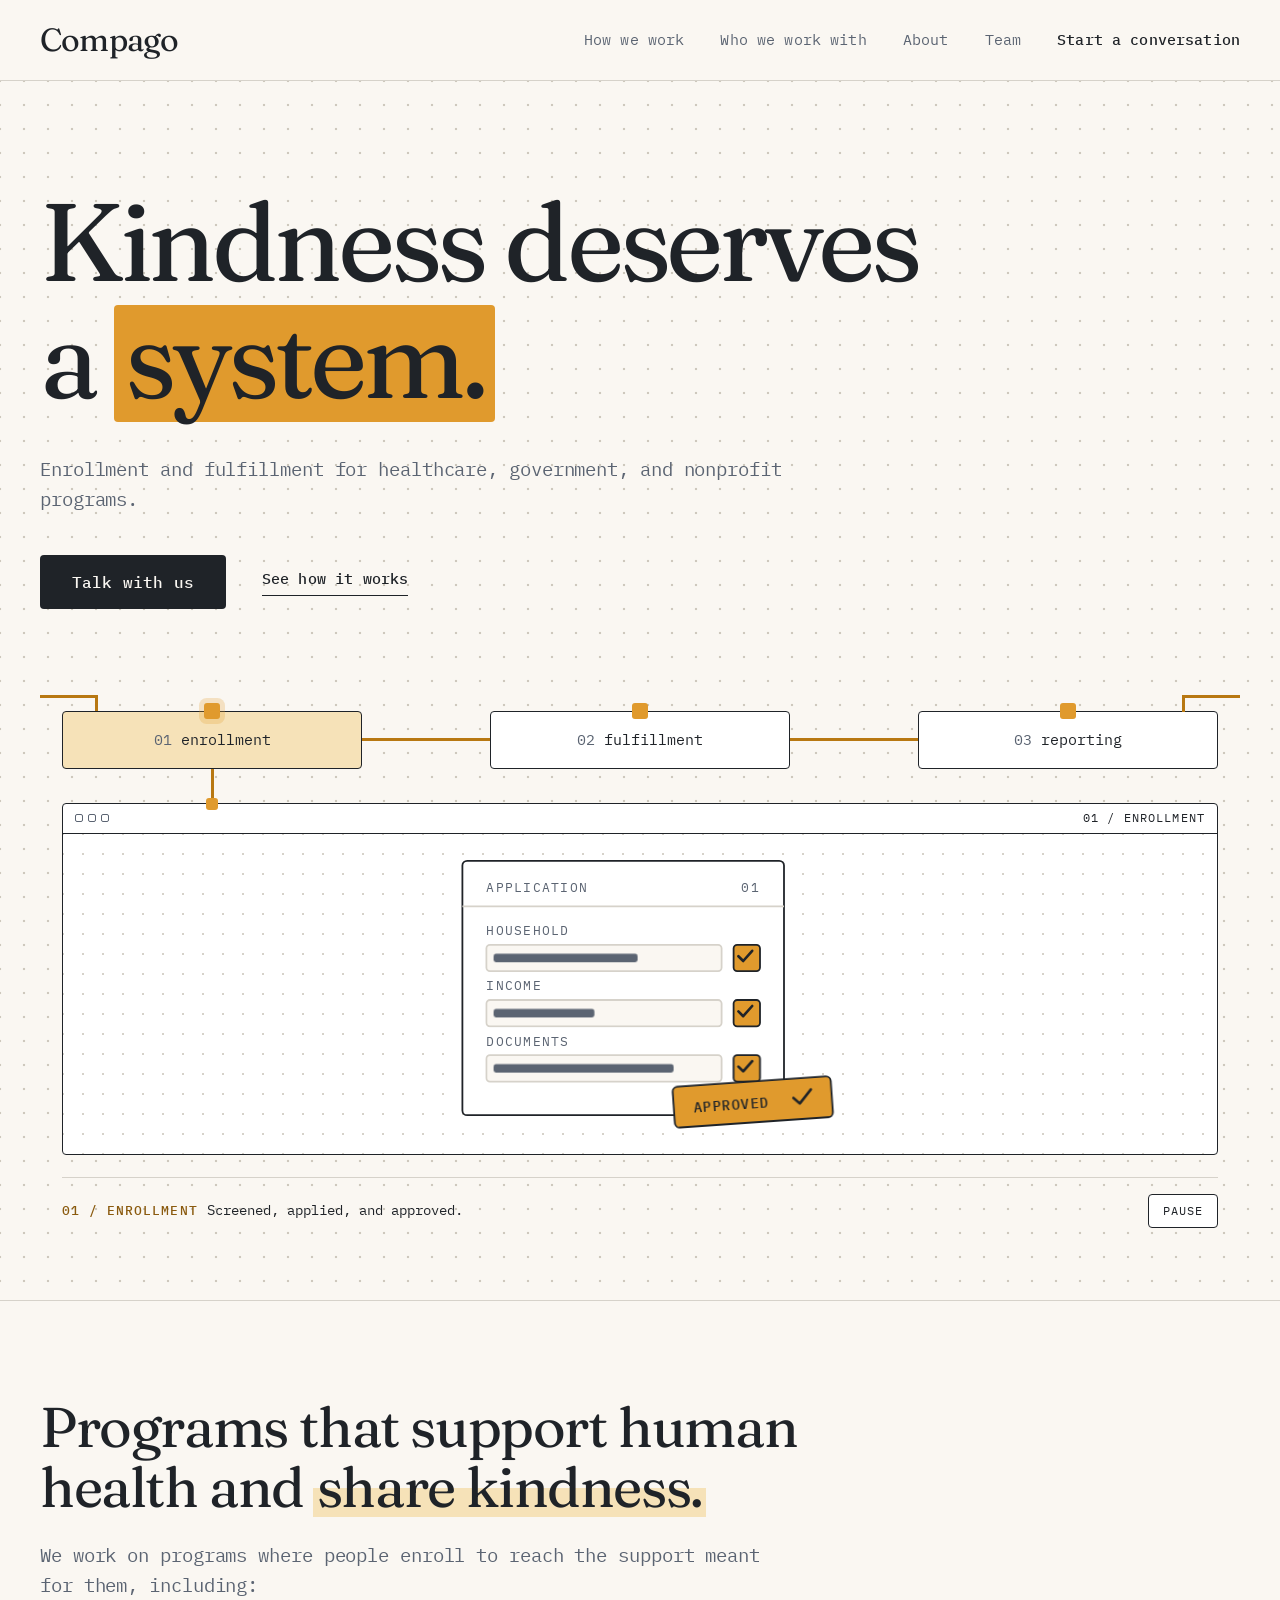
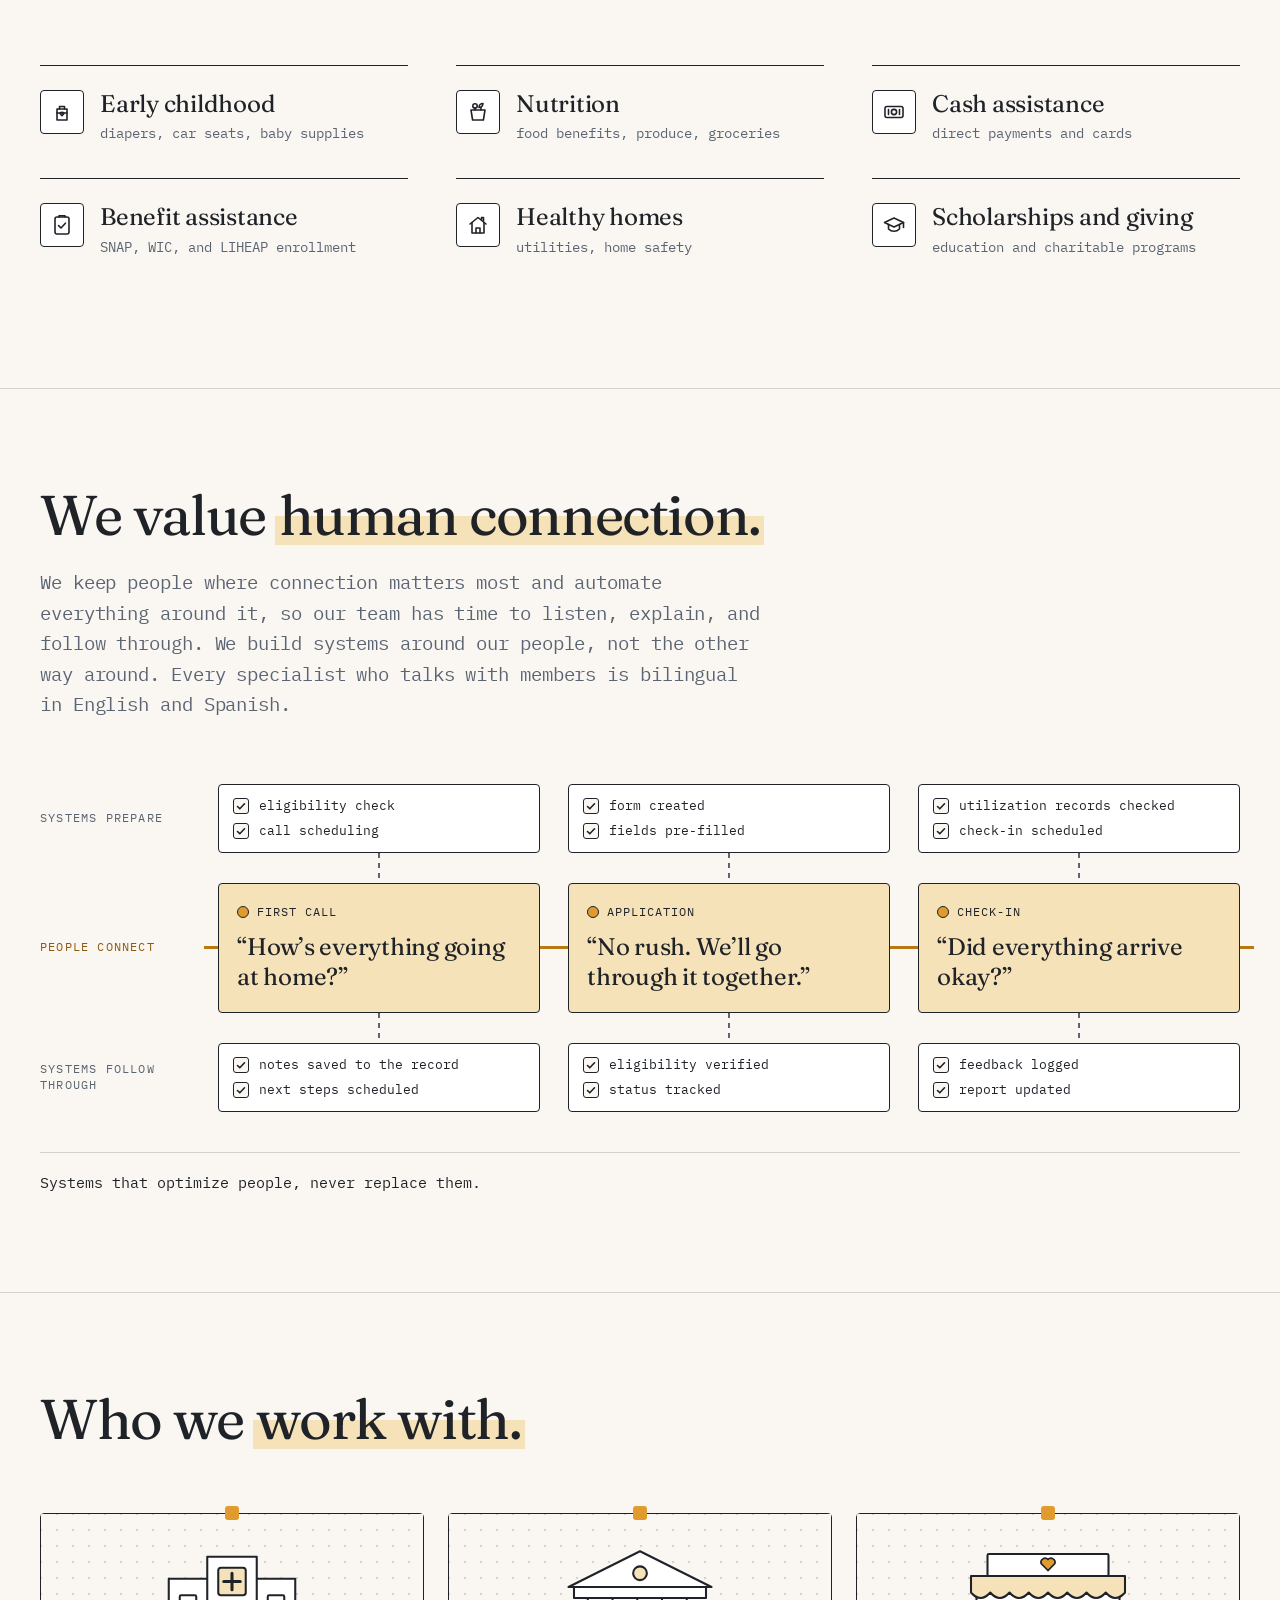
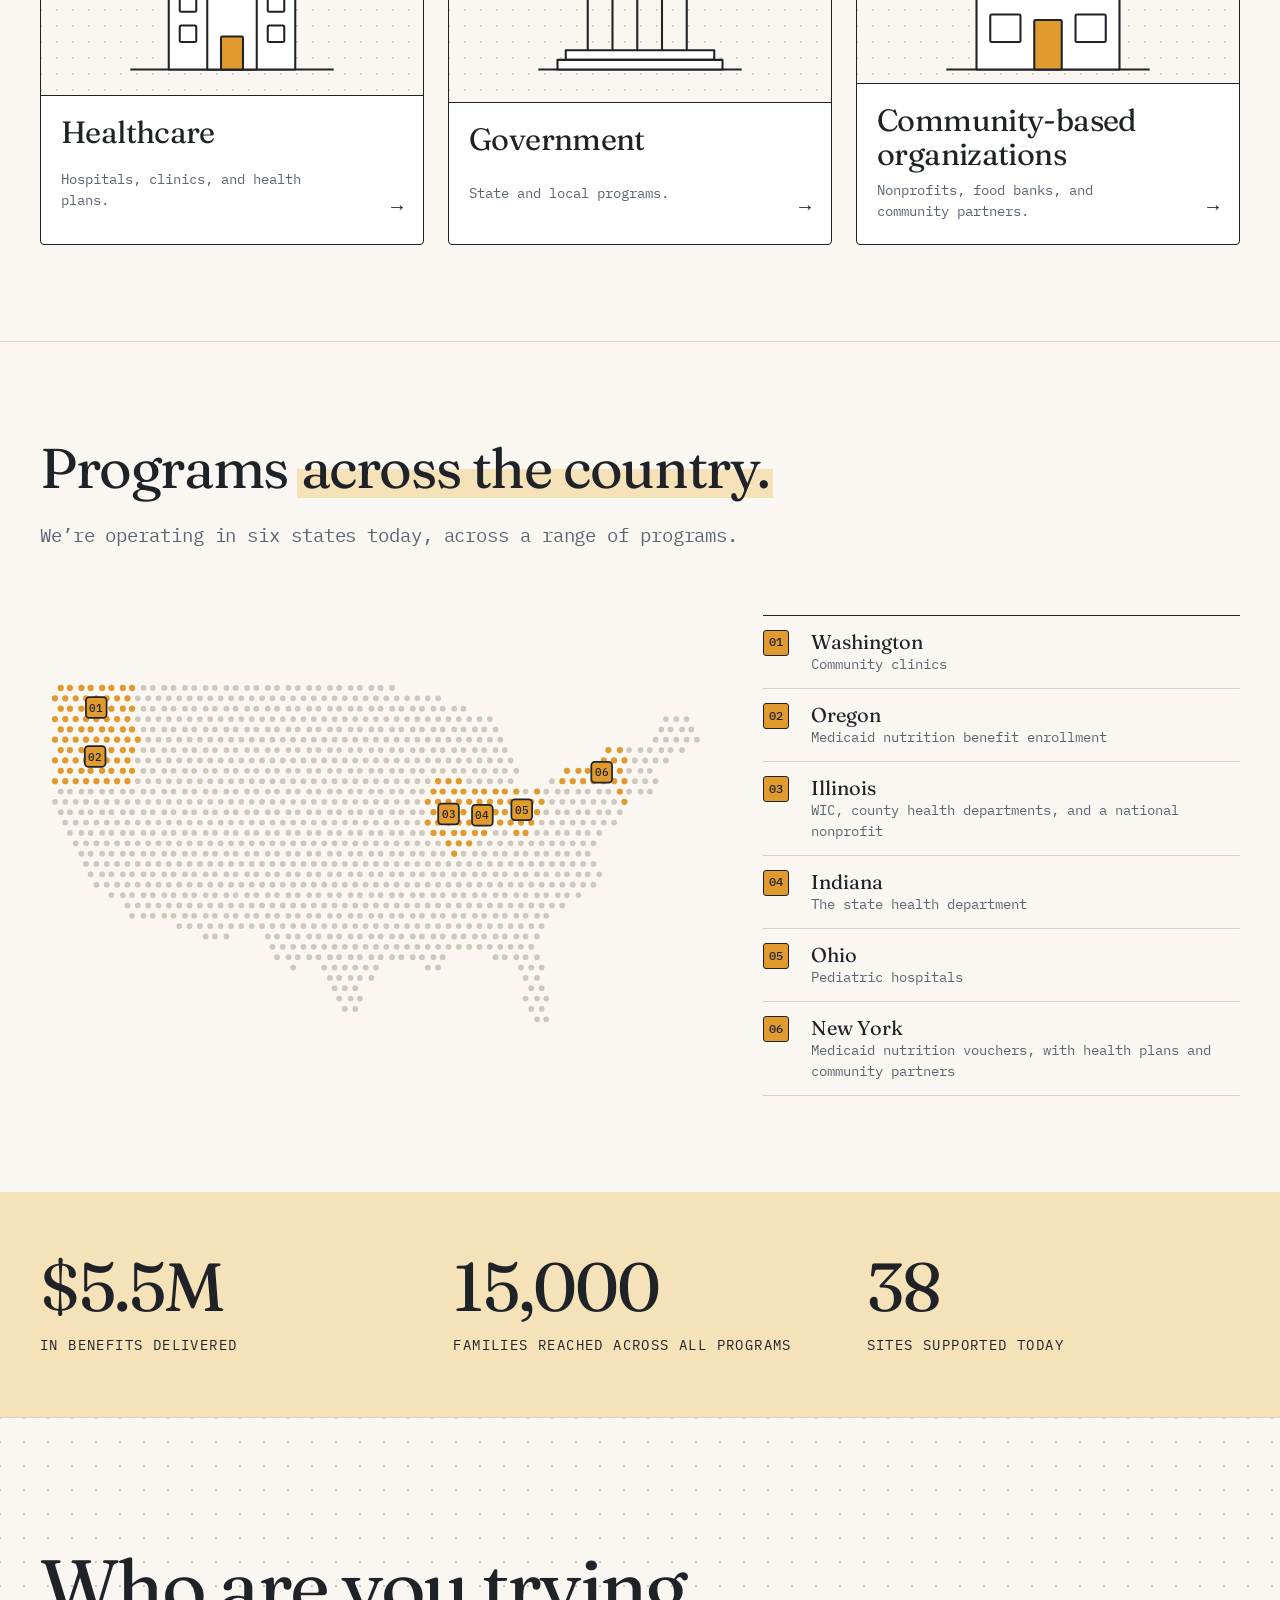
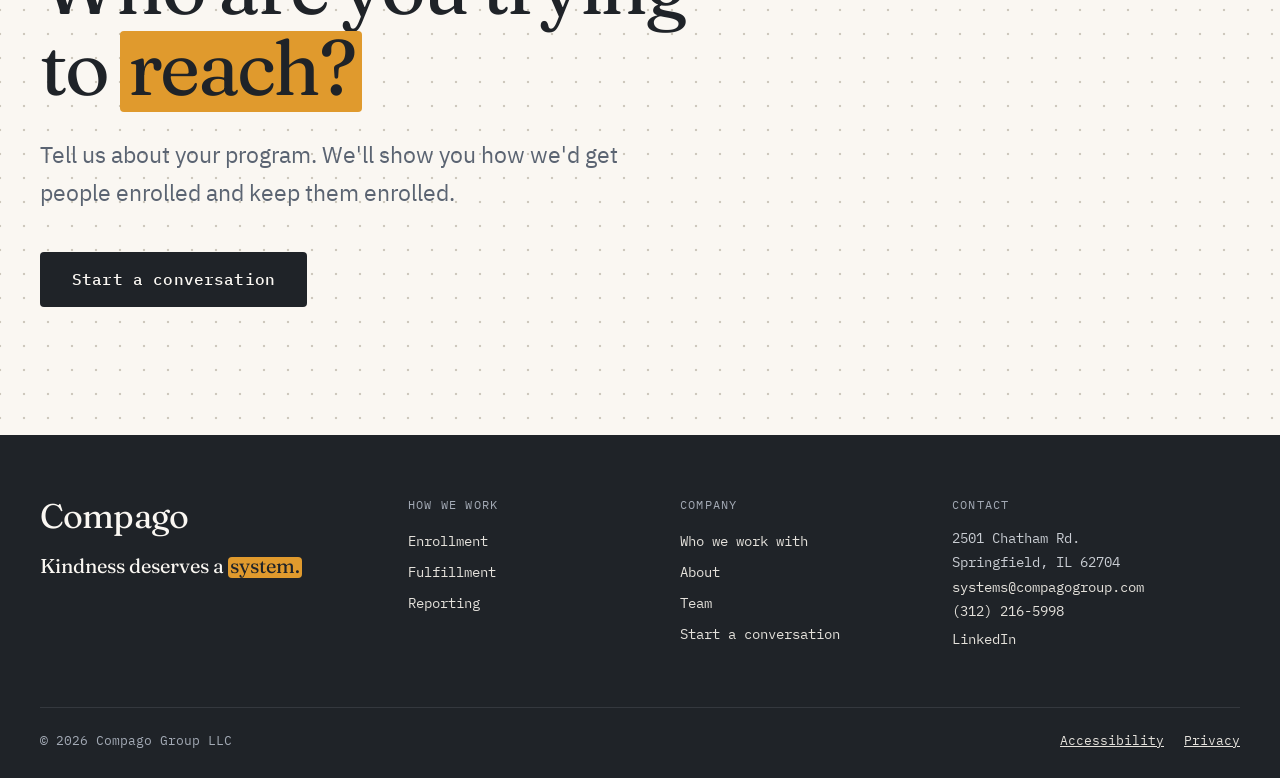
==== index.html @ 0f1e03ff "Compago website: preview build Plain HTML site for compagogroup.com, deployed by Netlify with no bui" ====
<!DOCTYPE html>
<html lang="en">
<head>
<meta charset="UTF-8">
<meta name="viewport" content="width=device-width, initial-scale=1.0">
<title>Compago | Enrollment and fulfillment for community programs</title>
<meta name="description" content="Compago runs enrollment and fulfillment for healthcare, government, and nonprofit programs, so the people you serve get the support they qualify for and keep it.">
<link rel="canonical" href="https://compagogroup.com/">
<meta property="og:type" content="website">
<meta property="og:site_name" content="Compago">
<meta property="og:title" content="Compago | Kindness deserves a system">
<meta property="og:description" content="Enrollment and fulfillment for healthcare, government, and nonprofit programs.">
<meta property="og:url" content="https://compagogroup.com/">
<meta property="og:image" content="https://compagogroup.com/assets/img/share.png">
<meta property="og:image:width" content="1200">
<meta property="og:image:height" content="630">
<meta name="twitter:card" content="summary_large_image">
<meta name="robots" content="noindex">
<link rel="icon" href="assets/favicon.svg" type="image/svg+xml">
<link rel="apple-touch-icon" href="assets/apple-touch-icon.png">
<link rel="preload" href="assets/fonts/fraunces-latin-wght-normal.woff2" as="font" type="font/woff2" crossorigin>
<link rel="preload" href="assets/fonts/ibm-plex-sans-latin-400-normal.woff2" as="font" type="font/woff2" crossorigin>
<link rel="stylesheet" href="assets/styles.css">
<script>document.documentElement.className+=" js";</script>
</head>
<body class="home">
<a class="skip-link" href="#main">Skip to content</a>

<header class="site-header">
  <div class="wrap">
    <a href="index.html" class="logo" aria-label="Compago, home">Compago</a>
    <button class="menu-btn" aria-expanded="false" aria-controls="site-nav"><span class="sr-only">Menu</span><svg viewBox="0 0 24 24" fill="none" stroke="currentColor" stroke-width="1.6" aria-hidden="true"><path d="M3 7h18M3 12h18M3 17h18"/></svg></button>
    <nav id="site-nav" class="nav" aria-label="Primary">
      <a href="how-we-work.html">How we work</a>
      <a href="who-we-work-with.html">Who we work with</a>
      <a href="about.html">About</a>
      <a href="team.html">Team</a>
      <a class="nav-cta" href="contact.html">Start a conversation</a>
    </nav>
  </div>
</header>

<main id="main">

<!-- HERO -->
<section class="hero grid-bg">
  <div class="wrap">
<h1>Kindness deserves <span class="nw">a <span class="hl">system.</span></span></h1>
    <p class="lede">Enrollment and fulfillment for healthcare, government, and nonprofit programs.</p>
    <div class="actions">
      <a class="btn" href="contact.html">Talk with us</a>
      <a class="tlink" href="how-we-work.html">See how it works</a>
    </div>

    <figure class="flow" id="flow">
      <div class="flow-row" aria-hidden="true">
        <div class="fstep on" data-i="0"><span class="fnode"></span><span class="fbox"><span class="n">01</span>enrollment</span></div>
        <span class="fline"></span>
        <div class="fstep" data-i="1"><span class="fnode"></span><span class="fbox"><span class="n">02</span>fulfillment</span></div>
        <span class="fline"></span>
        <div class="fstep" data-i="2"><span class="fnode"></span><span class="fbox"><span class="n">03</span>reporting</span></div>
      </div>
      <div class="stage-wrap" role="img" aria-label="An illustration of the three steps, playing in turn. Enrollment: an application is filled in, checked off, and approved. Fulfillment: a box is ordered, tracked from the warehouse, and delivered to a family's front door. Reporting: every step is documented in a report, ready for review.">
        <span class="stage-link" aria-hidden="true"></span>
        <div class="stage" aria-hidden="true">
          <div class="stage-bar"><i></i><i></i><i></i><span class="stage-title">01 / enrollment</span></div>
          <div class="stage-body">
        <div class="scene on" data-scene="0" aria-hidden="true">
          <svg viewBox="40 0 400 250">
            <rect class="sv-card" x="92" y="14" width="268" height="212" rx="4"/>
            <text class="sv-k" x="112" y="40">APPLICATION</text>
            <text class="sv-k" x="340" y="40" text-anchor="end">01</text>
            <line class="sv-rule" x1="92" y1="52" x2="360" y2="52"/>
            <text class="sv-k" x="112" y="76">HOUSEHOLD</text>
            <rect class="sv-field" x="112" y="84" width="196" height="22" rx="3"/>
            <rect class="sv-ink anim a-grow" x="118" y="91.5" width="120" height="7" rx="2" style="animation-delay:0.35s"/>
            <rect class="sv-on anim a-fill" x="318" y="84" width="22" height="22" rx="3" style="animation-delay:0.8s"/>
            <path class="sv-tick a-tick" d="M322 93.5 l4 4 l7.5 -8.5" style="animation-delay:0.85s"/>
            <text class="sv-k" x="112" y="122">INCOME</text>
            <rect class="sv-field" x="112" y="130" width="196" height="22" rx="3"/>
            <rect class="sv-ink anim a-grow" x="118" y="137.5" width="84" height="7" rx="2" style="animation-delay:0.95s"/>
            <rect class="sv-on anim a-fill" x="318" y="130" width="22" height="22" rx="3" style="animation-delay:1.4s"/>
            <path class="sv-tick a-tick" d="M322 139.5 l4 4 l7.5 -8.5" style="animation-delay:1.45s"/>
            <text class="sv-k" x="112" y="168">DOCUMENTS</text>
            <rect class="sv-field" x="112" y="176" width="196" height="22" rx="3"/>
            <rect class="sv-ink anim a-grow" x="118" y="183.5" width="150" height="7" rx="2" style="animation-delay:1.55s"/>
            <rect class="sv-on anim a-fill" x="318" y="176" width="22" height="22" rx="3" style="animation-delay:2.0s"/>
            <path class="sv-tick a-tick" d="M322 185.5 l4 4 l7.5 -8.5" style="animation-delay:2.05s"/>
            <g class="stamp" style="animation-delay:2.35s"><rect x="268" y="198" width="132" height="34" rx="4"/><text x="316" y="220" text-anchor="middle">APPROVED</text><path d="M368 214 l5 5 l10 -11"/></g>
          </svg>
        </div>
        <div class="scene" data-scene="1" aria-hidden="true">
          <svg viewBox="40 0 400 250">
            <!-- warehouse -->
            <path class="sv-line" d="M48 130 L97 100 L146 130" style="fill:var(--surface)"/>
            <rect class="sv-box" x="54" y="128" width="86" height="72"/>
            <rect class="sv-box" x="76" y="156" width="42" height="44" rx="1"/>
            <path class="sv-rule" d="M76 166 H118 M76 176 H118 M76 186 H118" style="fill:none"/>
            <rect class="sv-box" x="62" y="138" width="10" height="10" rx="1"/><rect class="sv-box" x="122" y="138" width="10" height="10" rx="1"/>
            <!-- house -->
            <path class="sv-line" d="M336 132 L386 96 L436 132" style="fill:var(--surface)"/>
            <rect class="sv-box" x="346" y="130" width="80" height="70"/>
            <rect class="sv-butter" x="378" y="156" width="20" height="44" rx="2"/>
            <circle cx="393" cy="179" r="1.8" fill="#1F2328"/>
            <rect class="sv-box" x="408" y="144" width="12" height="12" rx="1"/>
            <!-- route, and the tracking line that fills in behind the van -->
            <line class="sv-route" x1="140" y1="200" x2="346" y2="200"/>
            <rect class="anim a-track" x="140" y="198.5" width="206" height="3" fill="#B87812" style="animation-delay:.6s"/>
            <!-- checkpoints -->
            <rect class="sv-on anim a-fill" x="150" y="194" width="12" height="12" rx="2" style="animation-delay:.25s"/>
            <rect class="sv-on anim a-fill" x="237" y="194" width="12" height="12" rx="2" style="animation-delay:1.35s"/>
            <rect class="sv-on anim a-fill" x="324" y="194" width="12" height="12" rx="2" style="animation-delay:2.15s"/>
            <text class="sv-k anim a-fade" x="156" y="228" text-anchor="middle" style="animation-delay:.25s">ORDERED</text>
            <text class="sv-k anim a-fade" x="243" y="228" text-anchor="middle" style="animation-delay:1.35s">TRACKED</text>
            <text class="sv-k anim a-fade" x="330" y="228" text-anchor="middle" style="animation-delay:2.15s">DELIVERED</text>
            <!-- the van: rests at the house, drives in from the warehouse -->
            <g class="anim a-van" style="animation-delay:.6s">
              <rect class="sv-box" x="256" y="164" width="42" height="30" rx="3"/>
              <rect class="sv-on" x="265" y="171" width="18" height="15" rx="2"/>
              <path class="sv-box" d="M298 172 H309 L317 182 V194 H298 Z"/>
              <path class="sv-line" d="M301 175 H308 L313 182 H301 Z"/>
              <circle class="sv-box" cx="268" cy="196" r="5.5"/><circle class="sv-box" cx="307" cy="196" r="5.5"/>
            </g>
            <!-- the box, set down at the door -->
            <g class="anim a-drop" style="animation-delay:2.3s">
              <rect class="sv-on" x="350" y="180" width="24" height="20" rx="2"/>
              <path class="sv-line" d="M350 187 H374 M362 180 V187"/>
            </g>
            <g class="stamp" style="animation-delay:2.6s"><rect x="262" y="34" width="150" height="34" rx="4"/><text x="320" y="56" text-anchor="middle">CONFIRMED</text><path d="M380 50 l5 5 l10 -11"/></g>
          </svg>
        </div>
        <div class="scene" data-scene="2" aria-hidden="true">
          <svg viewBox="40 0 400 250">
            <rect class="sv-card" x="92" y="14" width="268" height="212" rx="4"/>
            <text class="sv-k" x="112" y="40">PROGRAM REPORT</text>
            <text class="sv-k" x="340" y="40" text-anchor="end">03</text>
            <line class="sv-rule" x1="92" y1="52" x2="360" y2="52"/>
            <rect class="sv-on anim a-fill" x="112" y="70" width="18" height="18" rx="3" style="animation-delay:0.35s"/>
            <path class="sv-tick a-tick" d="M115.5 78.5 l3.5 3.5 l6.5 -7.5" style="animation-delay:0.39999999999999997s"/>
            <text class="sv-t anim a-fade" x="140" y="84" style="animation-delay:0.24999999999999997s">Enrolled</text>
            <rect class="sv-on anim a-fill" x="112" y="102" width="18" height="18" rx="3" style="animation-delay:0.75s"/>
            <path class="sv-tick a-tick" d="M115.5 110.5 l3.5 3.5 l6.5 -7.5" style="animation-delay:0.8s"/>
            <text class="sv-t anim a-fade" x="140" y="116" style="animation-delay:0.65s">Delivered</text>
            <rect class="sv-on anim a-fill" x="112" y="134" width="18" height="18" rx="3" style="animation-delay:1.15s"/>
            <path class="sv-tick a-tick" d="M115.5 142.5 l3.5 3.5 l6.5 -7.5" style="animation-delay:1.2s"/>
            <text class="sv-t anim a-fade" x="140" y="148" style="animation-delay:1.0499999999999998s">Documented</text>
            <line class="sv-rule" x1="250" y1="152" x2="340" y2="152"/>
            <rect class="sv-bar anim a-rise" x="254" y="122" width="14" height="30" rx="1.5" style="animation-delay:.4s"/>
            <rect class="sv-bar anim a-rise" x="275" y="108" width="14" height="44" rx="1.5" style="animation-delay:.55s"/>
            <rect class="sv-bar anim a-rise" x="296" y="94" width="14" height="58" rx="1.5" style="animation-delay:.7s"/>
            <rect class="sv-bar hot anim a-rise" x="317" y="74" width="14" height="78" rx="1.5" style="animation-delay:.85s"/>
            <line class="sv-rule" x1="112" y1="174" x2="340" y2="174"/>
            <rect class="sv-ink anim a-grow" x="112" y="186" width="150" height="6" rx="2" style="animation-delay:1.5s;opacity:.5"/>
            <rect class="sv-ink anim a-grow" x="112" y="200" width="104" height="6" rx="2" style="animation-delay:1.65s;opacity:.5"/>
            <g class="stamp" style="animation-delay:2.1s"><rect x="218" y="198" width="200" height="34" rx="4"/><text x="304" y="220" text-anchor="middle">READY FOR REVIEW</text><path d="M392 214 l5 5 l10 -11"/></g>
          </svg>
        </div>
          </div>
        </div>
      </div>
      <figcaption class="flow-cap">
        <span class="flow-status" aria-hidden="true"><b>01 / Enrollment</b>Screened, applied, and approved.</span>
        <button type="button" class="loop-pause" aria-pressed="false">Pause</button>
      </figcaption>
    </figure>
  </div>
</section>

<!-- PROGRAMS -->
<section class="sec" id="programs">
  <div class="wrap">
    <div class="sec-top reveal">
      <h2 class="h2">Programs that support human health and <span class="mark">share kindness.</span></h2>
      <p class="lede">We work on programs where people enroll to reach the support meant for them, including:</p>
    </div>
    <ul class="ptypes reveal">
      <li><span class="pic"><svg class="ico" viewBox="0 0 24 24" aria-hidden="true"><path d="M7 9h10v11H7z"/><path d="M9.5 9V6.5h5V9"/><path d="M7 13h10"/><path d="M12 15.6l-1.6-1.6a1 1 0 0 1 1.6-1.2 1 1 0 0 1 1.6 1.2z"/></svg></span>
        <span class="ptxt"><strong>Early childhood</strong><span>diapers, car seats, baby supplies</span></span></li>
      <li><span class="pic"><svg class="ico" viewBox="0 0 24 24" aria-hidden="true"><path d="M5 10h14l-1.6 10H6.6z"/><path d="M9 10V7.5M15 10V7.5"/><circle cx="9" cy="6" r="2.2"/><path d="M13 7.5c0-2.5 1.6-4 4-4-.3 2.4-1.8 4-4 4z"/></svg></span>
        <span class="ptxt"><strong>Nutrition</strong><span>food benefits, produce, groceries</span></span></li>
      <li><span class="pic"><svg class="ico" viewBox="0 0 24 24" aria-hidden="true"><rect x="3" y="6.5" width="18" height="11" rx="2"/><circle cx="12" cy="12" r="2.6"/><path d="M6.5 9.5v5M17.5 9.5v5"/></svg></span>
        <span class="ptxt"><strong>Cash assistance</strong><span>direct payments and cards</span></span></li>
      <li><span class="pic"><svg class="ico" viewBox="0 0 24 24" aria-hidden="true"><rect x="5" y="4" width="14" height="17" rx="2"/><path d="M9 4V2.8h6V4"/><path d="M8.6 12.6l2.4 2.4 4.4-4.8"/></svg></span>
        <span class="ptxt"><strong>Benefit assistance</strong><span>SNAP, WIC, and LIHEAP enrollment</span></span></li>
      <li><span class="pic"><svg class="ico" viewBox="0 0 24 24" aria-hidden="true"><path d="M4 11l8-6.5 8 6.5"/><path d="M6 9.6V20h12V9.6"/><path d="M10 20v-5h4v5"/><path d="M15.5 6.5V4.5h2V8"/></svg></span>
        <span class="ptxt"><strong>Healthy homes</strong><span>utilities, home safety</span></span></li>
      <li><span class="pic"><svg class="ico" viewBox="0 0 24 24" aria-hidden="true"><path d="M2.5 9.5L12 5l9.5 4.5L12 14z"/><path d="M6.5 11.5V16c1.6 1.6 3.4 2.3 5.5 2.3s3.9-.7 5.5-2.3v-4.5"/><path d="M21.5 9.5v5"/></svg></span>
        <span class="ptxt"><strong>Scholarships and giving</strong><span>education and charitable programs</span></span></li>
    </ul>
  </div>
</section>

<!-- HUMAN + SYSTEMS -->
<section class="sec" id="people">
  <div class="wrap">
    <div class="sec-top reveal">
      <h2 class="h2">We value <span class="mark">human connection.</span></h2>
      <p class="lede">We keep people where connection matters most and automate everything around it, so our team has time to listen, explain, and follow through. We build systems around our people, not the other way around. Every specialist who talks with members is bilingual in English and Spanish.</p>
    </div>
    <div class="hc reveal">
      <span class="hrow r1" aria-hidden="true">Systems prepare</span>
      <span class="hrow r3" aria-hidden="true">People connect</span>
      <span class="hrow r5" aria-hidden="true">Systems follow through</span>
      <span class="hline" aria-hidden="true"></span>
      <!-- moment 1 -->
        <ul class="hsys pre c2" style="grid-row:1"><li><svg viewBox="0 0 12 12" aria-hidden="true"><path d="M2.5 6.5l2.3 2.3 4.7-5"/></svg>eligibility check</li><li><svg viewBox="0 0 12 12" aria-hidden="true"><path d="M2.5 6.5l2.3 2.3 4.7-5"/></svg>call scheduling</li></ul>
        <span class="hconn c2" style="grid-row:2" aria-hidden="true"></span>
        <div class="hcard c2" style="grid-row:3"><span class="hk"><i aria-hidden="true"></i>First call</span><p>&ldquo;How&rsquo;s everything going at home?&rdquo;</p></div>
        <span class="hconn out c2" style="grid-row:4" aria-hidden="true"></span>
        <ul class="hsys post c2" style="grid-row:5"><li><svg viewBox="0 0 12 12" aria-hidden="true"><path d="M2.5 6.5l2.3 2.3 4.7-5"/></svg>notes saved to the record</li><li><svg viewBox="0 0 12 12" aria-hidden="true"><path d="M2.5 6.5l2.3 2.3 4.7-5"/></svg>next steps scheduled</li></ul>
      <!-- moment 2 -->
        <ul class="hsys pre c3" style="grid-row:1"><li><svg viewBox="0 0 12 12" aria-hidden="true"><path d="M2.5 6.5l2.3 2.3 4.7-5"/></svg>form created</li><li><svg viewBox="0 0 12 12" aria-hidden="true"><path d="M2.5 6.5l2.3 2.3 4.7-5"/></svg>fields pre-filled</li></ul>
        <span class="hconn c3" style="grid-row:2" aria-hidden="true"></span>
        <div class="hcard c3" style="grid-row:3"><span class="hk"><i aria-hidden="true"></i>Application</span><p>&ldquo;No rush. We&rsquo;ll go through it together.&rdquo;</p></div>
        <span class="hconn out c3" style="grid-row:4" aria-hidden="true"></span>
        <ul class="hsys post c3" style="grid-row:5"><li><svg viewBox="0 0 12 12" aria-hidden="true"><path d="M2.5 6.5l2.3 2.3 4.7-5"/></svg>eligibility verified</li><li><svg viewBox="0 0 12 12" aria-hidden="true"><path d="M2.5 6.5l2.3 2.3 4.7-5"/></svg>status tracked</li></ul>
      <!-- moment 3 -->
        <ul class="hsys pre c4" style="grid-row:1"><li><svg viewBox="0 0 12 12" aria-hidden="true"><path d="M2.5 6.5l2.3 2.3 4.7-5"/></svg>utilization records checked</li><li><svg viewBox="0 0 12 12" aria-hidden="true"><path d="M2.5 6.5l2.3 2.3 4.7-5"/></svg>check-in scheduled</li></ul>
        <span class="hconn c4" style="grid-row:2" aria-hidden="true"></span>
        <div class="hcard c4" style="grid-row:3"><span class="hk"><i aria-hidden="true"></i>Check-in</span><p>&ldquo;Did everything arrive okay?&rdquo;</p></div>
        <span class="hconn out c4" style="grid-row:4" aria-hidden="true"></span>
        <ul class="hsys post c4" style="grid-row:5"><li><svg viewBox="0 0 12 12" aria-hidden="true"><path d="M2.5 6.5l2.3 2.3 4.7-5"/></svg>feedback logged</li><li><svg viewBox="0 0 12 12" aria-hidden="true"><path d="M2.5 6.5l2.3 2.3 4.7-5"/></svg>report updated</li></ul>
    </div>
    <p class="hclose reveal">Systems that optimize people, never replace them.</p>
  </div>
</section>

<!-- WHO WE WORK WITH -->
<section class="sec" id="who">
  <div class="wrap">
    <div class="sec-top reveal">
      <h2 class="h2">Who we <span class="mark">work with.</span></h2>
    </div>
    <ul class="scards">
      <li><a class="scard reveal" href="who-we-work-with.html#healthcare">
          <span class="art"><svg viewBox="0 0 160 110" aria-hidden="true"><line class="g" x1="6" y1="100" x2="154" y2="100"/>
              <rect class="b" x="34" y="34" width="92" height="66"/><rect class="b" x="62" y="18" width="36" height="82"/>
              <rect class="w" x="70" y="26" width="20" height="20" rx="2"/><path class="x" d="M80 30 V42 M74 36 H86"/>
              <rect class="b" x="42" y="46" width="12" height="12" rx="1"/><rect class="b" x="42" y="68" width="12" height="12" rx="1"/>
              <rect class="b" x="106" y="46" width="12" height="12" rx="1"/><rect class="b" x="106" y="68" width="12" height="12" rx="1"/>
              <rect class="d" x="72" y="76" width="16" height="24" rx="1"/></svg></span>
          <span class="sname">Healthcare</span>
          <span class="sline">Hospitals, clinics, and health plans.</span>
          <span class="sgo" aria-hidden="true">&rarr;</span>
        </a></li>
      <li><a class="scard reveal" href="who-we-work-with.html#government">
          <span class="art"><svg viewBox="0 0 160 110" aria-hidden="true"><line class="g" x1="6" y1="100" x2="154" y2="100"/>
              <path class="b" d="M28 40 L80 14 L132 40 Z"/><rect class="b" x="32" y="40" width="96" height="8"/>
              <path class="b" d="M42 48 V86 M60 48 V86 M78 48 V86 M96 48 V86 M114 48 V86" style="fill:none"/>
              <rect class="b" x="26" y="86" width="108" height="7"/><rect class="b" x="20" y="93" width="120" height="7"/>
              <circle class="w" cx="80" cy="30" r="5"/></svg></span>
          <span class="sname">Government</span>
          <span class="sline">State and local programs.</span>
          <span class="sgo" aria-hidden="true">&rarr;</span>
        </a></li>
      <li><a class="scard reveal" href="who-we-work-with.html#community">
          <span class="art"><svg viewBox="0 0 160 110" aria-hidden="true"><line class="g" x1="6" y1="100" x2="154" y2="100"/>
              <rect class="b" x="28" y="44" width="104" height="56"/>
              <path class="w" d="M24 32 H136 V44 Q129 52 122 44 Q115 52 108 44 Q101 52 94 44 Q87 52 80 44 Q73 52 66 44 Q59 52 52 44 Q45 52 38 44 Q31 52 24 44 Z"/>
              <rect class="b" x="36" y="16" width="88" height="16" rx="1"/><path class="h" d="M80 28 l-5 -5 a3 3 0 0 1 5 -3 a3 3 0 0 1 5 3 z"/>
              <rect class="d" x="70" y="64" width="20" height="36" rx="1"/><rect class="b" x="38" y="60" width="22" height="20" rx="1"/><rect class="b" x="100" y="60" width="22" height="20" rx="1"/></svg></span>
          <span class="sname">Community-based organizations</span>
          <span class="sline">Nonprofits, food banks, and community partners.</span>
          <span class="sgo" aria-hidden="true">&rarr;</span>
        </a></li>
    </ul>
  </div>
</section>

<!-- REACH -->
<section class="sec" id="reach">
  <div class="wrap">
    <div class="sec-top reveal">
      <h2 class="h2">Programs <span class="mark">across the country.</span></h2>
      <p class="lede">We&rsquo;re operating in six states today, across a range of programs.</p>
    </div>
    <div class="reach reveal">
      <figure class="map-fig" role="img" aria-label="A dot map of the United States with six states highlighted: Washington, Oregon, Illinois, Indiana, Ohio, and New York.">
        <svg class="usmap" viewBox="0 0 580 317" aria-hidden="true"><g class="dots"><circle cx="90" cy="13" r="2.5"/><circle cx="98" cy="13" r="2.5"/><circle cx="108" cy="13" r="2.5"/><circle cx="116" cy="13" r="2.5"/><circle cx="126" cy="13" r="2.5"/><circle cx="134" cy="13" r="2.5"/><circle cx="144" cy="13" r="2.5"/><circle cx="152" cy="13" r="2.5"/><circle cx="162" cy="13" r="2.5"/><circle cx="170" cy="13" r="2.5"/><circle cx="180" cy="13" r="2.5"/><circle cx="188" cy="13" r="2.5"/><circle cx="198" cy="13" r="2.5"/><circle cx="206" cy="13" r="2.5"/><circle cx="216" cy="13" r="2.5"/><circle cx="224" cy="13" r="2.5"/><circle cx="234" cy="13" r="2.5"/><circle cx="242" cy="13" r="2.5"/><circle cx="252" cy="13" r="2.5"/><circle cx="260" cy="13" r="2.5"/><circle cx="270" cy="13" r="2.5"/><circle cx="278" cy="13" r="2.5"/><circle cx="288" cy="13" r="2.5"/><circle cx="296" cy="13" r="2.5"/><circle cx="306" cy="13" r="2.5"/><circle cx="85" cy="22" r="2.5"/><circle cx="94" cy="22" r="2.5"/><circle cx="103" cy="22" r="2.5"/><circle cx="112" cy="22" r="2.5"/><circle cx="121" cy="22" r="2.5"/><circle cx="130" cy="22" r="2.5"/><circle cx="139" cy="22" r="2.5"/><circle cx="148" cy="22" r="2.5"/><circle cx="157" cy="22" r="2.5"/><circle cx="166" cy="22" r="2.5"/><circle cx="175" cy="22" r="2.5"/><circle cx="184" cy="22" r="2.5"/><circle cx="193" cy="22" r="2.5"/><circle cx="202" cy="22" r="2.5"/><circle cx="211" cy="22" r="2.5"/><circle cx="220" cy="22" r="2.5"/><circle cx="229" cy="22" r="2.5"/><circle cx="238" cy="22" r="2.5"/><circle cx="247" cy="22" r="2.5"/><circle cx="256" cy="22" r="2.5"/><circle cx="265" cy="22" r="2.5"/><circle cx="274" cy="22" r="2.5"/><circle cx="283" cy="22" r="2.5"/><circle cx="292" cy="22" r="2.5"/><circle cx="301" cy="22" r="2.5"/><circle cx="310" cy="22" r="2.5"/><circle cx="319" cy="22" r="2.5"/><circle cx="328" cy="22" r="2.5"/><circle cx="337" cy="22" r="2.5"/><circle cx="346" cy="22" r="2.5"/><circle cx="90" cy="31" r="2.5"/><circle cx="98" cy="31" r="2.5"/><circle cx="108" cy="31" r="2.5"/><circle cx="116" cy="31" r="2.5"/><circle cx="126" cy="31" r="2.5"/><circle cx="134" cy="31" r="2.5"/><circle cx="144" cy="31" r="2.5"/><circle cx="152" cy="31" r="2.5"/><circle cx="162" cy="31" r="2.5"/><circle cx="170" cy="31" r="2.5"/><circle cx="180" cy="31" r="2.5"/><circle cx="188" cy="31" r="2.5"/><circle cx="198" cy="31" r="2.5"/><circle cx="206" cy="31" r="2.5"/><circle cx="216" cy="31" r="2.5"/><circle cx="224" cy="31" r="2.5"/><circle cx="234" cy="31" r="2.5"/><circle cx="242" cy="31" r="2.5"/><circle cx="252" cy="31" r="2.5"/><circle cx="260" cy="31" r="2.5"/><circle cx="270" cy="31" r="2.5"/><circle cx="278" cy="31" r="2.5"/><circle cx="288" cy="31" r="2.5"/><circle cx="296" cy="31" r="2.5"/><circle cx="306" cy="31" r="2.5"/><circle cx="314" cy="31" r="2.5"/><circle cx="324" cy="31" r="2.5"/><circle cx="332" cy="31" r="2.5"/><circle cx="342" cy="31" r="2.5"/><circle cx="350" cy="31" r="2.5"/><circle cx="360" cy="31" r="2.5"/><circle cx="368" cy="31" r="2.5"/><circle cx="85" cy="40" r="2.5"/><circle cx="94" cy="40" r="2.5"/><circle cx="103" cy="40" r="2.5"/><circle cx="112" cy="40" r="2.5"/><circle cx="121" cy="40" r="2.5"/><circle cx="130" cy="40" r="2.5"/><circle cx="139" cy="40" r="2.5"/><circle cx="148" cy="40" r="2.5"/><circle cx="157" cy="40" r="2.5"/><circle cx="166" cy="40" r="2.5"/><circle cx="175" cy="40" r="2.5"/><circle cx="184" cy="40" r="2.5"/><circle cx="193" cy="40" r="2.5"/><circle cx="202" cy="40" r="2.5"/><circle cx="211" cy="40" r="2.5"/><circle cx="220" cy="40" r="2.5"/><circle cx="229" cy="40" r="2.5"/><circle cx="238" cy="40" r="2.5"/><circle cx="247" cy="40" r="2.5"/><circle cx="256" cy="40" r="2.5"/><circle cx="265" cy="40" r="2.5"/><circle cx="274" cy="40" r="2.5"/><circle cx="283" cy="40" r="2.5"/><circle cx="292" cy="40" r="2.5"/><circle cx="301" cy="40" r="2.5"/><circle cx="310" cy="40" r="2.5"/><circle cx="319" cy="40" r="2.5"/><circle cx="328" cy="40" r="2.5"/><circle cx="337" cy="40" r="2.5"/><circle cx="346" cy="40" r="2.5"/><circle cx="355" cy="40" r="2.5"/><circle cx="364" cy="40" r="2.5"/><circle cx="373" cy="40" r="2.5"/><circle cx="382" cy="40" r="2.5"/><circle cx="391" cy="40" r="2.5"/><circle cx="544" cy="40" r="2.5"/><circle cx="553" cy="40" r="2.5"/><circle cx="562" cy="40" r="2.5"/><circle cx="90" cy="49" r="2.5"/><circle cx="98" cy="49" r="2.5"/><circle cx="108" cy="49" r="2.5"/><circle cx="116" cy="49" r="2.5"/><circle cx="126" cy="49" r="2.5"/><circle cx="134" cy="49" r="2.5"/><circle cx="144" cy="49" r="2.5"/><circle cx="152" cy="49" r="2.5"/><circle cx="162" cy="49" r="2.5"/><circle cx="170" cy="49" r="2.5"/><circle cx="180" cy="49" r="2.5"/><circle cx="188" cy="49" r="2.5"/><circle cx="198" cy="49" r="2.5"/><circle cx="206" cy="49" r="2.5"/><circle cx="216" cy="49" r="2.5"/><circle cx="224" cy="49" r="2.5"/><circle cx="234" cy="49" r="2.5"/><circle cx="242" cy="49" r="2.5"/><circle cx="252" cy="49" r="2.5"/><circle cx="260" cy="49" r="2.5"/><circle cx="270" cy="49" r="2.5"/><circle cx="278" cy="49" r="2.5"/><circle cx="288" cy="49" r="2.5"/><circle cx="296" cy="49" r="2.5"/><circle cx="306" cy="49" r="2.5"/><circle cx="314" cy="49" r="2.5"/><circle cx="324" cy="49" r="2.5"/><circle cx="332" cy="49" r="2.5"/><circle cx="342" cy="49" r="2.5"/><circle cx="350" cy="49" r="2.5"/><circle cx="360" cy="49" r="2.5"/><circle cx="368" cy="49" r="2.5"/><circle cx="378" cy="49" r="2.5"/><circle cx="386" cy="49" r="2.5"/><circle cx="396" cy="49" r="2.5"/><circle cx="540" cy="49" r="2.5"/><circle cx="548" cy="49" r="2.5"/><circle cx="558" cy="49" r="2.5"/><circle cx="566" cy="49" r="2.5"/><circle cx="94" cy="58" r="2.5"/><circle cx="103" cy="58" r="2.5"/><circle cx="112" cy="58" r="2.5"/><circle cx="121" cy="58" r="2.5"/><circle cx="130" cy="58" r="2.5"/><circle cx="139" cy="58" r="2.5"/><circle cx="148" cy="58" r="2.5"/><circle cx="157" cy="58" r="2.5"/><circle cx="166" cy="58" r="2.5"/><circle cx="175" cy="58" r="2.5"/><circle cx="184" cy="58" r="2.5"/><circle cx="193" cy="58" r="2.5"/><circle cx="202" cy="58" r="2.5"/><circle cx="211" cy="58" r="2.5"/><circle cx="220" cy="58" r="2.5"/><circle cx="229" cy="58" r="2.5"/><circle cx="238" cy="58" r="2.5"/><circle cx="247" cy="58" r="2.5"/><circle cx="256" cy="58" r="2.5"/><circle cx="265" cy="58" r="2.5"/><circle cx="274" cy="58" r="2.5"/><circle cx="283" cy="58" r="2.5"/><circle cx="292" cy="58" r="2.5"/><circle cx="301" cy="58" r="2.5"/><circle cx="310" cy="58" r="2.5"/><circle cx="319" cy="58" r="2.5"/><circle cx="328" cy="58" r="2.5"/><circle cx="337" cy="58" r="2.5"/><circle cx="346" cy="58" r="2.5"/><circle cx="355" cy="58" r="2.5"/><circle cx="364" cy="58" r="2.5"/><circle cx="373" cy="58" r="2.5"/><circle cx="382" cy="58" r="2.5"/><circle cx="391" cy="58" r="2.5"/><circle cx="400" cy="58" r="2.5"/><circle cx="535" cy="58" r="2.5"/><circle cx="544" cy="58" r="2.5"/><circle cx="553" cy="58" r="2.5"/><circle cx="562" cy="58" r="2.5"/><circle cx="571" cy="58" r="2.5"/><circle cx="90" cy="67" r="2.5"/><circle cx="98" cy="67" r="2.5"/><circle cx="108" cy="67" r="2.5"/><circle cx="116" cy="67" r="2.5"/><circle cx="126" cy="67" r="2.5"/><circle cx="134" cy="67" r="2.5"/><circle cx="144" cy="67" r="2.5"/><circle cx="152" cy="67" r="2.5"/><circle cx="162" cy="67" r="2.5"/><circle cx="170" cy="67" r="2.5"/><circle cx="180" cy="67" r="2.5"/><circle cx="188" cy="67" r="2.5"/><circle cx="198" cy="67" r="2.5"/><circle cx="206" cy="67" r="2.5"/><circle cx="216" cy="67" r="2.5"/><circle cx="224" cy="67" r="2.5"/><circle cx="234" cy="67" r="2.5"/><circle cx="242" cy="67" r="2.5"/><circle cx="252" cy="67" r="2.5"/><circle cx="260" cy="67" r="2.5"/><circle cx="270" cy="67" r="2.5"/><circle cx="278" cy="67" r="2.5"/><circle cx="288" cy="67" r="2.5"/><circle cx="296" cy="67" r="2.5"/><circle cx="306" cy="67" r="2.5"/><circle cx="314" cy="67" r="2.5"/><circle cx="324" cy="67" r="2.5"/><circle cx="332" cy="67" r="2.5"/><circle cx="342" cy="67" r="2.5"/><circle cx="350" cy="67" r="2.5"/><circle cx="360" cy="67" r="2.5"/><circle cx="368" cy="67" r="2.5"/><circle cx="378" cy="67" r="2.5"/><circle cx="386" cy="67" r="2.5"/><circle cx="396" cy="67" r="2.5"/><circle cx="404" cy="67" r="2.5"/><circle cx="512" cy="67" r="2.5"/><circle cx="522" cy="67" r="2.5"/><circle cx="530" cy="67" r="2.5"/><circle cx="540" cy="67" r="2.5"/><circle cx="548" cy="67" r="2.5"/><circle cx="558" cy="67" r="2.5"/><circle cx="85" cy="76" r="2.5"/><circle cx="94" cy="76" r="2.5"/><circle cx="103" cy="76" r="2.5"/><circle cx="112" cy="76" r="2.5"/><circle cx="121" cy="76" r="2.5"/><circle cx="130" cy="76" r="2.5"/><circle cx="139" cy="76" r="2.5"/><circle cx="148" cy="76" r="2.5"/><circle cx="157" cy="76" r="2.5"/><circle cx="166" cy="76" r="2.5"/><circle cx="175" cy="76" r="2.5"/><circle cx="184" cy="76" r="2.5"/><circle cx="193" cy="76" r="2.5"/><circle cx="202" cy="76" r="2.5"/><circle cx="211" cy="76" r="2.5"/><circle cx="220" cy="76" r="2.5"/><circle cx="229" cy="76" r="2.5"/><circle cx="238" cy="76" r="2.5"/><circle cx="247" cy="76" r="2.5"/><circle cx="256" cy="76" r="2.5"/><circle cx="265" cy="76" r="2.5"/><circle cx="274" cy="76" r="2.5"/><circle cx="283" cy="76" r="2.5"/><circle cx="292" cy="76" r="2.5"/><circle cx="301" cy="76" r="2.5"/><circle cx="310" cy="76" r="2.5"/><circle cx="319" cy="76" r="2.5"/><circle cx="328" cy="76" r="2.5"/><circle cx="337" cy="76" r="2.5"/><circle cx="346" cy="76" r="2.5"/><circle cx="355" cy="76" r="2.5"/><circle cx="364" cy="76" r="2.5"/><circle cx="373" cy="76" r="2.5"/><circle cx="382" cy="76" r="2.5"/><circle cx="391" cy="76" r="2.5"/><circle cx="400" cy="76" r="2.5"/><circle cx="409" cy="76" r="2.5"/><circle cx="517" cy="76" r="2.5"/><circle cx="526" cy="76" r="2.5"/><circle cx="535" cy="76" r="2.5"/><circle cx="544" cy="76" r="2.5"/><circle cx="90" cy="85" r="2.5"/><circle cx="98" cy="85" r="2.5"/><circle cx="108" cy="85" r="2.5"/><circle cx="116" cy="85" r="2.5"/><circle cx="126" cy="85" r="2.5"/><circle cx="134" cy="85" r="2.5"/><circle cx="144" cy="85" r="2.5"/><circle cx="152" cy="85" r="2.5"/><circle cx="162" cy="85" r="2.5"/><circle cx="170" cy="85" r="2.5"/><circle cx="180" cy="85" r="2.5"/><circle cx="188" cy="85" r="2.5"/><circle cx="198" cy="85" r="2.5"/><circle cx="206" cy="85" r="2.5"/><circle cx="216" cy="85" r="2.5"/><circle cx="224" cy="85" r="2.5"/><circle cx="234" cy="85" r="2.5"/><circle cx="242" cy="85" r="2.5"/><circle cx="252" cy="85" r="2.5"/><circle cx="260" cy="85" r="2.5"/><circle cx="270" cy="85" r="2.5"/><circle cx="278" cy="85" r="2.5"/><circle cx="288" cy="85" r="2.5"/><circle cx="296" cy="85" r="2.5"/><circle cx="306" cy="85" r="2.5"/><circle cx="314" cy="85" r="2.5"/><circle cx="324" cy="85" r="2.5"/><circle cx="332" cy="85" r="2.5"/><circle cx="342" cy="85" r="2.5"/><circle cx="350" cy="85" r="2.5"/><circle cx="360" cy="85" r="2.5"/><circle cx="368" cy="85" r="2.5"/><circle cx="378" cy="85" r="2.5"/><circle cx="386" cy="85" r="2.5"/><circle cx="396" cy="85" r="2.5"/><circle cx="404" cy="85" r="2.5"/><circle cx="414" cy="85" r="2.5"/><circle cx="512" cy="85" r="2.5"/><circle cx="522" cy="85" r="2.5"/><circle cx="530" cy="85" r="2.5"/><circle cx="85" cy="94" r="2.5"/><circle cx="94" cy="94" r="2.5"/><circle cx="103" cy="94" r="2.5"/><circle cx="112" cy="94" r="2.5"/><circle cx="121" cy="94" r="2.5"/><circle cx="130" cy="94" r="2.5"/><circle cx="139" cy="94" r="2.5"/><circle cx="148" cy="94" r="2.5"/><circle cx="157" cy="94" r="2.5"/><circle cx="166" cy="94" r="2.5"/><circle cx="175" cy="94" r="2.5"/><circle cx="184" cy="94" r="2.5"/><circle cx="193" cy="94" r="2.5"/><circle cx="202" cy="94" r="2.5"/><circle cx="211" cy="94" r="2.5"/><circle cx="220" cy="94" r="2.5"/><circle cx="229" cy="94" r="2.5"/><circle cx="238" cy="94" r="2.5"/><circle cx="247" cy="94" r="2.5"/><circle cx="256" cy="94" r="2.5"/><circle cx="265" cy="94" r="2.5"/><circle cx="274" cy="94" r="2.5"/><circle cx="283" cy="94" r="2.5"/><circle cx="292" cy="94" r="2.5"/><circle cx="301" cy="94" r="2.5"/><circle cx="310" cy="94" r="2.5"/><circle cx="319" cy="94" r="2.5"/><circle cx="328" cy="94" r="2.5"/><circle cx="337" cy="94" r="2.5"/><circle cx="373" cy="94" r="2.5"/><circle cx="382" cy="94" r="2.5"/><circle cx="391" cy="94" r="2.5"/><circle cx="400" cy="94" r="2.5"/><circle cx="409" cy="94" r="2.5"/><circle cx="445" cy="94" r="2.5"/><circle cx="517" cy="94" r="2.5"/><circle cx="526" cy="94" r="2.5"/><circle cx="535" cy="94" r="2.5"/><circle cx="18" cy="103" r="2.5"/><circle cx="26" cy="103" r="2.5"/><circle cx="36" cy="103" r="2.5"/><circle cx="44" cy="103" r="2.5"/><circle cx="54" cy="103" r="2.5"/><circle cx="62" cy="103" r="2.5"/><circle cx="72" cy="103" r="2.5"/><circle cx="80" cy="103" r="2.5"/><circle cx="90" cy="103" r="2.5"/><circle cx="98" cy="103" r="2.5"/><circle cx="108" cy="103" r="2.5"/><circle cx="116" cy="103" r="2.5"/><circle cx="126" cy="103" r="2.5"/><circle cx="134" cy="103" r="2.5"/><circle cx="144" cy="103" r="2.5"/><circle cx="152" cy="103" r="2.5"/><circle cx="162" cy="103" r="2.5"/><circle cx="170" cy="103" r="2.5"/><circle cx="180" cy="103" r="2.5"/><circle cx="188" cy="103" r="2.5"/><circle cx="198" cy="103" r="2.5"/><circle cx="206" cy="103" r="2.5"/><circle cx="216" cy="103" r="2.5"/><circle cx="224" cy="103" r="2.5"/><circle cx="234" cy="103" r="2.5"/><circle cx="242" cy="103" r="2.5"/><circle cx="252" cy="103" r="2.5"/><circle cx="260" cy="103" r="2.5"/><circle cx="270" cy="103" r="2.5"/><circle cx="278" cy="103" r="2.5"/><circle cx="288" cy="103" r="2.5"/><circle cx="296" cy="103" r="2.5"/><circle cx="306" cy="103" r="2.5"/><circle cx="314" cy="103" r="2.5"/><circle cx="324" cy="103" r="2.5"/><circle cx="332" cy="103" r="2.5"/><circle cx="422" cy="103" r="2.5"/><circle cx="440" cy="103" r="2.5"/><circle cx="450" cy="103" r="2.5"/><circle cx="458" cy="103" r="2.5"/><circle cx="468" cy="103" r="2.5"/><circle cx="476" cy="103" r="2.5"/><circle cx="486" cy="103" r="2.5"/><circle cx="494" cy="103" r="2.5"/><circle cx="512" cy="103" r="2.5"/><circle cx="522" cy="103" r="2.5"/><circle cx="530" cy="103" r="2.5"/><circle cx="13" cy="112" r="2.5"/><circle cx="22" cy="112" r="2.5"/><circle cx="31" cy="112" r="2.5"/><circle cx="40" cy="112" r="2.5"/><circle cx="49" cy="112" r="2.5"/><circle cx="58" cy="112" r="2.5"/><circle cx="67" cy="112" r="2.5"/><circle cx="76" cy="112" r="2.5"/><circle cx="85" cy="112" r="2.5"/><circle cx="94" cy="112" r="2.5"/><circle cx="103" cy="112" r="2.5"/><circle cx="112" cy="112" r="2.5"/><circle cx="121" cy="112" r="2.5"/><circle cx="130" cy="112" r="2.5"/><circle cx="139" cy="112" r="2.5"/><circle cx="148" cy="112" r="2.5"/><circle cx="157" cy="112" r="2.5"/><circle cx="166" cy="112" r="2.5"/><circle cx="175" cy="112" r="2.5"/><circle cx="184" cy="112" r="2.5"/><circle cx="193" cy="112" r="2.5"/><circle cx="202" cy="112" r="2.5"/><circle cx="211" cy="112" r="2.5"/><circle cx="220" cy="112" r="2.5"/><circle cx="229" cy="112" r="2.5"/><circle cx="238" cy="112" r="2.5"/><circle cx="247" cy="112" r="2.5"/><circle cx="256" cy="112" r="2.5"/><circle cx="265" cy="112" r="2.5"/><circle cx="274" cy="112" r="2.5"/><circle cx="283" cy="112" r="2.5"/><circle cx="292" cy="112" r="2.5"/><circle cx="301" cy="112" r="2.5"/><circle cx="310" cy="112" r="2.5"/><circle cx="319" cy="112" r="2.5"/><circle cx="328" cy="112" r="2.5"/><circle cx="445" cy="112" r="2.5"/><circle cx="454" cy="112" r="2.5"/><circle cx="463" cy="112" r="2.5"/><circle cx="472" cy="112" r="2.5"/><circle cx="481" cy="112" r="2.5"/><circle cx="490" cy="112" r="2.5"/><circle cx="499" cy="112" r="2.5"/><circle cx="18" cy="121" r="2.5"/><circle cx="26" cy="121" r="2.5"/><circle cx="36" cy="121" r="2.5"/><circle cx="44" cy="121" r="2.5"/><circle cx="54" cy="121" r="2.5"/><circle cx="62" cy="121" r="2.5"/><circle cx="72" cy="121" r="2.5"/><circle cx="80" cy="121" r="2.5"/><circle cx="90" cy="121" r="2.5"/><circle cx="98" cy="121" r="2.5"/><circle cx="108" cy="121" r="2.5"/><circle cx="116" cy="121" r="2.5"/><circle cx="126" cy="121" r="2.5"/><circle cx="134" cy="121" r="2.5"/><circle cx="144" cy="121" r="2.5"/><circle cx="152" cy="121" r="2.5"/><circle cx="162" cy="121" r="2.5"/><circle cx="170" cy="121" r="2.5"/><circle cx="180" cy="121" r="2.5"/><circle cx="188" cy="121" r="2.5"/><circle cx="198" cy="121" r="2.5"/><circle cx="206" cy="121" r="2.5"/><circle cx="216" cy="121" r="2.5"/><circle cx="224" cy="121" r="2.5"/><circle cx="234" cy="121" r="2.5"/><circle cx="242" cy="121" r="2.5"/><circle cx="252" cy="121" r="2.5"/><circle cx="260" cy="121" r="2.5"/><circle cx="270" cy="121" r="2.5"/><circle cx="278" cy="121" r="2.5"/><circle cx="288" cy="121" r="2.5"/><circle cx="296" cy="121" r="2.5"/><circle cx="306" cy="121" r="2.5"/><circle cx="314" cy="121" r="2.5"/><circle cx="324" cy="121" r="2.5"/><circle cx="332" cy="121" r="2.5"/><circle cx="440" cy="121" r="2.5"/><circle cx="450" cy="121" r="2.5"/><circle cx="458" cy="121" r="2.5"/><circle cx="468" cy="121" r="2.5"/><circle cx="476" cy="121" r="2.5"/><circle cx="486" cy="121" r="2.5"/><circle cx="494" cy="121" r="2.5"/><circle cx="504" cy="121" r="2.5"/><circle cx="22" cy="130" r="2.5"/><circle cx="31" cy="130" r="2.5"/><circle cx="40" cy="130" r="2.5"/><circle cx="49" cy="130" r="2.5"/><circle cx="58" cy="130" r="2.5"/><circle cx="67" cy="130" r="2.5"/><circle cx="76" cy="130" r="2.5"/><circle cx="85" cy="130" r="2.5"/><circle cx="94" cy="130" r="2.5"/><circle cx="103" cy="130" r="2.5"/><circle cx="112" cy="130" r="2.5"/><circle cx="121" cy="130" r="2.5"/><circle cx="130" cy="130" r="2.5"/><circle cx="139" cy="130" r="2.5"/><circle cx="148" cy="130" r="2.5"/><circle cx="157" cy="130" r="2.5"/><circle cx="166" cy="130" r="2.5"/><circle cx="175" cy="130" r="2.5"/><circle cx="184" cy="130" r="2.5"/><circle cx="193" cy="130" r="2.5"/><circle cx="202" cy="130" r="2.5"/><circle cx="211" cy="130" r="2.5"/><circle cx="220" cy="130" r="2.5"/><circle cx="229" cy="130" r="2.5"/><circle cx="238" cy="130" r="2.5"/><circle cx="247" cy="130" r="2.5"/><circle cx="256" cy="130" r="2.5"/><circle cx="265" cy="130" r="2.5"/><circle cx="274" cy="130" r="2.5"/><circle cx="283" cy="130" r="2.5"/><circle cx="292" cy="130" r="2.5"/><circle cx="301" cy="130" r="2.5"/><circle cx="310" cy="130" r="2.5"/><circle cx="319" cy="130" r="2.5"/><circle cx="328" cy="130" r="2.5"/><circle cx="436" cy="130" r="2.5"/><circle cx="445" cy="130" r="2.5"/><circle cx="454" cy="130" r="2.5"/><circle cx="463" cy="130" r="2.5"/><circle cx="472" cy="130" r="2.5"/><circle cx="481" cy="130" r="2.5"/><circle cx="490" cy="130" r="2.5"/><circle cx="499" cy="130" r="2.5"/><circle cx="26" cy="139" r="2.5"/><circle cx="36" cy="139" r="2.5"/><circle cx="44" cy="139" r="2.5"/><circle cx="54" cy="139" r="2.5"/><circle cx="62" cy="139" r="2.5"/><circle cx="72" cy="139" r="2.5"/><circle cx="80" cy="139" r="2.5"/><circle cx="90" cy="139" r="2.5"/><circle cx="98" cy="139" r="2.5"/><circle cx="108" cy="139" r="2.5"/><circle cx="116" cy="139" r="2.5"/><circle cx="126" cy="139" r="2.5"/><circle cx="134" cy="139" r="2.5"/><circle cx="144" cy="139" r="2.5"/><circle cx="152" cy="139" r="2.5"/><circle cx="162" cy="139" r="2.5"/><circle cx="170" cy="139" r="2.5"/><circle cx="180" cy="139" r="2.5"/><circle cx="188" cy="139" r="2.5"/><circle cx="198" cy="139" r="2.5"/><circle cx="206" cy="139" r="2.5"/><circle cx="216" cy="139" r="2.5"/><circle cx="224" cy="139" r="2.5"/><circle cx="234" cy="139" r="2.5"/><circle cx="242" cy="139" r="2.5"/><circle cx="252" cy="139" r="2.5"/><circle cx="260" cy="139" r="2.5"/><circle cx="270" cy="139" r="2.5"/><circle cx="278" cy="139" r="2.5"/><circle cx="288" cy="139" r="2.5"/><circle cx="296" cy="139" r="2.5"/><circle cx="306" cy="139" r="2.5"/><circle cx="314" cy="139" r="2.5"/><circle cx="324" cy="139" r="2.5"/><circle cx="332" cy="139" r="2.5"/><circle cx="396" cy="139" r="2.5"/><circle cx="404" cy="139" r="2.5"/><circle cx="432" cy="139" r="2.5"/><circle cx="440" cy="139" r="2.5"/><circle cx="450" cy="139" r="2.5"/><circle cx="458" cy="139" r="2.5"/><circle cx="468" cy="139" r="2.5"/><circle cx="476" cy="139" r="2.5"/><circle cx="486" cy="139" r="2.5"/><circle cx="31" cy="148" r="2.5"/><circle cx="40" cy="148" r="2.5"/><circle cx="49" cy="148" r="2.5"/><circle cx="58" cy="148" r="2.5"/><circle cx="67" cy="148" r="2.5"/><circle cx="76" cy="148" r="2.5"/><circle cx="85" cy="148" r="2.5"/><circle cx="94" cy="148" r="2.5"/><circle cx="103" cy="148" r="2.5"/><circle cx="112" cy="148" r="2.5"/><circle cx="121" cy="148" r="2.5"/><circle cx="130" cy="148" r="2.5"/><circle cx="139" cy="148" r="2.5"/><circle cx="148" cy="148" r="2.5"/><circle cx="157" cy="148" r="2.5"/><circle cx="166" cy="148" r="2.5"/><circle cx="175" cy="148" r="2.5"/><circle cx="184" cy="148" r="2.5"/><circle cx="193" cy="148" r="2.5"/><circle cx="202" cy="148" r="2.5"/><circle cx="211" cy="148" r="2.5"/><circle cx="220" cy="148" r="2.5"/><circle cx="229" cy="148" r="2.5"/><circle cx="238" cy="148" r="2.5"/><circle cx="247" cy="148" r="2.5"/><circle cx="256" cy="148" r="2.5"/><circle cx="265" cy="148" r="2.5"/><circle cx="274" cy="148" r="2.5"/><circle cx="283" cy="148" r="2.5"/><circle cx="292" cy="148" r="2.5"/><circle cx="301" cy="148" r="2.5"/><circle cx="310" cy="148" r="2.5"/><circle cx="319" cy="148" r="2.5"/><circle cx="328" cy="148" r="2.5"/><circle cx="337" cy="148" r="2.5"/><circle cx="346" cy="148" r="2.5"/><circle cx="382" cy="148" r="2.5"/><circle cx="391" cy="148" r="2.5"/><circle cx="400" cy="148" r="2.5"/><circle cx="409" cy="148" r="2.5"/><circle cx="418" cy="148" r="2.5"/><circle cx="427" cy="148" r="2.5"/><circle cx="436" cy="148" r="2.5"/><circle cx="445" cy="148" r="2.5"/><circle cx="454" cy="148" r="2.5"/><circle cx="463" cy="148" r="2.5"/><circle cx="472" cy="148" r="2.5"/><circle cx="481" cy="148" r="2.5"/><circle cx="36" cy="157" r="2.5"/><circle cx="44" cy="157" r="2.5"/><circle cx="54" cy="157" r="2.5"/><circle cx="62" cy="157" r="2.5"/><circle cx="72" cy="157" r="2.5"/><circle cx="80" cy="157" r="2.5"/><circle cx="90" cy="157" r="2.5"/><circle cx="98" cy="157" r="2.5"/><circle cx="108" cy="157" r="2.5"/><circle cx="116" cy="157" r="2.5"/><circle cx="126" cy="157" r="2.5"/><circle cx="134" cy="157" r="2.5"/><circle cx="144" cy="157" r="2.5"/><circle cx="152" cy="157" r="2.5"/><circle cx="162" cy="157" r="2.5"/><circle cx="170" cy="157" r="2.5"/><circle cx="180" cy="157" r="2.5"/><circle cx="188" cy="157" r="2.5"/><circle cx="198" cy="157" r="2.5"/><circle cx="206" cy="157" r="2.5"/><circle cx="216" cy="157" r="2.5"/><circle cx="224" cy="157" r="2.5"/><circle cx="234" cy="157" r="2.5"/><circle cx="242" cy="157" r="2.5"/><circle cx="252" cy="157" r="2.5"/><circle cx="260" cy="157" r="2.5"/><circle cx="270" cy="157" r="2.5"/><circle cx="278" cy="157" r="2.5"/><circle cx="288" cy="157" r="2.5"/><circle cx="296" cy="157" r="2.5"/><circle cx="306" cy="157" r="2.5"/><circle cx="314" cy="157" r="2.5"/><circle cx="324" cy="157" r="2.5"/><circle cx="332" cy="157" r="2.5"/><circle cx="342" cy="157" r="2.5"/><circle cx="350" cy="157" r="2.5"/><circle cx="368" cy="157" r="2.5"/><circle cx="378" cy="157" r="2.5"/><circle cx="386" cy="157" r="2.5"/><circle cx="396" cy="157" r="2.5"/><circle cx="404" cy="157" r="2.5"/><circle cx="414" cy="157" r="2.5"/><circle cx="422" cy="157" r="2.5"/><circle cx="432" cy="157" r="2.5"/><circle cx="440" cy="157" r="2.5"/><circle cx="450" cy="157" r="2.5"/><circle cx="458" cy="157" r="2.5"/><circle cx="468" cy="157" r="2.5"/><circle cx="476" cy="157" r="2.5"/><circle cx="40" cy="166" r="2.5"/><circle cx="49" cy="166" r="2.5"/><circle cx="58" cy="166" r="2.5"/><circle cx="67" cy="166" r="2.5"/><circle cx="76" cy="166" r="2.5"/><circle cx="85" cy="166" r="2.5"/><circle cx="94" cy="166" r="2.5"/><circle cx="103" cy="166" r="2.5"/><circle cx="112" cy="166" r="2.5"/><circle cx="121" cy="166" r="2.5"/><circle cx="130" cy="166" r="2.5"/><circle cx="139" cy="166" r="2.5"/><circle cx="148" cy="166" r="2.5"/><circle cx="157" cy="166" r="2.5"/><circle cx="166" cy="166" r="2.5"/><circle cx="175" cy="166" r="2.5"/><circle cx="184" cy="166" r="2.5"/><circle cx="193" cy="166" r="2.5"/><circle cx="202" cy="166" r="2.5"/><circle cx="211" cy="166" r="2.5"/><circle cx="220" cy="166" r="2.5"/><circle cx="229" cy="166" r="2.5"/><circle cx="238" cy="166" r="2.5"/><circle cx="247" cy="166" r="2.5"/><circle cx="256" cy="166" r="2.5"/><circle cx="265" cy="166" r="2.5"/><circle cx="274" cy="166" r="2.5"/><circle cx="283" cy="166" r="2.5"/><circle cx="292" cy="166" r="2.5"/><circle cx="301" cy="166" r="2.5"/><circle cx="310" cy="166" r="2.5"/><circle cx="319" cy="166" r="2.5"/><circle cx="328" cy="166" r="2.5"/><circle cx="337" cy="166" r="2.5"/><circle cx="346" cy="166" r="2.5"/><circle cx="355" cy="166" r="2.5"/><circle cx="364" cy="166" r="2.5"/><circle cx="373" cy="166" r="2.5"/><circle cx="382" cy="166" r="2.5"/><circle cx="391" cy="166" r="2.5"/><circle cx="400" cy="166" r="2.5"/><circle cx="409" cy="166" r="2.5"/><circle cx="418" cy="166" r="2.5"/><circle cx="427" cy="166" r="2.5"/><circle cx="436" cy="166" r="2.5"/><circle cx="445" cy="166" r="2.5"/><circle cx="454" cy="166" r="2.5"/><circle cx="463" cy="166" r="2.5"/><circle cx="472" cy="166" r="2.5"/><circle cx="481" cy="166" r="2.5"/><circle cx="44" cy="175" r="2.5"/><circle cx="54" cy="175" r="2.5"/><circle cx="62" cy="175" r="2.5"/><circle cx="72" cy="175" r="2.5"/><circle cx="80" cy="175" r="2.5"/><circle cx="90" cy="175" r="2.5"/><circle cx="98" cy="175" r="2.5"/><circle cx="108" cy="175" r="2.5"/><circle cx="116" cy="175" r="2.5"/><circle cx="126" cy="175" r="2.5"/><circle cx="134" cy="175" r="2.5"/><circle cx="144" cy="175" r="2.5"/><circle cx="152" cy="175" r="2.5"/><circle cx="162" cy="175" r="2.5"/><circle cx="170" cy="175" r="2.5"/><circle cx="180" cy="175" r="2.5"/><circle cx="188" cy="175" r="2.5"/><circle cx="198" cy="175" r="2.5"/><circle cx="206" cy="175" r="2.5"/><circle cx="216" cy="175" r="2.5"/><circle cx="224" cy="175" r="2.5"/><circle cx="234" cy="175" r="2.5"/><circle cx="242" cy="175" r="2.5"/><circle cx="252" cy="175" r="2.5"/><circle cx="260" cy="175" r="2.5"/><circle cx="270" cy="175" r="2.5"/><circle cx="278" cy="175" r="2.5"/><circle cx="288" cy="175" r="2.5"/><circle cx="296" cy="175" r="2.5"/><circle cx="306" cy="175" r="2.5"/><circle cx="314" cy="175" r="2.5"/><circle cx="324" cy="175" r="2.5"/><circle cx="332" cy="175" r="2.5"/><circle cx="342" cy="175" r="2.5"/><circle cx="350" cy="175" r="2.5"/><circle cx="360" cy="175" r="2.5"/><circle cx="368" cy="175" r="2.5"/><circle cx="378" cy="175" r="2.5"/><circle cx="386" cy="175" r="2.5"/><circle cx="396" cy="175" r="2.5"/><circle cx="404" cy="175" r="2.5"/><circle cx="414" cy="175" r="2.5"/><circle cx="422" cy="175" r="2.5"/><circle cx="432" cy="175" r="2.5"/><circle cx="440" cy="175" r="2.5"/><circle cx="450" cy="175" r="2.5"/><circle cx="458" cy="175" r="2.5"/><circle cx="468" cy="175" r="2.5"/><circle cx="476" cy="175" r="2.5"/><circle cx="486" cy="175" r="2.5"/><circle cx="49" cy="184" r="2.5"/><circle cx="58" cy="184" r="2.5"/><circle cx="67" cy="184" r="2.5"/><circle cx="76" cy="184" r="2.5"/><circle cx="85" cy="184" r="2.5"/><circle cx="94" cy="184" r="2.5"/><circle cx="103" cy="184" r="2.5"/><circle cx="112" cy="184" r="2.5"/><circle cx="121" cy="184" r="2.5"/><circle cx="130" cy="184" r="2.5"/><circle cx="139" cy="184" r="2.5"/><circle cx="148" cy="184" r="2.5"/><circle cx="157" cy="184" r="2.5"/><circle cx="166" cy="184" r="2.5"/><circle cx="175" cy="184" r="2.5"/><circle cx="184" cy="184" r="2.5"/><circle cx="193" cy="184" r="2.5"/><circle cx="202" cy="184" r="2.5"/><circle cx="211" cy="184" r="2.5"/><circle cx="220" cy="184" r="2.5"/><circle cx="229" cy="184" r="2.5"/><circle cx="238" cy="184" r="2.5"/><circle cx="247" cy="184" r="2.5"/><circle cx="256" cy="184" r="2.5"/><circle cx="265" cy="184" r="2.5"/><circle cx="274" cy="184" r="2.5"/><circle cx="283" cy="184" r="2.5"/><circle cx="292" cy="184" r="2.5"/><circle cx="301" cy="184" r="2.5"/><circle cx="310" cy="184" r="2.5"/><circle cx="319" cy="184" r="2.5"/><circle cx="328" cy="184" r="2.5"/><circle cx="337" cy="184" r="2.5"/><circle cx="346" cy="184" r="2.5"/><circle cx="355" cy="184" r="2.5"/><circle cx="364" cy="184" r="2.5"/><circle cx="373" cy="184" r="2.5"/><circle cx="382" cy="184" r="2.5"/><circle cx="391" cy="184" r="2.5"/><circle cx="400" cy="184" r="2.5"/><circle cx="409" cy="184" r="2.5"/><circle cx="418" cy="184" r="2.5"/><circle cx="427" cy="184" r="2.5"/><circle cx="436" cy="184" r="2.5"/><circle cx="445" cy="184" r="2.5"/><circle cx="454" cy="184" r="2.5"/><circle cx="463" cy="184" r="2.5"/><circle cx="472" cy="184" r="2.5"/><circle cx="481" cy="184" r="2.5"/><circle cx="62" cy="193" r="2.5"/><circle cx="72" cy="193" r="2.5"/><circle cx="80" cy="193" r="2.5"/><circle cx="90" cy="193" r="2.5"/><circle cx="98" cy="193" r="2.5"/><circle cx="108" cy="193" r="2.5"/><circle cx="116" cy="193" r="2.5"/><circle cx="126" cy="193" r="2.5"/><circle cx="134" cy="193" r="2.5"/><circle cx="144" cy="193" r="2.5"/><circle cx="152" cy="193" r="2.5"/><circle cx="162" cy="193" r="2.5"/><circle cx="170" cy="193" r="2.5"/><circle cx="180" cy="193" r="2.5"/><circle cx="188" cy="193" r="2.5"/><circle cx="198" cy="193" r="2.5"/><circle cx="206" cy="193" r="2.5"/><circle cx="216" cy="193" r="2.5"/><circle cx="224" cy="193" r="2.5"/><circle cx="234" cy="193" r="2.5"/><circle cx="242" cy="193" r="2.5"/><circle cx="252" cy="193" r="2.5"/><circle cx="260" cy="193" r="2.5"/><circle cx="270" cy="193" r="2.5"/><circle cx="278" cy="193" r="2.5"/><circle cx="288" cy="193" r="2.5"/><circle cx="296" cy="193" r="2.5"/><circle cx="306" cy="193" r="2.5"/><circle cx="314" cy="193" r="2.5"/><circle cx="324" cy="193" r="2.5"/><circle cx="332" cy="193" r="2.5"/><circle cx="342" cy="193" r="2.5"/><circle cx="350" cy="193" r="2.5"/><circle cx="360" cy="193" r="2.5"/><circle cx="368" cy="193" r="2.5"/><circle cx="378" cy="193" r="2.5"/><circle cx="386" cy="193" r="2.5"/><circle cx="396" cy="193" r="2.5"/><circle cx="404" cy="193" r="2.5"/><circle cx="414" cy="193" r="2.5"/><circle cx="422" cy="193" r="2.5"/><circle cx="432" cy="193" r="2.5"/><circle cx="440" cy="193" r="2.5"/><circle cx="450" cy="193" r="2.5"/><circle cx="458" cy="193" r="2.5"/><circle cx="468" cy="193" r="2.5"/><circle cx="76" cy="202" r="2.5"/><circle cx="85" cy="202" r="2.5"/><circle cx="94" cy="202" r="2.5"/><circle cx="103" cy="202" r="2.5"/><circle cx="112" cy="202" r="2.5"/><circle cx="121" cy="202" r="2.5"/><circle cx="130" cy="202" r="2.5"/><circle cx="139" cy="202" r="2.5"/><circle cx="148" cy="202" r="2.5"/><circle cx="157" cy="202" r="2.5"/><circle cx="166" cy="202" r="2.5"/><circle cx="175" cy="202" r="2.5"/><circle cx="184" cy="202" r="2.5"/><circle cx="193" cy="202" r="2.5"/><circle cx="202" cy="202" r="2.5"/><circle cx="211" cy="202" r="2.5"/><circle cx="220" cy="202" r="2.5"/><circle cx="229" cy="202" r="2.5"/><circle cx="238" cy="202" r="2.5"/><circle cx="247" cy="202" r="2.5"/><circle cx="256" cy="202" r="2.5"/><circle cx="265" cy="202" r="2.5"/><circle cx="274" cy="202" r="2.5"/><circle cx="283" cy="202" r="2.5"/><circle cx="292" cy="202" r="2.5"/><circle cx="301" cy="202" r="2.5"/><circle cx="310" cy="202" r="2.5"/><circle cx="319" cy="202" r="2.5"/><circle cx="328" cy="202" r="2.5"/><circle cx="337" cy="202" r="2.5"/><circle cx="346" cy="202" r="2.5"/><circle cx="355" cy="202" r="2.5"/><circle cx="364" cy="202" r="2.5"/><circle cx="373" cy="202" r="2.5"/><circle cx="382" cy="202" r="2.5"/><circle cx="391" cy="202" r="2.5"/><circle cx="400" cy="202" r="2.5"/><circle cx="409" cy="202" r="2.5"/><circle cx="418" cy="202" r="2.5"/><circle cx="427" cy="202" r="2.5"/><circle cx="436" cy="202" r="2.5"/><circle cx="445" cy="202" r="2.5"/><circle cx="454" cy="202" r="2.5"/><circle cx="80" cy="211" r="2.5"/><circle cx="90" cy="211" r="2.5"/><circle cx="98" cy="211" r="2.5"/><circle cx="108" cy="211" r="2.5"/><circle cx="116" cy="211" r="2.5"/><circle cx="126" cy="211" r="2.5"/><circle cx="134" cy="211" r="2.5"/><circle cx="144" cy="211" r="2.5"/><circle cx="152" cy="211" r="2.5"/><circle cx="162" cy="211" r="2.5"/><circle cx="170" cy="211" r="2.5"/><circle cx="180" cy="211" r="2.5"/><circle cx="188" cy="211" r="2.5"/><circle cx="198" cy="211" r="2.5"/><circle cx="206" cy="211" r="2.5"/><circle cx="216" cy="211" r="2.5"/><circle cx="224" cy="211" r="2.5"/><circle cx="234" cy="211" r="2.5"/><circle cx="242" cy="211" r="2.5"/><circle cx="252" cy="211" r="2.5"/><circle cx="260" cy="211" r="2.5"/><circle cx="270" cy="211" r="2.5"/><circle cx="278" cy="211" r="2.5"/><circle cx="288" cy="211" r="2.5"/><circle cx="296" cy="211" r="2.5"/><circle cx="306" cy="211" r="2.5"/><circle cx="314" cy="211" r="2.5"/><circle cx="324" cy="211" r="2.5"/><circle cx="332" cy="211" r="2.5"/><circle cx="342" cy="211" r="2.5"/><circle cx="350" cy="211" r="2.5"/><circle cx="360" cy="211" r="2.5"/><circle cx="368" cy="211" r="2.5"/><circle cx="378" cy="211" r="2.5"/><circle cx="386" cy="211" r="2.5"/><circle cx="396" cy="211" r="2.5"/><circle cx="404" cy="211" r="2.5"/><circle cx="414" cy="211" r="2.5"/><circle cx="422" cy="211" r="2.5"/><circle cx="432" cy="211" r="2.5"/><circle cx="440" cy="211" r="2.5"/><circle cx="121" cy="220" r="2.5"/><circle cx="130" cy="220" r="2.5"/><circle cx="139" cy="220" r="2.5"/><circle cx="148" cy="220" r="2.5"/><circle cx="157" cy="220" r="2.5"/><circle cx="166" cy="220" r="2.5"/><circle cx="175" cy="220" r="2.5"/><circle cx="184" cy="220" r="2.5"/><circle cx="193" cy="220" r="2.5"/><circle cx="202" cy="220" r="2.5"/><circle cx="211" cy="220" r="2.5"/><circle cx="220" cy="220" r="2.5"/><circle cx="229" cy="220" r="2.5"/><circle cx="238" cy="220" r="2.5"/><circle cx="247" cy="220" r="2.5"/><circle cx="256" cy="220" r="2.5"/><circle cx="265" cy="220" r="2.5"/><circle cx="274" cy="220" r="2.5"/><circle cx="283" cy="220" r="2.5"/><circle cx="292" cy="220" r="2.5"/><circle cx="301" cy="220" r="2.5"/><circle cx="310" cy="220" r="2.5"/><circle cx="319" cy="220" r="2.5"/><circle cx="328" cy="220" r="2.5"/><circle cx="337" cy="220" r="2.5"/><circle cx="346" cy="220" r="2.5"/><circle cx="355" cy="220" r="2.5"/><circle cx="364" cy="220" r="2.5"/><circle cx="373" cy="220" r="2.5"/><circle cx="382" cy="220" r="2.5"/><circle cx="391" cy="220" r="2.5"/><circle cx="400" cy="220" r="2.5"/><circle cx="409" cy="220" r="2.5"/><circle cx="418" cy="220" r="2.5"/><circle cx="427" cy="220" r="2.5"/><circle cx="436" cy="220" r="2.5"/><circle cx="144" cy="229" r="2.5"/><circle cx="152" cy="229" r="2.5"/><circle cx="162" cy="229" r="2.5"/><circle cx="198" cy="229" r="2.5"/><circle cx="206" cy="229" r="2.5"/><circle cx="216" cy="229" r="2.5"/><circle cx="224" cy="229" r="2.5"/><circle cx="234" cy="229" r="2.5"/><circle cx="242" cy="229" r="2.5"/><circle cx="252" cy="229" r="2.5"/><circle cx="260" cy="229" r="2.5"/><circle cx="270" cy="229" r="2.5"/><circle cx="278" cy="229" r="2.5"/><circle cx="288" cy="229" r="2.5"/><circle cx="296" cy="229" r="2.5"/><circle cx="306" cy="229" r="2.5"/><circle cx="314" cy="229" r="2.5"/><circle cx="324" cy="229" r="2.5"/><circle cx="332" cy="229" r="2.5"/><circle cx="342" cy="229" r="2.5"/><circle cx="350" cy="229" r="2.5"/><circle cx="360" cy="229" r="2.5"/><circle cx="368" cy="229" r="2.5"/><circle cx="378" cy="229" r="2.5"/><circle cx="386" cy="229" r="2.5"/><circle cx="396" cy="229" r="2.5"/><circle cx="404" cy="229" r="2.5"/><circle cx="414" cy="229" r="2.5"/><circle cx="422" cy="229" r="2.5"/><circle cx="432" cy="229" r="2.5"/><circle cx="202" cy="238" r="2.5"/><circle cx="211" cy="238" r="2.5"/><circle cx="220" cy="238" r="2.5"/><circle cx="229" cy="238" r="2.5"/><circle cx="238" cy="238" r="2.5"/><circle cx="247" cy="238" r="2.5"/><circle cx="256" cy="238" r="2.5"/><circle cx="265" cy="238" r="2.5"/><circle cx="274" cy="238" r="2.5"/><circle cx="283" cy="238" r="2.5"/><circle cx="292" cy="238" r="2.5"/><circle cx="301" cy="238" r="2.5"/><circle cx="310" cy="238" r="2.5"/><circle cx="319" cy="238" r="2.5"/><circle cx="328" cy="238" r="2.5"/><circle cx="337" cy="238" r="2.5"/><circle cx="346" cy="238" r="2.5"/><circle cx="355" cy="238" r="2.5"/><circle cx="364" cy="238" r="2.5"/><circle cx="373" cy="238" r="2.5"/><circle cx="382" cy="238" r="2.5"/><circle cx="391" cy="238" r="2.5"/><circle cx="400" cy="238" r="2.5"/><circle cx="409" cy="238" r="2.5"/><circle cx="418" cy="238" r="2.5"/><circle cx="427" cy="238" r="2.5"/><circle cx="206" cy="247" r="2.5"/><circle cx="216" cy="247" r="2.5"/><circle cx="224" cy="247" r="2.5"/><circle cx="234" cy="247" r="2.5"/><circle cx="242" cy="247" r="2.5"/><circle cx="252" cy="247" r="2.5"/><circle cx="260" cy="247" r="2.5"/><circle cx="270" cy="247" r="2.5"/><circle cx="278" cy="247" r="2.5"/><circle cx="288" cy="247" r="2.5"/><circle cx="296" cy="247" r="2.5"/><circle cx="306" cy="247" r="2.5"/><circle cx="314" cy="247" r="2.5"/><circle cx="324" cy="247" r="2.5"/><circle cx="332" cy="247" r="2.5"/><circle cx="342" cy="247" r="2.5"/><circle cx="350" cy="247" r="2.5"/><circle cx="396" cy="247" r="2.5"/><circle cx="404" cy="247" r="2.5"/><circle cx="414" cy="247" r="2.5"/><circle cx="422" cy="247" r="2.5"/><circle cx="432" cy="247" r="2.5"/><circle cx="220" cy="256" r="2.5"/><circle cx="247" cy="256" r="2.5"/><circle cx="256" cy="256" r="2.5"/><circle cx="265" cy="256" r="2.5"/><circle cx="274" cy="256" r="2.5"/><circle cx="283" cy="256" r="2.5"/><circle cx="292" cy="256" r="2.5"/><circle cx="337" cy="256" r="2.5"/><circle cx="346" cy="256" r="2.5"/><circle cx="418" cy="256" r="2.5"/><circle cx="427" cy="256" r="2.5"/><circle cx="436" cy="256" r="2.5"/><circle cx="252" cy="265" r="2.5"/><circle cx="260" cy="265" r="2.5"/><circle cx="270" cy="265" r="2.5"/><circle cx="278" cy="265" r="2.5"/><circle cx="288" cy="265" r="2.5"/><circle cx="422" cy="265" r="2.5"/><circle cx="432" cy="265" r="2.5"/><circle cx="256" cy="274" r="2.5"/><circle cx="265" cy="274" r="2.5"/><circle cx="274" cy="274" r="2.5"/><circle cx="427" cy="274" r="2.5"/><circle cx="436" cy="274" r="2.5"/><circle cx="260" cy="283" r="2.5"/><circle cx="270" cy="283" r="2.5"/><circle cx="278" cy="283" r="2.5"/><circle cx="422" cy="283" r="2.5"/><circle cx="432" cy="283" r="2.5"/><circle cx="440" cy="283" r="2.5"/><circle cx="265" cy="292" r="2.5"/><circle cx="274" cy="292" r="2.5"/><circle cx="427" cy="292" r="2.5"/><circle cx="436" cy="292" r="2.5"/><circle cx="432" cy="301" r="2.5"/><circle cx="440" cy="301" r="2.5"/></g><g class="lit"><circle cx="18" cy="13" r="2.7"/><circle cx="26" cy="13" r="2.7"/><circle cx="36" cy="13" r="2.7"/><circle cx="44" cy="13" r="2.7"/><circle cx="54" cy="13" r="2.7"/><circle cx="62" cy="13" r="2.7"/><circle cx="72" cy="13" r="2.7"/><circle cx="80" cy="13" r="2.7"/><circle cx="13" cy="22" r="2.7"/><circle cx="22" cy="22" r="2.7"/><circle cx="31" cy="22" r="2.7"/><circle cx="40" cy="22" r="2.7"/><circle cx="49" cy="22" r="2.7"/><circle cx="58" cy="22" r="2.7"/><circle cx="67" cy="22" r="2.7"/><circle cx="76" cy="22" r="2.7"/><circle cx="18" cy="31" r="2.7"/><circle cx="26" cy="31" r="2.7"/><circle cx="36" cy="31" r="2.7"/><circle cx="44" cy="31" r="2.7"/><circle cx="54" cy="31" r="2.7"/><circle cx="62" cy="31" r="2.7"/><circle cx="72" cy="31" r="2.7"/><circle cx="80" cy="31" r="2.7"/><circle cx="13" cy="40" r="2.7"/><circle cx="22" cy="40" r="2.7"/><circle cx="31" cy="40" r="2.7"/><circle cx="40" cy="40" r="2.7"/><circle cx="49" cy="40" r="2.7"/><circle cx="58" cy="40" r="2.7"/><circle cx="67" cy="40" r="2.7"/><circle cx="76" cy="40" r="2.7"/><circle cx="18" cy="49" r="2.7"/><circle cx="26" cy="49" r="2.7"/><circle cx="36" cy="49" r="2.7"/><circle cx="44" cy="49" r="2.7"/><circle cx="54" cy="49" r="2.7"/><circle cx="62" cy="49" r="2.7"/><circle cx="72" cy="49" r="2.7"/><circle cx="80" cy="49" r="2.7"/><circle cx="13" cy="58" r="2.7"/><circle cx="22" cy="58" r="2.7"/><circle cx="31" cy="58" r="2.7"/><circle cx="40" cy="58" r="2.7"/><circle cx="49" cy="58" r="2.7"/><circle cx="58" cy="58" r="2.7"/><circle cx="67" cy="58" r="2.7"/><circle cx="76" cy="58" r="2.7"/><circle cx="85" cy="58" r="2.7"/><circle cx="18" cy="67" r="2.7"/><circle cx="26" cy="67" r="2.7"/><circle cx="36" cy="67" r="2.7"/><circle cx="44" cy="67" r="2.7"/><circle cx="54" cy="67" r="2.7"/><circle cx="62" cy="67" r="2.7"/><circle cx="72" cy="67" r="2.7"/><circle cx="80" cy="67" r="2.7"/><circle cx="494" cy="67" r="2.7"/><circle cx="504" cy="67" r="2.7"/><circle cx="13" cy="76" r="2.7"/><circle cx="22" cy="76" r="2.7"/><circle cx="31" cy="76" r="2.7"/><circle cx="40" cy="76" r="2.7"/><circle cx="49" cy="76" r="2.7"/><circle cx="58" cy="76" r="2.7"/><circle cx="67" cy="76" r="2.7"/><circle cx="76" cy="76" r="2.7"/><circle cx="490" cy="76" r="2.7"/><circle cx="499" cy="76" r="2.7"/><circle cx="508" cy="76" r="2.7"/><circle cx="18" cy="85" r="2.7"/><circle cx="26" cy="85" r="2.7"/><circle cx="36" cy="85" r="2.7"/><circle cx="44" cy="85" r="2.7"/><circle cx="54" cy="85" r="2.7"/><circle cx="62" cy="85" r="2.7"/><circle cx="72" cy="85" r="2.7"/><circle cx="80" cy="85" r="2.7"/><circle cx="458" cy="85" r="2.7"/><circle cx="468" cy="85" r="2.7"/><circle cx="476" cy="85" r="2.7"/><circle cx="486" cy="85" r="2.7"/><circle cx="494" cy="85" r="2.7"/><circle cx="504" cy="85" r="2.7"/><circle cx="13" cy="94" r="2.7"/><circle cx="22" cy="94" r="2.7"/><circle cx="31" cy="94" r="2.7"/><circle cx="40" cy="94" r="2.7"/><circle cx="49" cy="94" r="2.7"/><circle cx="58" cy="94" r="2.7"/><circle cx="67" cy="94" r="2.7"/><circle cx="76" cy="94" r="2.7"/><circle cx="346" cy="94" r="2.7"/><circle cx="355" cy="94" r="2.7"/><circle cx="364" cy="94" r="2.7"/><circle cx="454" cy="94" r="2.7"/><circle cx="463" cy="94" r="2.7"/><circle cx="472" cy="94" r="2.7"/><circle cx="481" cy="94" r="2.7"/><circle cx="490" cy="94" r="2.7"/><circle cx="499" cy="94" r="2.7"/><circle cx="508" cy="94" r="2.7"/><circle cx="342" cy="103" r="2.7"/><circle cx="350" cy="103" r="2.7"/><circle cx="360" cy="103" r="2.7"/><circle cx="368" cy="103" r="2.7"/><circle cx="378" cy="103" r="2.7"/><circle cx="386" cy="103" r="2.7"/><circle cx="396" cy="103" r="2.7"/><circle cx="404" cy="103" r="2.7"/><circle cx="414" cy="103" r="2.7"/><circle cx="432" cy="103" r="2.7"/><circle cx="504" cy="103" r="2.7"/><circle cx="337" cy="112" r="2.7"/><circle cx="346" cy="112" r="2.7"/><circle cx="355" cy="112" r="2.7"/><circle cx="364" cy="112" r="2.7"/><circle cx="373" cy="112" r="2.7"/><circle cx="382" cy="112" r="2.7"/><circle cx="391" cy="112" r="2.7"/><circle cx="400" cy="112" r="2.7"/><circle cx="409" cy="112" r="2.7"/><circle cx="418" cy="112" r="2.7"/><circle cx="427" cy="112" r="2.7"/><circle cx="436" cy="112" r="2.7"/><circle cx="508" cy="112" r="2.7"/><circle cx="342" cy="121" r="2.7"/><circle cx="350" cy="121" r="2.7"/><circle cx="360" cy="121" r="2.7"/><circle cx="368" cy="121" r="2.7"/><circle cx="378" cy="121" r="2.7"/><circle cx="386" cy="121" r="2.7"/><circle cx="396" cy="121" r="2.7"/><circle cx="404" cy="121" r="2.7"/><circle cx="414" cy="121" r="2.7"/><circle cx="422" cy="121" r="2.7"/><circle cx="432" cy="121" r="2.7"/><circle cx="337" cy="130" r="2.7"/><circle cx="346" cy="130" r="2.7"/><circle cx="355" cy="130" r="2.7"/><circle cx="364" cy="130" r="2.7"/><circle cx="373" cy="130" r="2.7"/><circle cx="382" cy="130" r="2.7"/><circle cx="391" cy="130" r="2.7"/><circle cx="400" cy="130" r="2.7"/><circle cx="409" cy="130" r="2.7"/><circle cx="418" cy="130" r="2.7"/><circle cx="427" cy="130" r="2.7"/><circle cx="342" cy="139" r="2.7"/><circle cx="350" cy="139" r="2.7"/><circle cx="360" cy="139" r="2.7"/><circle cx="368" cy="139" r="2.7"/><circle cx="378" cy="139" r="2.7"/><circle cx="386" cy="139" r="2.7"/><circle cx="414" cy="139" r="2.7"/><circle cx="422" cy="139" r="2.7"/><circle cx="355" cy="148" r="2.7"/><circle cx="364" cy="148" r="2.7"/><circle cx="373" cy="148" r="2.7"/><circle cx="360" cy="157" r="2.7"/></g><g class="pin" style="--d:0.15s"><circle class="pulse" cx="48.9" cy="30.0" r="11"/><rect x="39.9" y="21.0" width="18" height="18" rx="3"/><text x="48.9" y="33.6" text-anchor="middle">01</text></g><g class="pin" style="--d:0.30s"><circle class="pulse" cx="47.9" cy="72.5" r="11"/><rect x="38.9" y="63.5" width="18" height="18" rx="3"/><text x="47.9" y="76.1" text-anchor="middle">02</text></g><g class="pin" style="--d:0.45s"><circle class="pulse" cx="355.1" cy="122.5" r="11"/><rect x="346.1" y="113.5" width="18" height="18" rx="3"/><text x="355.1" y="126.1" text-anchor="middle">03</text></g><g class="pin" style="--d:0.60s"><circle class="pulse" cx="384.5" cy="123.7" r="11"/><rect x="375.5" y="114.7" width="18" height="18" rx="3"/><text x="384.5" y="127.3" text-anchor="middle">04</text></g><g class="pin" style="--d:0.75s"><circle class="pulse" cx="418.7" cy="118.8" r="11"/><rect x="409.7" y="109.8" width="18" height="18" rx="3"/><text x="418.7" y="122.3" text-anchor="middle">05</text></g><g class="pin" style="--d:0.90s"><circle class="pulse" cx="488.2" cy="86.2" r="11"/><rect x="479.2" y="77.2" width="18" height="18" rx="3"/><text x="488.2" y="89.8" text-anchor="middle">06</text></g></svg>
      </figure>
      <ol class="pins">
        <li><span class="pn">01</span><span><strong>Washington</strong>Community clinics</span></li>
        <li><span class="pn">02</span><span><strong>Oregon</strong>Medicaid nutrition benefit enrollment</span></li>
        <li><span class="pn">03</span><span><strong>Illinois</strong>WIC, county health departments, and a national nonprofit</span></li>
        <li><span class="pn">04</span><span><strong>Indiana</strong>The state health department</span></li>
        <li><span class="pn">05</span><span><strong>Ohio</strong>Pediatric hospitals</span></li>
        <li><span class="pn">06</span><span><strong>New York</strong>Medicaid nutrition vouchers, with health plans and community partners</span></li>
      </ol>
    </div>
  </div>
</section>

<!-- RESULTS BAND -->
<section class="band" aria-labelledby="results-h">
  <div class="wrap">
    <h2 id="results-h" class="sr-only">Results</h2>
    <div class="stats">
      <div class="stat"><span class="big">$5.5M</span><span class="l">in benefits delivered</span></div>
      <div class="stat"><span class="big">15,000</span><span class="l">families reached across all programs</span></div>
      <div class="stat"><span class="big">38</span><span class="l">sites supported today</span></div>
    </div>
  </div>
</section>

</main>

<!-- CLOSE -->
<section class="closing grid-bg" aria-labelledby="close-h">
  <div class="wrap reveal">
<h2 id="close-h">Who are you trying <span class="nw">to <span class="hl">reach?</span></span></h2>
    <p>Tell us about your program. We'll show you how we'd get people enrolled and keep them enrolled.</p>
    <div class="actions"><a class="btn" href="contact.html">Start a conversation</a></div>
  </div>
</section>

<footer class="site-footer">
  <div class="wrap">
    <div class="foot-grid">
      <div>
        <a href="index.html" class="logo" aria-label="Compago, home">Compago</a>
        <p class="tag">Kindness deserves <span class="nw">a <span class="hl">system.</span></span></p>
      </div>
      <nav class="foot-col" aria-label="How we work">
        <h2>How we work</h2>
        <a href="how-we-work.html#enrollment">Enrollment</a>
        <a href="how-we-work.html#fulfillment">Fulfillment</a>
        <a href="how-we-work.html#reporting">Reporting</a>
      </nav>
      <nav class="foot-col" aria-label="Company">
        <h2>Company</h2>
        <a href="who-we-work-with.html">Who we work with</a>
        <a href="about.html">About</a>
        <a href="team.html">Team</a>
        <a href="contact.html">Start a conversation</a>
      </nav>
      <div class="foot-col">
        <h2>Contact</h2>
        <address>2501 Chatham Rd.<br>Springfield, IL 62704<br><a href="mailto:systems@compagogroup.com">systems@compagogroup.com</a><br><a href="tel:+13122165998">(312) 216-5998</a></address>
        <a href="https://www.linkedin.com/company/compago-group/" rel="noopener" target="_blank">LinkedIn<span class="sr-only"> (opens in a new tab)</span></a>
      </div>
    </div>
    <div class="foot-bottom">
      <span>&copy; 2026 Compago Group LLC</span>
      <span><a href="accessibility.html">Accessibility</a><a href="privacy.html">Privacy</a></span>
    </div>
  </div>
</footer>

<script src="assets/main.js"></script>
<script src="assets/loop.js"></script>
</body>
</html>
---- assets/styles.css ----
/* Compago: shared styles. November 2026 draft, styled to the Compago design system.

   The idea: structure carries the system, color carries the kindness.
   The page is drawn like a schematic: an even dot grid, hairline and graphite rules,
   outlined boxes with mono labels, symmetrical connector lines.
   Marigold is the human signal and the highlighter: the path line, the square nodes,
   the one highlighted word per page, the emphasized column. Butter is the soft
   highlighter: the stats band, the active step, a key word in a section headline.
   There is no green in the system: partner brands own green.

   Contrast (WCAG AA, on paper #FAF7F2):
   graphite 14.8:1 · slate 5.6:1 · marigold-text 5.5:1.
   Marigold itself is 2.2:1: it is a fill, never text on paper. Text on marigold or butter is graphite. */

@font-face{font-family:"Fraunces";src:url("fonts/fraunces-latin-wght-normal.woff2") format("woff2");font-weight:100 900;font-style:normal;font-display:swap}
@font-face{font-family:"IBM Plex Sans";src:url("fonts/ibm-plex-sans-latin-400-normal.woff2") format("woff2");font-weight:400;font-style:normal;font-display:swap}
@font-face{font-family:"IBM Plex Sans";src:url("fonts/ibm-plex-sans-latin-500-normal.woff2") format("woff2");font-weight:500;font-style:normal;font-display:swap}
@font-face{font-family:"IBM Plex Sans";src:url("fonts/ibm-plex-sans-latin-600-normal.woff2") format("woff2");font-weight:600;font-style:normal;font-display:swap}
@font-face{font-family:"IBM Plex Mono";src:url("fonts/ibm-plex-mono-latin-400-normal.woff2") format("woff2");font-weight:400;font-style:normal;font-display:swap}
@font-face{font-family:"IBM Plex Mono";src:url("fonts/ibm-plex-mono-latin-500-normal.woff2") format("woff2");font-weight:500;font-style:normal;font-display:swap}

:root{
  /* design system tokens */
  --paper:#FAF7F2;          /* page background */
  --surface:#FFFFFF;        /* boxes on paper */
  --graphite:#1F2328;       /* text, headlines, outlines, primary buttons */
  --slate:#5B6472;          /* secondary text, mono labels, dashed connectors */
  --rule:#D6D2CA;           /* hairlines, the dot grid */
  --marigold:#E09A2D;       /* the human signal and highlighter: fills only */
  --marigold-line:#B87812;  /* the path drawn as a line */
  --marigold-text:#8A5A0E;  /* rare marigold words */
  --butter:#F6E2B8;         /* the soft highlighter: bands, active steps, key words */
  --on-graphite:#FAF7F2;    /* text on graphite */
  /* dark-ground companions (from the system's dark theme) */
  --graphite-deep:#17191C;
  --marigold-light:#EBAA45;
  --slate-light:#A3AAB5;
  --rule-dark:#34383E;
  /* derived */
  --dot:#CEC8BD;            /* dot grid, a step darker than rule so it reads */
  --butter-edge:#E3C98F;    /* hairlines on butter */

  --serif:"Fraunces",Georgia,"Times New Roman",serif;
  --sans:"IBM Plex Sans",system-ui,-apple-system,"Segoe UI",Arial,sans-serif;
  --mono:"IBM Plex Mono",ui-monospace,"SFMono-Regular",Menlo,Consolas,monospace;

  --space-2:8px; --space-4:16px; --space-6:24px; --space-12:48px; --space-24:96px;
  --radius-sm:4px; --radius-md:8px;

  --wrap:1200px;
  --gutter:16px;
  --sec:clamp(64px,9vw,var(--space-24));
}
@media (min-width:768px){:root{--gutter:40px}}

/* ---------- base ---------- */
*,*::before,*::after{box-sizing:border-box}
html{-webkit-text-size-adjust:100%;scroll-behavior:smooth}
body{margin:0;background:var(--paper);color:var(--graphite);font-family:var(--sans);font-size:17px;line-height:1.65;
  font-weight:400;-webkit-font-smoothing:antialiased;text-rendering:optimizeLegibility;overflow-x:hidden}
img,svg{display:block;max-width:100%}
a{color:inherit}
p{margin:0 0 1em}
p:last-child{margin-bottom:0}
h1,h2,h3,h4{font-family:var(--serif);font-weight:400;line-height:1.08;letter-spacing:-.025em;margin:0;color:var(--graphite)}
h3{font-size:clamp(24px,2.4vw,30px);letter-spacing:-.015em}
ul,ol{margin:0;padding:0}
:focus-visible{outline:2px solid var(--graphite);outline-offset:3px;border-radius:var(--radius-sm)}
.sr-only{position:absolute!important;width:1px;height:1px;padding:0;margin:-1px;overflow:hidden;clip:rect(0,0,0,0);white-space:nowrap;border:0}
.skip-link{position:absolute;left:12px;top:-60px;z-index:100;background:var(--graphite);color:var(--on-graphite);padding:10px 16px;border-radius:var(--radius-sm);text-decoration:none;font-weight:600}
.skip-link:focus{top:12px}

/* ---------- layout ---------- */
.wrap{width:100%;max-width:calc(var(--wrap) + var(--gutter)*2);margin:0 auto;padding:0 var(--gutter);position:relative}
.sec{padding:var(--sec) 0;position:relative;border-top:1px solid var(--rule)}
.sec-top{max-width:820px;margin-bottom:clamp(40px,5vw,64px)}
.sec-top .lede{margin-top:22px}

/* The dot grid: even 24px pitch, drawn behind heroes, page heads and the closing. */
.grid-bg{background-image:radial-gradient(circle,var(--dot) 1.3px,transparent 1.6px);background-size:24px 24px;background-position:12px 12px}

/* ---------- type ---------- */
/* mono label: "02 / How it works" */
.eyebrow{display:inline-flex;align-items:baseline;gap:.6em;font-family:var(--mono);font-size:14px;font-weight:400;
  letter-spacing:.1em;text-transform:uppercase;color:var(--slate);margin-bottom:22px}
.eyebrow .num::after{content:" /";}
.h2{font-size:clamp(34px,4.6vw,56px)}
.lede{font-size:clamp(19px,1.9vw,24px);line-height:1.5;color:var(--slate);max-width:720px}

/* Highlighter marks. .hl: a marigold block behind a word (one per page head).
   .mark: a softer butter highlighter stroke across the lower part of a word. */
.hl{display:inline-block;background:var(--marigold);color:var(--graphite);border-radius:var(--radius-sm);
  line-height:.94;padding:.02em .1em .1em;margin:0 -.02em}
.mark{background:linear-gradient(transparent 52%,var(--butter) 52%,var(--butter) 94%,transparent 94%);padding:0 .06em;margin:0 -.04em;
  -webkit-box-decoration-break:clone;box-decoration-break:clone}

/* ---------- buttons and links ---------- */
.btn{display:inline-flex;align-items:center;gap:10px;background:var(--graphite);color:var(--on-graphite);font-family:var(--mono);
  font-weight:500;font-size:15.5px;letter-spacing:.01em;line-height:1.2;padding:18px 32px;border-radius:var(--radius-sm);text-decoration:none;border:0;cursor:pointer;
  transition:background .2s ease}
.btn:hover{background:#3A4048}
.btn-soft{background:var(--marigold);color:var(--graphite)}
.btn-soft:hover{background:var(--marigold-light)}
.tlink{display:inline-flex;align-items:center;gap:8px;color:var(--graphite);font-family:var(--mono);font-size:15px;font-weight:500;letter-spacing:.01em;text-decoration:none;
  border-bottom:1.5px solid var(--graphite);padding-bottom:3px;transition:color .2s ease,border-color .2s ease}
.tlink:hover{color:var(--marigold-text);border-color:var(--marigold-line)}
.actions{display:flex;flex-wrap:wrap;align-items:center;gap:20px 36px;margin-top:40px}

/* ---------- draft markers (remove before launch) ---------- */
.draft-bar{background:var(--graphite-deep);color:var(--on-graphite);font-size:13.5px;padding:9px var(--gutter);text-align:center}
.draft-bar b{font-family:var(--mono);font-weight:500;letter-spacing:.08em;text-transform:uppercase;font-size:11.5px;
  color:var(--marigold-light);margin-right:10px}
.draft-note{background:#E3EFDF;border:1px dashed #6E9A66;color:#24411F;border-radius:var(--radius-sm);padding:12px 16px;
  font-size:14.5px;line-height:1.5;margin:28px 0 0;max-width:760px}
.draft-note b{display:block;font-family:var(--mono);font-weight:500;font-size:11.5px;letter-spacing:.08em;text-transform:uppercase;margin-bottom:3px}

/* ---------- header ---------- */
.site-header{background:var(--paper);border-bottom:1.5px solid var(--rule);position:sticky;top:0;z-index:50}
.site-header .wrap{display:flex;align-items:center;justify-content:space-between;min-height:80px;gap:24px}
/* wordmark: "Compago" set in Fraunces until a final mark is chosen */
.logo{font-family:var(--serif);font-weight:400;font-size:32px;letter-spacing:-.025em;color:var(--graphite);text-decoration:none;line-height:1}
.nav{display:flex;align-items:center;gap:36px}
.nav a{text-decoration:none;font-family:var(--mono);font-size:14.5px;letter-spacing:.01em;color:var(--slate);transition:color .2s ease}
.nav a:hover{color:var(--graphite)}
.nav a.nav-cta{color:var(--graphite);font-weight:500}
.nav a[aria-current="page"]{color:var(--graphite);box-shadow:0 2px 0 var(--marigold)}
.menu-btn{display:none;background:none;border:0;color:var(--graphite);width:44px;height:44px;padding:10px;margin-right:-10px;cursor:pointer}
@media (max-width:899px){
  .menu-btn{display:block}
  .nav{display:none;position:absolute;top:100%;left:0;right:0;flex-direction:column;align-items:stretch;gap:0;
    background:var(--paper);border-bottom:1.5px solid var(--rule);padding:8px var(--gutter) 22px}
  .nav.open{display:flex}
  .nav a{padding:14px 0;border-bottom:1px solid var(--rule);font-size:17px}
  .nav a[aria-current="page"]{box-shadow:none}
}

/* ---------- hero ---------- */
.hero{padding:clamp(56px,8vw,104px) 0 clamp(48px,6vw,72px);position:relative}
.hero h1{font-size:clamp(50px,8.6vw,124px);line-height:1.06;letter-spacing:-.04em;max-width:11em}
.hero .lede{margin-top:32px;max-width:780px}

/* ---------- the path (hero flow): three step boxes over a "screen" that plays each step ---------- */
.flow{margin:clamp(48px,7vw,80px) 0 0;position:relative}
.flow-row{--bw:min(300px,calc((100% - 112px) / 3));display:grid;grid-template-columns:var(--bw) 1fr var(--bw) 1fr var(--bw);
  align-items:center;position:relative;padding:22px 22px 0}
/* in and out leads, mirrored */
.flow-row::before,.flow-row::after{content:"";position:absolute;top:6px;height:17px;width:58px;border-top:3px solid var(--marigold-line)}
.flow-row::before{left:0;border-right:3px solid var(--marigold-line)}
.flow-row::after{right:0;border-left:3px solid var(--marigold-line)}
.fstep{position:relative}
.fbox{display:flex;justify-content:center;align-items:baseline;gap:.6em;flex-wrap:wrap;text-align:center;
  background:var(--surface);border:1.5px solid var(--graphite);border-radius:var(--radius-sm);padding:18px 12px;
  font-family:var(--mono);font-size:15px;line-height:1.3;color:var(--graphite);transition:background .35s ease}
.fbox .n{color:var(--slate)}
.fnode{position:absolute;left:50%;top:-8px;width:16px;height:16px;margin-left:-8px;background:var(--marigold);border-radius:3px;z-index:1}
.fstep.on .fbox{background:var(--butter)}
.fstep.on .fnode{box-shadow:0 0 0 5px rgba(224,154,45,.25)}
.fline{height:3px;background:var(--marigold-line);position:relative}
.fline::after{content:"";position:absolute;top:50%;left:0;width:12px;height:12px;margin:-6px 0 0 -6px;border-radius:50%;
  background:var(--marigold);box-shadow:0 0 0 4px rgba(224,154,45,.25);opacity:0}
.fline.go::after{animation:travel .75s ease-in-out forwards}
@keyframes travel{0%{left:0;opacity:1}100%{left:100%;opacity:1}}

/* the stage: a screen linked to the active step by a marigold drop */
.stage-wrap{position:relative;padding:34px 22px 0}
.stage-link{position:absolute;top:0;left:var(--x,calc(22px + min(300px,(100% - 156px) / 3) / 2));width:3px;height:34px;margin-left:-1.5px;
  background:var(--marigold-line);transition:left .55s cubic-bezier(.6,0,.3,1)}
.stage-link::after{content:"";position:absolute;bottom:-7px;left:50%;width:12px;height:12px;margin-left:-6px;border-radius:3px;background:var(--marigold);z-index:2}
.stage{background:var(--surface);border:1.5px solid var(--graphite);border-radius:var(--radius-sm);overflow:hidden}
.stage-bar{display:flex;align-items:center;gap:5px;height:30px;padding:0 12px;border-bottom:1.5px solid var(--graphite);
  font-family:var(--mono);font-size:11.5px;letter-spacing:.1em;text-transform:uppercase;color:var(--slate)}
.stage-bar i{width:8px;height:8px;border:1.2px solid var(--slate);border-radius:2px;flex:none}
.stage-bar span{margin-left:auto;color:var(--graphite)}
.stage-body{position:relative;height:clamp(230px,30vw,320px);
  background-image:radial-gradient(circle,var(--rule) 1.1px,transparent 1.4px);background-size:20px 20px;background-position:10px 10px}
.scene{position:absolute;inset:0;display:grid;place-items:center;padding:10px;opacity:0;visibility:hidden;transition:opacity .35s ease,visibility 0s linear .35s}
.scene.on{opacity:1;visibility:visible;transition:opacity .35s ease .15s,visibility 0s}
/* the drawing fills the window's inner box and scales to fit inside it, keeping its proportions */
.scene svg{position:absolute;top:10px;left:10px;width:calc(100% - 20px);height:calc(100% - 20px);overflow:visible}

/* drawing language inside the scenes */
.sv-card{fill:var(--surface);stroke:var(--graphite);stroke-width:1.5}
.sv-rule{stroke:var(--rule);stroke-width:1.5}
.sv-field{fill:var(--paper);stroke:var(--rule);stroke-width:1.5}
.sv-ink{fill:var(--slate)}
.sv-k{font-family:var(--mono);font-size:10.5px;letter-spacing:.1em;fill:var(--slate)}
.sv-t{font-family:var(--sans);font-size:13.5px;fill:var(--graphite)}
.sv-box{fill:var(--surface);stroke:var(--graphite);stroke-width:1.5}
.sv-on{fill:var(--marigold);stroke:var(--graphite);stroke-width:1.5}
.sv-tick{fill:none;stroke:var(--graphite);stroke-width:2.2;stroke-linecap:round;stroke-linejoin:round;stroke-dasharray:20}
.sv-route{stroke:var(--slate);stroke-width:1.5;stroke-dasharray:5 6}
.sv-line{fill:none;stroke:var(--graphite);stroke-width:1.5;stroke-linejoin:round}
.sv-butter{fill:var(--butter);stroke:var(--graphite);stroke-width:1.5}
.sv-bar{fill:var(--slate)}
.sv-bar.hot{fill:var(--marigold)}
.stamp rect{fill:var(--marigold);stroke:var(--graphite);stroke-width:1.5}
.stamp text{font-family:var(--mono);font-size:12px;font-weight:500;letter-spacing:.1em;fill:var(--graphite)}
.stamp path{fill:none;stroke:var(--graphite);stroke-width:2.2;stroke-linecap:round;stroke-linejoin:round}
.stamp,.anim{transform-box:fill-box}
.stamp{transform-origin:center;transform:rotate(-4deg)}

/* motion: every element rests in its finished state; the animation only plays the way in */
.scene.on .a-grow{transform-origin:left center;animation:grow .55s cubic-bezier(.4,0,.2,1) both}
.scene.on .a-tick{animation:draw .35s ease-out both}
.scene.on .a-fill{animation:fillin .25s ease-out both}
.scene.on .a-fade{animation:fadein .4s ease-out both}
.scene.on .a-rise{transform-origin:center bottom;animation:rise .5s cubic-bezier(.4,0,.2,1) both}
.scene.on .a-drive{animation:drive 1.5s cubic-bezier(.45,0,.25,1) both}
.scene.on .a-bob{animation:bob .3s ease-in-out 1.45s both}
.scene.on .a-van{animation:van 1.6s cubic-bezier(.45,0,.25,1) both}
.scene.on .a-track{transform-origin:left center;animation:grow 1.6s cubic-bezier(.45,0,.25,1) both}
.scene.on .a-drop{animation:drop .45s cubic-bezier(.3,1.3,.5,1) both}
.scene.on .stamp{animation:stamp .5s cubic-bezier(.3,1.4,.5,1) both}
@keyframes grow{from{transform:scaleX(0)}}
@keyframes draw{from{stroke-dashoffset:20}}
@keyframes fillin{from{fill:var(--surface)}}
@keyframes fadein{from{opacity:0}}
@keyframes rise{from{transform:scaleY(0)}}
@keyframes drive{from{transform:translateX(-250px)}}
@keyframes bob{50%{transform:translateY(-6px)}}
@keyframes van{from{transform:translateX(-114px)}}
@keyframes drop{from{opacity:0;transform:translateY(-18px)}}
@keyframes stamp{0%{opacity:0;transform:scale(1.7) rotate(-12deg)}70%{opacity:1;transform:scale(.94) rotate(-3deg)}100%{opacity:1;transform:scale(1) rotate(-4deg)}}

.flow-cap{display:flex;justify-content:space-between;align-items:center;gap:16px;margin:22px 22px 0;padding:16px 0 0;border-top:1px solid var(--rule)}
.flow-status{font-family:var(--mono);font-size:14px;color:var(--graphite);transition:opacity .25s ease;min-height:1.4em}
.flow-status b{font-weight:500;color:var(--marigold-text);margin-right:.7em;text-transform:uppercase;letter-spacing:.08em;font-size:13px}
.flow-status.swap{opacity:0}
.loop-pause{font-family:var(--mono);font-size:12px;letter-spacing:.08em;text-transform:uppercase;color:var(--graphite);background:var(--surface);
  border:1.5px solid var(--graphite);border-radius:var(--radius-sm);padding:7px 14px;cursor:pointer;min-height:34px;flex:none}
.loop-pause:hover{background:var(--butter)}
@media (max-width:640px){
  .flow-row{--bw:calc((100% - 36px) / 3);grid-template-columns:var(--bw) 1fr var(--bw) 1fr var(--bw);padding:22px 10px 0}
  .flow-row::before,.flow-row::after{width:26px}
  .fbox{flex-direction:column;align-items:center;gap:2px;padding:12px 4px;font-size:12.5px;min-height:64px;justify-content:center}
  .stage-wrap{padding:30px 10px 0}
  .stage-link{height:30px}
  .flow-cap{margin:18px 10px 0;align-items:flex-start}
}

/* ---------- stats band ---------- */
.band{background:var(--butter);padding:clamp(40px,5vw,60px) 0}
.stats{display:grid;gap:32px}
@media (min-width:700px){.stats{grid-template-columns:repeat(3,1fr);gap:40px}}
.stat .big{display:block;font-family:var(--serif);font-size:clamp(44px,5.4vw,68px);line-height:1;letter-spacing:-.03em;color:var(--graphite)}
.stat .l{display:block;margin-top:14px;font-family:var(--mono);font-size:14px;letter-spacing:.1em;text-transform:uppercase;color:var(--graphite)}
.logos{list-style:none;display:grid;grid-template-columns:repeat(2,1fr);gap:12px;margin-top:40px;padding-top:28px;border-top:1px solid var(--butter-edge)}
@media (min-width:760px){.logos{grid-template-columns:repeat(5,1fr)}}
.logos li{height:64px;border:1.5px dashed var(--butter-edge);border-radius:var(--radius-sm);display:grid;place-items:center;
  font-family:var(--mono);font-size:11px;letter-spacing:.08em;text-transform:uppercase;color:var(--graphite)}
.band .draft-note{margin-top:24px}

/* ---------- ruled columns ---------- */
.cols{list-style:none;display:grid;gap:44px}
@media (min-width:860px){.cols{grid-template-columns:repeat(3,1fr);gap:48px}.cols.two{grid-template-columns:repeat(2,1fr)}}
.col{border-top:1.5px solid var(--graphite);padding-top:26px;display:flex;flex-direction:column}
.col.hot{border-top:5px solid var(--marigold);padding-top:22.5px}
.col .n{font-family:var(--mono);font-size:15px;color:var(--slate);letter-spacing:.06em;margin-bottom:16px}
.col h3{margin-bottom:16px}
.col p{color:var(--slate);font-size:18px;line-height:1.6}
.col p{margin-bottom:24px}
.col .tlink{margin-top:auto;align-self:flex-start}

/* square-bullet lists */
.ticks{list-style:none;display:grid;gap:12px}
.ticks li{position:relative;padding-left:26px;color:var(--slate);line-height:1.5}
.ticks li::before{content:"";position:absolute;left:1px;top:.5em;width:9px;height:9px;border-radius:2px;border:1.5px solid var(--graphite)}
.col.hot .ticks li{color:var(--graphite)}
.col.hot .ticks li::before{border-color:var(--marigold);background:var(--marigold)}

/* ---------- lanes: your front door, our back office ---------- */
.split{display:grid;gap:44px;align-items:center}
@media (min-width:960px){.split{grid-template-columns:5fr 6fr;gap:72px}}
.lanes{border-top:1.5px solid var(--graphite)}
.lane{display:grid;grid-template-columns:1fr;gap:12px;padding:22px 0;position:relative}
.lane + .lane{border-top:1px solid var(--rule)}
@media (min-width:600px){.lane{grid-template-columns:150px 1fr;align-items:center;gap:20px}}
.lane .k{font-family:var(--mono);font-size:12px;letter-spacing:.1em;text-transform:uppercase;color:var(--slate)}
.lane .k strong{display:block;font-family:var(--serif);font-weight:400;font-size:21px;letter-spacing:-.01em;text-transform:none;color:var(--graphite);margin-top:4px}
.chips{list-style:none;display:flex;flex-wrap:wrap;gap:10px;align-items:center}
.chips li{font-family:var(--mono);font-size:13.5px;line-height:1.3;padding:9px 13px;border-radius:var(--radius-sm);
  border:1.5px solid var(--graphite);background:var(--surface);color:var(--graphite);position:relative}
.lane.people .chips li{background:var(--butter);display:inline-flex;align-items:center;gap:9px}
.lane.people .chips li::before{content:"";width:10px;height:10px;border-radius:2px;background:var(--marigold)}
.lane.us .chips li{border-color:var(--slate);border-style:solid}
.lane-join{display:flex;align-items:center;gap:12px;padding:12px 0;font-family:var(--mono);font-size:11.5px;letter-spacing:.1em;
  text-transform:uppercase;color:var(--marigold-text);border-top:1px solid var(--rule)}
.lane-join::before,.lane-join::after{content:"";flex:1;height:3px;background:var(--marigold-line)}

/* ---------- closing ---------- */
.closing{padding:clamp(80px,10vw,128px) 0;position:relative;border-top:1.5px solid var(--rule)}
.closing h2{font-size:clamp(40px,6vw,80px);max-width:12em;letter-spacing:-.035em;line-height:1.06}
.closing p{color:var(--slate);font-size:clamp(19px,1.9vw,23px);max-width:620px;margin-top:24px}
.closing .card{background:var(--paper);display:inline-block;padding:0 0 4px}

/* ---------- footer ---------- */
.site-footer{background:var(--graphite);color:#C9CDD3;padding:64px 0 28px;font-size:15px}
.foot-grid{display:grid;gap:36px}
@media (min-width:760px){.foot-grid{grid-template-columns:1.4fr 1fr 1fr 1.2fr;gap:32px}}
.site-footer .logo{color:var(--on-graphite);font-size:34px}
.site-footer .tag{font-family:var(--serif);font-size:20px;color:var(--on-graphite);margin-top:14px}
.site-footer .tag .hl{color:var(--graphite)}
.foot-col h2{font-family:var(--mono);font-size:12px;font-weight:400;letter-spacing:.1em;text-transform:uppercase;color:var(--slate-light);margin-bottom:14px}
.foot-col a{display:block;text-decoration:none;padding:4px 0;color:#E4E1DB;font-family:var(--mono);font-size:14px}
.foot-col a:hover{color:#fff;text-decoration:underline}
.foot-col address{font-style:normal;line-height:1.75;font-family:var(--mono);font-size:14px}
.foot-col address a{display:inline;padding:0}
.foot-bottom{display:flex;flex-wrap:wrap;justify-content:space-between;gap:12px 24px;margin-top:52px;padding-top:22px;border-top:1px solid var(--rule-dark);font-family:var(--mono);font-size:12.5px;color:var(--slate-light)}
.foot-bottom a{color:#E4E1DB;margin-left:20px}
.foot-bottom a:first-child{margin-left:0}

/* ---------- inner pages ---------- */
.page-head{padding:clamp(56px,8vw,104px) 0 clamp(56px,7vw,88px);position:relative}
.page-head h1{font-size:clamp(44px,7vw,96px);letter-spacing:-.04em;line-height:1.06;max-width:12em}
.page-head .lede{margin-top:28px}
.jump{list-style:none;display:flex;flex-wrap:wrap;gap:10px;margin-top:36px}
.jump a{display:inline-flex;align-items:baseline;gap:10px;text-decoration:none;font-family:var(--mono);font-size:14px;padding:10px 14px;border:1.5px solid var(--graphite);
  border-radius:var(--radius-sm);background:var(--surface);color:var(--graphite);transition:background .2s ease}
.jump a:hover{background:var(--butter)}
.jump .n{color:var(--slate)}

.row{display:grid;gap:22px;padding:clamp(40px,5vw,64px) 0;border-top:1.5px solid var(--graphite)}
.row:first-child{padding-top:clamp(28px,3vw,40px)}
@media (min-width:900px){.row{grid-template-columns:4fr 7fr;gap:56px}}
.row .lbl .n{font-family:var(--mono);font-size:15px;color:var(--slate);letter-spacing:.06em;display:block;margin-bottom:14px}
.row .lbl h2{font-size:clamp(32px,3.8vw,48px)}
.row .lbl .sub{display:block;margin-top:14px;font-family:var(--mono);font-size:13px;letter-spacing:.1em;text-transform:uppercase;color:var(--slate)}
.row .body > p{color:var(--slate);max-width:660px;font-size:18px}
.row .body > p.big-p{font-family:var(--serif);font-size:clamp(23px,2.2vw,28px);line-height:1.35;color:var(--graphite);letter-spacing:-.015em}
.includes{margin-top:30px;padding:22px 24px;border:1.5px solid var(--graphite);border-radius:var(--radius-sm);background:var(--surface);max-width:660px;position:relative}
.includes::before{content:"";position:absolute;left:24px;top:-8px;width:16px;height:16px;border-radius:3px;background:var(--marigold)}
.includes h3{font-family:var(--mono);font-size:12px;font-weight:400;letter-spacing:.1em;text-transform:uppercase;color:var(--slate);margin:6px 0 16px}
.feeds{margin-top:24px;display:flex;gap:14px;align-items:flex-start;max-width:660px;color:var(--graphite);font-size:16.5px;
  background:var(--butter);border-radius:var(--radius-sm);padding:16px 18px}
.feeds svg{flex:none;color:var(--graphite);margin-top:2px}
.ico{width:24px;height:24px;fill:none;stroke:currentColor;stroke-width:1.6;stroke-linecap:round;stroke-linejoin:round}

.sector-sec{scroll-margin-top:100px}
.sector-sec .who{font-family:var(--mono);font-size:13px;letter-spacing:.1em;text-transform:uppercase;color:var(--slate);margin-top:14px;display:block}

/* about: the name */
.name-card{display:grid;gap:28px;align-items:center;background:var(--surface);border:1.5px solid var(--graphite);border-radius:var(--radius-sm);padding:clamp(24px,4vw,40px);margin-top:8px}
@media (min-width:700px){.name-card{grid-template-columns:220px 1fr}}
.name-card .word{font-family:var(--serif);font-size:48px;letter-spacing:-.03em;color:var(--graphite);line-height:1}
.name-card .word small{display:block;font-family:var(--mono);font-size:12px;letter-spacing:.1em;text-transform:uppercase;color:var(--slate);margin-top:14px}
.name-card svg{width:100%;max-width:300px;margin-top:20px}
.name-card svg .lead,.name-card svg .main{fill:none;stroke:var(--marigold-line);stroke-width:3}
.name-card svg .ret{fill:none;stroke:var(--slate);stroke-width:1.5;stroke-dasharray:4 5}
.name-card svg .box{fill:var(--surface);stroke:var(--graphite);stroke-width:1.5}
.name-card svg .box.on{fill:var(--butter)}
.name-card svg .node{fill:var(--marigold)}

/* team: same-size "screen" cards on one shared grid, no connecting lines.
   Every group sits on the same column grid. When a group is smaller than a row,
   its heading fills the spare columns to the left, so every row reads as complete. */
.division{padding:clamp(40px,4.5vw,56px) 0 0;margin-top:clamp(40px,4.5vw,56px);border-top:1.5px solid var(--graphite)}
.division:first-child{margin-top:0;border-top:0;padding-top:0}
.div-grid{display:grid;grid-template-columns:1fr;gap:28px 16px;align-items:start}
@media (min-width:560px){.div-grid{grid-template-columns:repeat(3,1fr);gap:40px 22px}}
@media (min-width:900px){.div-grid{grid-template-columns:repeat(5,1fr)}}
.div-head{grid-column:1/-1;max-width:560px}
.div-head .n{font-family:var(--mono);font-size:14px;letter-spacing:.1em;text-transform:uppercase;color:var(--slate);display:block;margin-bottom:12px}
.div-head h2{font-size:clamp(30px,3.4vw,42px)}
.div-head p{color:var(--slate);font-size:18px;line-height:1.6;margin:14px 0 0}
.team{grid-column:1/-1;list-style:none;margin:0;padding:0;display:grid;grid-template-columns:subgrid;row-gap:36px}
/* side layout (desktop, five columns): a group smaller than a row puts its heading
   in the spare columns on the left. Below that, headings sit above the cards. */
@media (min-width:900px){
  .side-3 .div-head{grid-column:1/-4}
  .side-3 .team{grid-column:-4/-1}
  .side-2 .div-head{grid-column:1/-3}
  .side-2 .team{grid-column:-3/-1}
  .div-grid.side-1 .div-head{grid-column:1/-2;grid-row:1}
  .div-grid.side-1 .story{grid-column:1/-2;grid-row:2}
  .div-grid.side-1 .person{grid-column:-2/-1;grid-row:1/span 2}
  .side-2 .div-head,.side-3 .div-head{padding-right:12px}
}
.person{position:relative;padding-top:8px}
.screen{position:relative;background:var(--surface);border:1.5px solid var(--graphite);border-radius:var(--radius-sm)}
.screen .node{position:absolute;left:50%;top:-8px;width:14px;height:14px;margin-left:-7px;background:var(--marigold);border-radius:3px;z-index:1}
/* window bar: chrome only, so the title appears once */
.screen .bar{display:flex;align-items:center;gap:5px;height:26px;padding:0 9px;border-bottom:1.5px solid var(--graphite)}
.screen .bar i{width:7px;height:7px;border:1.2px solid var(--slate);border-radius:1.5px;flex:none}
.person.lead .screen .bar{background:var(--butter)}
.person.lead .screen .bar i{border-color:var(--graphite)}
.screen .shot{padding:8px 8px 0}
.screen img,.screen .ph{display:block;width:100%;height:auto;aspect-ratio:1;object-fit:cover;border-radius:2px;background:var(--paper)}
.screen .ph{display:grid;place-items:center;background:var(--butter);font-family:var(--serif);font-size:clamp(48px,6vw,72px);color:var(--graphite);line-height:1}
/* fixed caption height: room for a two-line name and a two-line title */
.screen .cap{padding:12px 10px 12px;height:108px}
.screen strong{display:block;font-family:var(--serif);font-weight:400;font-size:19px;line-height:1.2;color:var(--graphite)}
.screen .role{display:block;font-family:var(--mono);font-size:11px;letter-spacing:.06em;text-transform:uppercase;color:var(--slate);margin-top:6px;line-height:1.4}
/* phones: compact horizontal cards, one per line, so any group size lines up */
@media (max-width:559px){
  .screen{display:grid;grid-template-columns:112px 1fr;grid-template-rows:auto 1fr}
  .screen .bar{grid-column:1/-1}
  .screen .shot{padding:8px}
  .screen .cap{height:auto;align-self:center;padding:8px 12px 8px 4px}
  .screen strong{font-size:20px}
  .screen .ph{font-size:44px}
  .founder .person{max-width:none}
}
.leads{margin:18px 0 0;font-family:var(--serif);font-size:19px;line-height:1.3;color:var(--graphite)}
.leads span{display:block;font-family:var(--mono);font-size:11.5px;letter-spacing:.1em;text-transform:uppercase;color:var(--marigold-text);margin-bottom:6px}
.bio{margin:10px 0 0;font-size:15.5px;line-height:1.55;color:var(--slate)}
/* founder: the story, with the card beside it */
.founder .story{grid-column:1/-1;font-size:18.5px;line-height:1.65;color:var(--slate);max-width:700px}
@media (min-width:560px) and (max-width:899px){.founder .person{grid-column:1/2}.founder .story{grid-column:2/-1;grid-row:2}}
.founder .story p{margin-bottom:1em}
.founder .story .open{color:var(--graphite)}
.founder .story .close{color:var(--graphite)}
.founder .story .sig{font-family:var(--mono);font-size:12.5px;letter-spacing:.1em;text-transform:uppercase;color:var(--slate);margin-top:18px}

/* contact */
.contact-grid{display:grid;gap:44px}
@media (min-width:960px){.contact-grid{grid-template-columns:7fr 5fr;gap:72px}}
.form-card{background:var(--surface);border:1.5px solid var(--graphite);border-radius:var(--radius-sm);padding:clamp(22px,4vw,40px);position:relative}
.form-card::before{content:"";position:absolute;left:32px;top:-8px;width:16px;height:16px;border-radius:3px;background:var(--marigold)}
.form-field{margin-bottom:22px}
.form-field label{display:block;font-family:var(--mono);font-size:13px;letter-spacing:.08em;text-transform:uppercase;margin-bottom:8px;color:var(--graphite)}
.form-field .hint{text-transform:none;letter-spacing:0;color:var(--slate)}
.form-field input,.form-field textarea{width:100%;font:inherit;font-size:16px;color:var(--graphite);background:var(--paper);border:1.5px solid var(--slate);
  border-radius:var(--radius-sm);padding:13px 14px;transition:border-color .2s ease}
.form-field textarea{min-height:150px;resize:vertical}
.form-field input:focus,.form-field textarea:focus{outline:2px solid var(--marigold);outline-offset:1px;border-color:var(--graphite)}
.form-field .err{display:none;color:#A12F1C;font-size:14px;margin:6px 0 0}
.form-field.invalid input,.form-field.invalid textarea{border-color:#A12F1C}
.form-field.invalid .err{display:block}
.form-status{margin-top:18px;padding:12px 14px;border-radius:var(--radius-sm);font-size:15px}
.form-status.ok{background:var(--butter);color:var(--graphite)}
.form-status.bad{background:#FBEAE4;color:#8A2A18}
.next{list-style:none;counter-reset:n;display:grid;gap:0;position:relative}
.next li{counter-increment:n;position:relative;padding:0 0 28px 58px}
.next li::before{content:"0" counter(n);position:absolute;left:0;top:0;width:38px;height:38px;border-radius:var(--radius-sm);border:1.5px solid var(--graphite);
  display:grid;place-items:center;font-family:var(--mono);font-size:13px;color:var(--graphite);background:var(--surface)}
.next li:first-child::before{background:var(--butter)}
.next li::after{content:"";position:absolute;left:18px;top:38px;bottom:0;width:3px;background:var(--marigold-line)}
.next li:last-child::after{display:none}
.next strong{display:block;font-family:var(--serif);font-weight:400;font-size:21px;margin-bottom:4px;padding-top:4px}
.next p{color:var(--slate);font-size:16px}
.nocommit{margin:4px 0 0;padding:12px 14px;background:var(--butter);border:1.5px solid var(--graphite);border-radius:var(--radius-sm);font-family:var(--mono);font-size:14.5px;color:var(--graphite)}
.direct{display:grid;gap:18px;margin-top:20px;padding-top:28px;border-top:1.5px solid var(--graphite)}
.direct .k{font-family:var(--mono);font-size:12px;letter-spacing:.1em;text-transform:uppercase;color:var(--slate)}
.direct .v{margin-top:3px}
.direct .v{font-family:var(--mono);font-size:15px}
.direct a{color:var(--graphite);font-weight:500}

/* legal */
.article-head{padding:clamp(56px,7vw,96px) 0 28px;max-width:820px}
.article-head h1{font-size:clamp(40px,5.4vw,64px)}
.article-head time{display:block;margin-top:16px;font-family:var(--mono);font-size:13px;letter-spacing:.06em;color:var(--slate)}
.legal{max-width:720px;padding-bottom:var(--sec)}
.legal h2{font-size:28px;margin:44px 0 12px}
.legal p{color:var(--slate)}
.legal a{color:var(--graphite);font-weight:500}

/* ---------- homepage v3 ---------- */
/* short homepage text in the system voice */
.home .lede{font-family:var(--mono);font-size:clamp(16px,1.45vw,18.5px);line-height:1.65;letter-spacing:-.005em}

/* programs: six kinds of support, equal weight, in ruled columns */
.ptypes{list-style:none;margin:0;padding:0;display:grid;grid-template-columns:1fr;gap:0 48px}
@media (min-width:640px){.ptypes{grid-template-columns:repeat(2,1fr)}}
@media (min-width:960px){.ptypes{grid-template-columns:repeat(3,1fr)}}
.ptypes li{display:flex;align-items:flex-start;gap:16px;border-top:1.5px solid var(--graphite);padding:24px 0 34px}
.pic{flex:none;width:44px;height:44px;display:grid;place-items:center;border:1.5px solid var(--graphite);border-radius:var(--radius-sm);background:var(--surface)}
.ptxt strong{display:block;font-family:var(--serif);font-weight:400;font-size:24px;line-height:1.15;letter-spacing:-.01em;color:var(--graphite)}
.ptxt span{display:block;font-family:var(--mono);font-size:14px;line-height:1.5;color:var(--slate);margin-top:6px}

/* human connection: people in the middle, systems built around them */
.hc{display:grid;grid-template-columns:150px repeat(3,1fr);grid-template-rows:auto 30px auto 30px auto;column-gap:28px;position:relative}
.hrow{grid-column:1;align-self:center;font-family:var(--mono);font-size:12px;letter-spacing:.1em;text-transform:uppercase;color:var(--slate);line-height:1.4}
.hrow.r1{grid-row:1}.hrow.r3{grid-row:3;color:var(--marigold-text)}.hrow.r5{grid-row:5}
.hc .c2{grid-column:2}.hc .c3{grid-column:3}.hc .c4{grid-column:4}
/* the human line, running through all three moments */
.hline{grid-row:3;grid-column:2/5;align-self:center;height:3px;background:var(--marigold-line);margin:0 -14px}
.hcard{position:relative;z-index:1;background:var(--butter);border:1.5px solid var(--graphite);border-radius:var(--radius-sm);padding:18px 18px 20px}
.hcard .hk{display:flex;align-items:center;gap:8px;font-family:var(--mono);font-size:12px;letter-spacing:.08em;text-transform:uppercase;color:var(--graphite)}
.hcard .hk i{width:12px;height:12px;border-radius:50%;background:var(--marigold);border:1.5px solid var(--graphite);flex:none}
.hcard p{margin:10px 0 0;font-family:var(--serif);font-size:clamp(20px,1.9vw,24px);line-height:1.25;letter-spacing:-.01em;color:var(--graphite)}
.hsys{list-style:none;margin:0;padding:12px 14px;display:grid;gap:8px;background:var(--surface);border:1.5px solid var(--graphite);border-radius:var(--radius-sm)}
.hsys.pre{align-self:end}
.hsys.post{align-self:start}
.hsys li{display:flex;align-items:center;gap:10px;font-family:var(--mono);font-size:13px;line-height:1.35;color:var(--graphite)}
.hsys svg{width:16px;height:16px;flex:none;border:1.3px solid var(--graphite);border-radius:3px;background:var(--paper);
  fill:none;stroke:var(--graphite);stroke-width:1.6;stroke-linecap:round;stroke-linejoin:round;padding:1px}
/* dashed connectors: systems feed into each moment, and carry it forward */
.hconn{justify-self:center;width:2px;height:100%;
  background:repeating-linear-gradient(to bottom,var(--slate) 0 5px,transparent 5px 10px);background-size:2px 10px;animation:feed 1.2s linear infinite}
@keyframes feed{from{background-position:0 0}to{background-position:0 10px}}
.hclose{margin:40px 0 0;padding-top:18px;border-top:1px solid var(--rule);font-family:var(--mono);font-size:15px;color:var(--graphite)}
@media (max-width:899px){
  .hc{grid-template-columns:1fr;grid-template-rows:none;row-gap:0}
  .hrow,.hline{display:none}
  .hc .c2,.hc .c3,.hc .c4{grid-column:1}
  .hc > *{grid-row:auto!important}
  .hconn{height:24px}
  .hsys.post{margin-bottom:36px}
  .hc > .hsys.post:last-child{margin-bottom:0}
}

/* who we work with: three drawn cards */
.scards{list-style:none;margin:0;padding:0;display:grid;gap:20px}
@media (min-width:760px){.scards{grid-template-columns:repeat(3,1fr);gap:24px}}
.scard{display:grid;grid-template-columns:1fr auto;grid-template-rows:auto auto auto;height:100%;text-decoration:none;color:var(--graphite);
  background:var(--surface);border:1.5px solid var(--graphite);border-radius:var(--radius-sm);position:relative;transition:background .2s ease}
.scard::before{content:"";position:absolute;left:50%;top:-8px;width:14px;height:14px;margin-left:-7px;background:var(--marigold);border-radius:3px}
.scard:hover{background:var(--butter)}
.scard .art{grid-column:1/-1;display:block;border-bottom:1.5px solid var(--graphite);padding:18px 18px 0;
  background-image:radial-gradient(circle,var(--rule) 1.1px,transparent 1.4px);background-size:16px 16px;background-position:8px 8px;background-color:var(--paper)}
.scard:hover .art{background-color:var(--paper)}
.scard .art svg{width:100%;max-width:220px;height:auto;margin:0 auto;display:block}
.scard .art .g{stroke:var(--graphite);stroke-width:1.5}
.scard .art .b{fill:var(--surface);stroke:var(--graphite);stroke-width:1.5;stroke-linejoin:round}
.scard .art .w{fill:var(--butter);stroke:var(--graphite);stroke-width:1.5;stroke-linejoin:round}
.scard .art .d{fill:var(--marigold);stroke:var(--graphite);stroke-width:1.5}
.scard .art .x{fill:none;stroke:var(--graphite);stroke-width:2.2;stroke-linecap:round}
.scard .art .h{fill:var(--marigold);stroke:var(--graphite);stroke-width:1.2}
.scard .sname{grid-column:1;padding:20px 20px 0;font-family:var(--serif);font-size:clamp(26px,2.4vw,32px);line-height:1.1;letter-spacing:-.02em}
.scard .sline{grid-column:1;padding:8px 20px 22px;font-family:var(--mono);font-size:14px;line-height:1.5;color:var(--slate)}
.scard .sgo{grid-column:2;grid-row:2/4;align-self:end;padding:0 20px 22px;font-family:var(--mono);font-size:20px;transition:transform .2s ease}
.scard:hover .sgo{transform:translateX(4px)}

/* reach: dot-matrix map and a numbered legend */
.reach{display:grid;gap:36px;align-items:center}
@media (min-width:960px){.reach{grid-template-columns:7fr 5fr;gap:56px}}
.map-fig{margin:0}
.usmap{width:100%;height:auto;display:block;overflow:visible}
.usmap .dots circle{fill:var(--dot)}
.usmap .lit circle{fill:var(--marigold)}
.usmap .pin rect{fill:var(--marigold);stroke:var(--graphite);stroke-width:1.5}
.usmap .pin text{font-family:var(--mono);font-size:9.5px;font-weight:500;fill:var(--graphite)}
.usmap .pin .pulse{fill:var(--marigold);opacity:0;transform-box:fill-box;transform-origin:center;animation:pinpulse 3.2s ease-out infinite;animation-delay:var(--d)}
@keyframes pinpulse{0%{opacity:.45;transform:scale(.6)}70%,100%{opacity:0;transform:scale(2.1)}}
.pins{list-style:none;margin:0;padding:0;border-top:1.5px solid var(--graphite)}
.pins li{display:grid;grid-template-columns:34px 1fr;gap:14px;align-items:start;padding:14px 0;border-bottom:1px solid var(--rule)}
.pins .pn{width:26px;height:26px;display:grid;place-items:center;border-radius:3px;background:var(--marigold);border:1.5px solid var(--graphite);
  font-family:var(--mono);font-size:11.5px;font-weight:500;color:var(--graphite)}
.pins strong{display:block;font-family:var(--serif);font-weight:400;font-size:20px;line-height:1.2;color:var(--graphite)}
.pins li > span:last-child{font-family:var(--mono);font-size:13.5px;line-height:1.5;color:var(--slate)}

/* ---------- how we work v2 ---------- */
.callout{display:inline-flex;align-items:center;gap:12px;margin-top:30px;padding:12px 16px;background:var(--surface);border:1.5px solid var(--graphite);
  border-radius:var(--radius-sm);font-family:var(--mono);font-size:15px;line-height:1.45;color:var(--graphite);max-width:640px}
.callout .cn{flex:none;width:12px;height:12px;border-radius:3px;background:var(--marigold)}
/* where we fit: four arrangements, each with a who-runs-what strip */
.fitcards{list-style:none;margin:0;padding:0;display:grid;gap:20px}
@media (min-width:760px){.fitcards{grid-template-columns:repeat(2,1fr);gap:24px}}
.fitcard{background:var(--surface);border:1.5px solid var(--graphite);border-radius:var(--radius-sm);padding:22px 22px 24px;position:relative}
.fitcard h3{margin:20px 0 8px}
.fitcard p{margin:0;font-family:var(--mono);font-size:14.5px;line-height:1.55;color:var(--slate)}
.segs{display:grid;grid-template-columns:repeat(3,1fr);gap:6px}
.seg{display:block;border:1.5px solid var(--graphite);border-radius:3px;padding:8px 6px;text-align:center}
.seg b{font-family:var(--mono);font-weight:400;font-size:12px;letter-spacing:.02em;color:var(--graphite)}
.seg.c{background:var(--marigold)}
.seg.s{background:repeating-linear-gradient(135deg,var(--butter) 0 6px,var(--surface) 6px 12px)}
.seg.y{background:var(--surface)}
.seglegend{display:flex;flex-wrap:wrap;gap:12px 26px;margin:26px 0 0;font-family:var(--mono);font-size:13px;color:var(--slate)}
.seglegend span{display:inline-flex;align-items:center;gap:9px}
.seglegend i{width:16px;height:12px;border:1.5px solid var(--graphite);border-radius:2px;display:inline-block}
.seglegend .c i{background:var(--marigold)}
.seglegend .s i{background:repeating-linear-gradient(135deg,var(--butter) 0 4px,var(--surface) 4px 8px)}
/* right fit: a 2x2 with the high-volume, high-touch corner lit */
.quadwrap{display:grid;gap:40px;align-items:center}
@media (min-width:960px){.quadwrap{grid-template-columns:7fr 5fr;gap:56px}}
.quad{margin:0;display:grid;grid-template-columns:auto 1fr;grid-template-rows:1fr auto;gap:10px}
.qy{grid-column:1;grid-row:1;writing-mode:vertical-rl;transform:rotate(180deg);font-family:var(--mono);font-size:12px;letter-spacing:.1em;text-transform:uppercase;color:var(--slate);text-align:left}
.qx{grid-column:2;grid-row:2;font-family:var(--mono);font-size:12px;letter-spacing:.1em;text-transform:uppercase;color:var(--slate);text-align:right}
.qgrid{grid-column:2;grid-row:1;display:grid;grid-template-columns:1fr 1fr;grid-template-rows:1fr 1fr;border-left:2px solid var(--graphite);border-bottom:2px solid var(--graphite);gap:8px;padding:0 0 8px 8px}
.q{border:1.5px dashed var(--rule);border-radius:var(--radius-sm);padding:16px;min-height:130px;display:flex;flex-direction:column;justify-content:flex-end;background:var(--paper)}
.q b{font-family:var(--serif);font-weight:400;font-size:20px;line-height:1.2;color:var(--slate)}
.q span{font-family:var(--mono);font-size:12.5px;line-height:1.45;color:var(--slate);margin-top:6px}
.q.hot{background:var(--marigold);border:1.5px solid var(--graphite);position:relative}
.q.hot::before{content:"";position:absolute;right:14px;top:14px;width:12px;height:12px;border-radius:3px;background:var(--graphite)}
.q.hot b,.q.hot span{color:var(--graphite)}
.q.hot b{font-size:24px}
.q.hot b{padding-right:20px}
@media (max-width:480px){.seg{padding:8px 2px}.seg b{font-size:10.5px;letter-spacing:0}}
.whenk{margin:0 0 14px;font-family:var(--mono);font-size:13px;letter-spacing:.08em;text-transform:uppercase;color:var(--slate)}
.when{list-style:none;margin:0;padding:0;border-top:1.5px solid var(--graphite)}
.when li{display:flex;gap:12px;align-items:flex-start;padding:16px 0;border-bottom:1px solid var(--rule);font-family:var(--mono);font-size:15px;line-height:1.5;color:var(--graphite)}
.when svg{flex:none;width:18px;height:18px;margin-top:2px;border:1.4px solid var(--graphite);border-radius:3px;background:var(--marigold);
  fill:none;stroke:var(--graphite);stroke-width:1.6;stroke-linecap:round;stroke-linejoin:round;padding:1px}
/* one system: three functions and what passes between them */
.sys3{display:grid;grid-template-columns:1fr auto 1fr auto 1fr auto auto;align-items:center}
.fn{background:var(--surface);border:1.5px solid var(--graphite);border-radius:var(--radius-sm);padding:20px 18px;position:relative;scroll-margin-top:110px}
.fn::before{content:"";position:absolute;left:50%;top:-8px;width:14px;height:14px;margin-left:-7px;background:var(--marigold);border-radius:3px}
.fnn{font-family:var(--mono);font-size:12.5px;color:var(--slate)}
.fn h3{margin:6px 0 8px}
.fn p{margin:0;font-family:var(--mono);font-size:13.5px;color:var(--slate)}
.hand{position:relative;min-width:132px;height:3px;background:var(--marigold-line);margin:0 2px}
.hand::after{content:"";position:absolute;right:-1px;top:50%;width:9px;height:9px;margin-top:-4.5px;border-top:3px solid var(--marigold-line);border-right:3px solid var(--marigold-line);transform:rotate(45deg)}
.hand span{position:absolute;left:50%;bottom:10px;transform:translateX(-50%);width:max-content;max-width:112px;text-align:center;line-height:1.3;font-family:var(--mono);font-size:12px;color:var(--graphite);
  background:var(--butter);border:1.5px solid var(--graphite);border-radius:3px;padding:3px 8px}
.hand.out{min-width:70px}
.outs{display:grid;gap:8px;margin-left:6px}
.outs span{font-family:var(--mono);font-size:13px;padding:8px 12px;background:var(--marigold);border:1.5px solid var(--graphite);border-radius:var(--radius-sm);white-space:nowrap}
@media (max-width:1099px){
  .sys3{grid-template-columns:1fr;justify-items:stretch;gap:0}
  .hand{width:3px;height:64px;min-width:0;justify-self:center;margin:0}
  .hand::after{right:auto;left:50%;top:auto;bottom:-1px;margin:0 0 0 -4.5px;transform:rotate(135deg)}
  .hand span{left:50%;bottom:50%;transform:translate(-50%,50%);max-width:none;white-space:nowrap}
  .hand.out{min-width:0;height:40px}
  .outs{margin:0;grid-template-columns:1fr 1fr}
  .outs span{white-space:normal;text-align:center}
}
/* bilingual band */
.bilingual{padding:clamp(48px,6vw,80px) 0}
.bilingual h2{font-size:clamp(30px,4vw,50px);max-width:20em;line-height:1.15}
.bilingual p{margin:18px 0 0;font-family:var(--mono);font-size:16px;line-height:1.6;color:var(--graphite);max-width:640px}
/* questions */
.faq{border-top:1.5px solid var(--graphite);max-width:900px}
.faq details{border-bottom:1px solid var(--rule)}
.faq summary{list-style:none;cursor:pointer;display:flex;justify-content:space-between;align-items:center;gap:20px;padding:20px 0;
  font-family:var(--serif);font-size:clamp(20px,2vw,25px);line-height:1.25;color:var(--graphite)}
.faq summary::-webkit-details-marker{display:none}
.faq summary::after{content:"+";flex:none;width:28px;height:28px;display:grid;place-items:center;border:1.5px solid var(--graphite);border-radius:3px;
  font-family:var(--mono);font-size:18px;line-height:1;background:var(--surface)}
.faq details[open] summary::after{content:"\2013";background:var(--marigold)}
.faq details p{margin:0;padding:0 0 22px;font-family:var(--mono);font-size:15px;line-height:1.6;color:var(--slate);max-width:720px}

/* ---------- who we work with v2 ---------- */
.jumpcards{margin-top:44px}
.jumpcards .sgo{font-size:18px}
@media (max-width:759px){.jumpcards{gap:10px}.jumpcards .art{display:none}.jumpcards .sname{font-size:24px;padding-top:16px}.jumpcards .sline{padding-bottom:16px}.jumpcards .sgo{padding-bottom:16px}}
.sect{display:grid;gap:36px}
@media (min-width:960px){.sect{grid-template-columns:4fr 7fr;gap:64px;align-items:start}}
@media (min-width:960px){.sect-id{position:sticky;top:110px}}
.sect-art{display:block;border:1.5px solid var(--graphite);border-radius:var(--radius-sm);padding:18px 18px 0;max-width:340px;
  background-image:radial-gradient(circle,var(--rule) 1.1px,transparent 1.4px);background-size:16px 16px;background-position:8px 8px;background-color:var(--paper)}
.sect-art svg{width:100%;max-width:220px;height:auto;margin:0 auto;display:block}
.sect-art .g{stroke:var(--graphite);stroke-width:1.5}
.sect-art .b{fill:var(--surface);stroke:var(--graphite);stroke-width:1.5;stroke-linejoin:round}
.sect-art .w{fill:var(--butter);stroke:var(--graphite);stroke-width:1.5;stroke-linejoin:round}
.sect-art .d{fill:var(--marigold);stroke:var(--graphite);stroke-width:1.5}
.sect-art .x{fill:none;stroke:var(--graphite);stroke-width:2.2;stroke-linecap:round}
.sect-art .h{fill:var(--marigold);stroke:var(--graphite);stroke-width:1.2}
.sect-id h2{font-size:clamp(32px,3.6vw,46px);margin-top:24px}
.sect-who{margin:10px 0 0;font-family:var(--mono);font-size:15px;line-height:1.5;color:var(--slate)}
.sect-arr{margin-top:26px;max-width:380px}
.seglegend.mini{margin-top:12px;font-size:12px;gap:8px 18px}
.seglegend.mini i{width:13px;height:10px}
.sect-k{display:block;margin:0 0 12px;font-family:var(--mono);font-size:12.5px;font-weight:400;letter-spacing:.1em;text-transform:uppercase;color:var(--slate)}
.sect-block + .sect-block{margin-top:36px}
.hear{list-style:none;margin:0;padding:0;border-top:1.5px solid var(--graphite)}
.hear li{position:relative;padding:16px 0 16px 30px;border-bottom:1px solid var(--rule);font-family:var(--serif);font-size:clamp(20px,1.9vw,24px);line-height:1.3;letter-spacing:-.01em;color:var(--graphite)}
.hear li::before{content:"";position:absolute;left:2px;top:24px;width:14px;height:14px;border-radius:50%;background:var(--butter);border:1.5px solid var(--graphite)}
.proof{list-style:none;margin:0;padding:0;display:flex;flex-wrap:wrap;gap:10px}
.proof li{font-family:var(--mono);font-size:14px;padding:9px 13px;background:var(--surface);border:1.5px solid var(--graphite);border-radius:var(--radius-sm);display:inline-flex;align-items:center;gap:9px}
.proof li::before{content:"";width:9px;height:9px;border-radius:2px;background:var(--marigold)}

/* ---------- about v2 ---------- */
/* timeline: the path, left to right, ending today */
.tl{list-style:none;margin:0;padding:0;display:grid;grid-template-columns:repeat(6,1fr);gap:24px;position:relative}
.tl::before{content:"";position:absolute;left:0;right:0;top:7px;height:3px;background:var(--marigold-line)}
.tl li{position:relative;padding-top:34px}
.tl .tn{position:absolute;left:0;top:0;width:17px;height:17px;border-radius:3px;background:var(--surface);border:2px solid var(--marigold-line)}
.tl li.now .tn{background:var(--marigold);border-color:var(--graphite);box-shadow:0 0 0 5px rgba(224,154,45,.25)}
.tl .ty{display:block;font-family:var(--mono);font-size:13px;letter-spacing:.06em;color:var(--slate)}
.tl li.now .ty{color:var(--marigold-text)}
.tl strong{display:block;margin-top:8px;font-family:var(--serif);font-weight:400;font-size:21px;line-height:1.2;color:var(--graphite)}
.tl .td{display:block;margin-top:8px;font-family:var(--mono);font-size:13.5px;line-height:1.5;color:var(--slate)}
@media (max-width:959px){
  .tl{grid-template-columns:1fr;gap:26px}
  .tl::before{left:7px;right:auto;top:8px;bottom:8px;width:3px;height:auto}
  .tl li{padding:0 0 0 38px}
  .tl strong{margin-top:4px}
}
/* the founder note uses the team grid; one more side layout for a four-person row */
/* four cards plus a heading only fit side by side on wide screens; below that the heading sits above */
@media (min-width:1180px){
  .side-4 .div-head{grid-column:1/-5;padding-right:12px}
  .side-4 .team{grid-column:-5/-1}
}

/* the name: a Roman arch, set stone by stone, locked by the keystone */
.namegrid{display:grid;gap:40px;align-items:center}
@media (min-width:900px){.namegrid{grid-template-columns:6fr 5fr;gap:64px}}
.arch-art{margin:0;border:1.5px solid var(--graphite);border-radius:var(--radius-sm);overflow:hidden;background-color:var(--paper);
  background-image:radial-gradient(circle,var(--rule) 1.1px,transparent 1.4px);background-size:18px 18px;background-position:9px 9px}
.arch{display:block;width:100%;max-width:460px;height:auto;margin:0 auto;padding:22px 22px 0;overflow:visible}
.arch .ground{stroke:var(--graphite);stroke-width:1.5}
.arch .pier{fill:var(--surface);stroke:var(--graphite);stroke-width:1.5}
.arch .stone{fill:var(--surface);stroke:var(--graphite);stroke-width:1.5;stroke-linejoin:round}
.arch .stone.key{fill:var(--marigold)}
.arch-art figcaption{border-top:1.5px solid var(--graphite);background:var(--surface);padding:12px 16px;font-family:var(--mono);font-size:13px;line-height:1.5;color:var(--slate)}
.js .namegrid.in .arch .stone{animation:setstone .6s cubic-bezier(.3,1.25,.5,1) both}
.js .namegrid.in .arch .stone.key{animation-duration:.7s}
@keyframes setstone{from{transform:translate(var(--dx),var(--dy));opacity:0}}
.nword{margin:0;font-family:var(--serif);font-size:clamp(52px,6vw,80px);line-height:1;letter-spacing:-.03em;color:var(--graphite)}
.ngloss{margin:14px 0 0;font-family:var(--mono);font-size:13px;letter-spacing:.1em;text-transform:uppercase;color:var(--slate)}
.name-text .nbig{margin-top:28px;font-family:var(--serif);font-size:clamp(21px,2vw,25px);line-height:1.4;color:var(--graphite)}
.name-text p:last-child{font-family:var(--mono);font-size:15px;line-height:1.6;color:var(--slate);margin-top:16px}

/* ---------- reveal on scroll ---------- */
.js .reveal{opacity:0;transform:translateY(14px);transition:opacity .6s ease,transform .6s ease}
.js .reveal.in{opacity:1;transform:none}
.js .reveal[data-d="1"]{transition-delay:.08s}
.js .reveal[data-d="2"]{transition-delay:.16s}

@media (prefers-reduced-motion:reduce){
  html{scroll-behavior:auto}
  *,*::before,*::after{transition:none!important;animation:none!important}
  .js .reveal{opacity:1;transform:none}
}
.nw{white-space:nowrap}
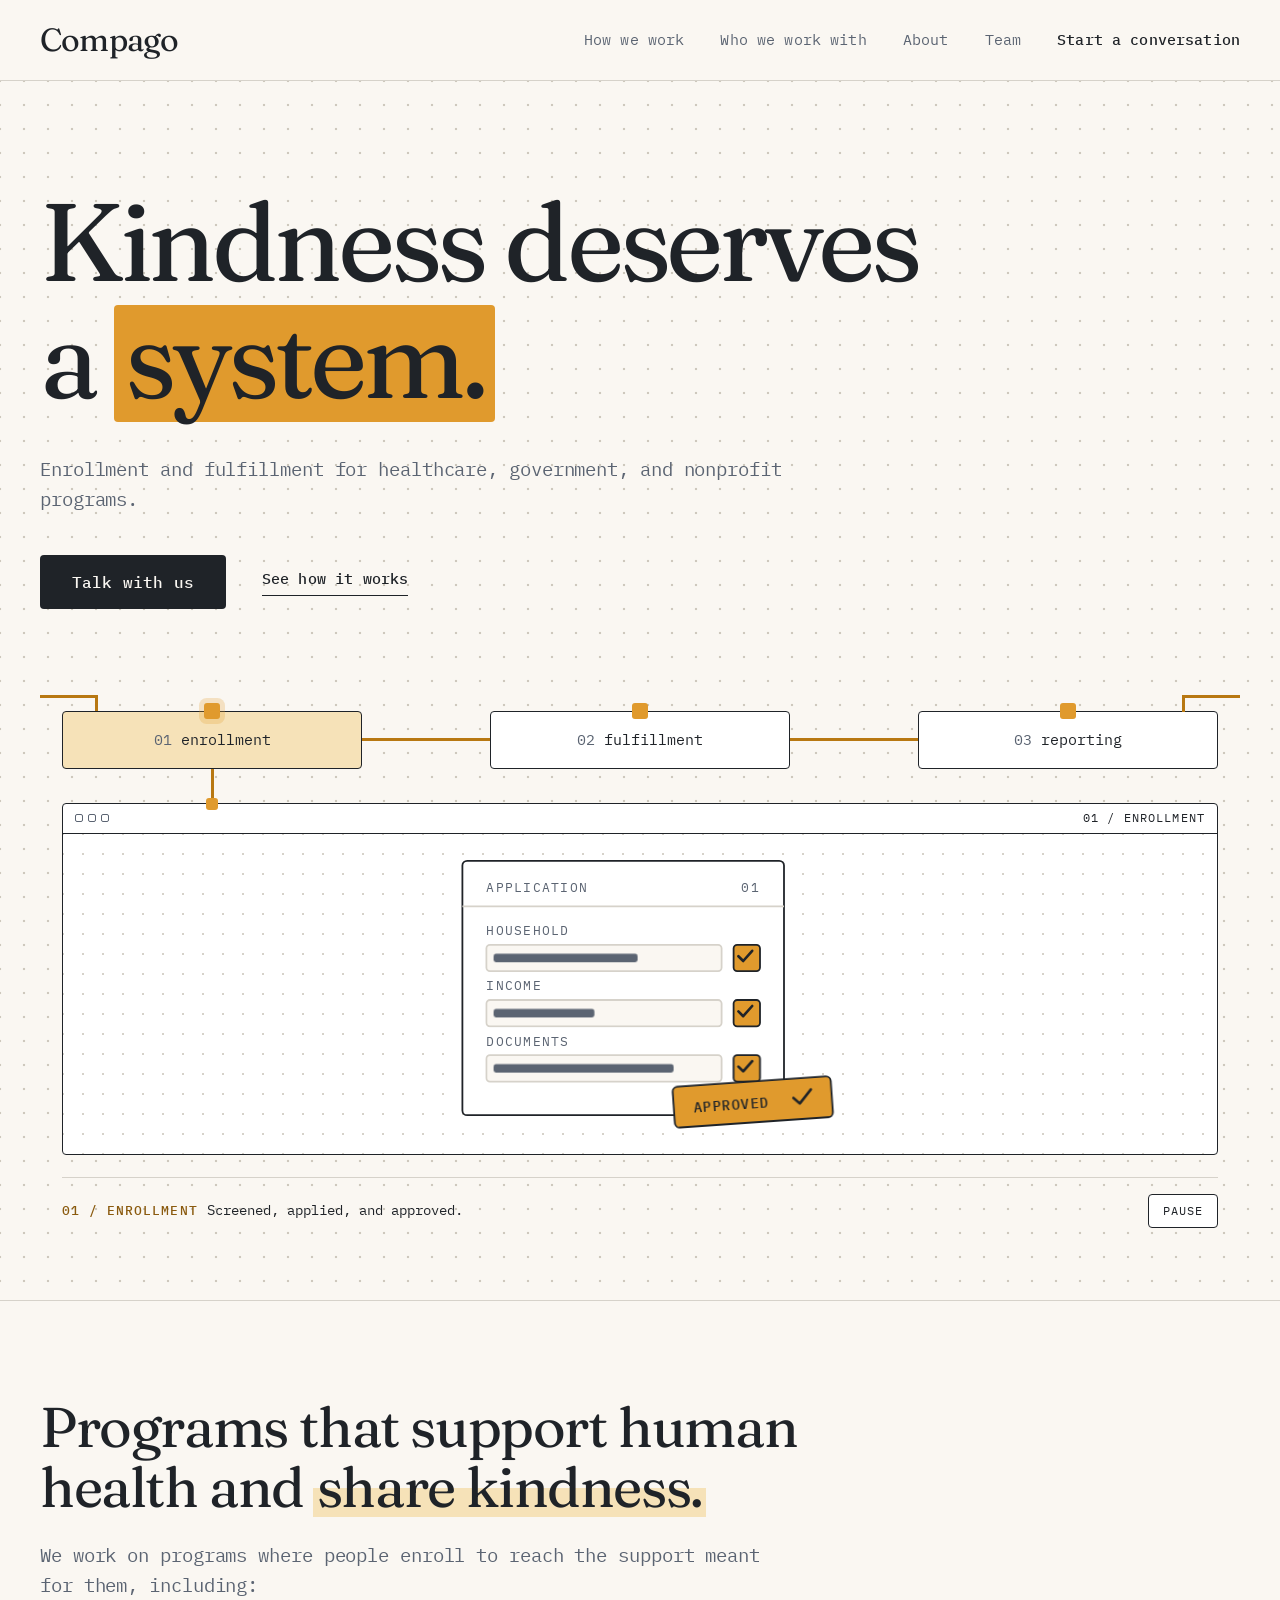
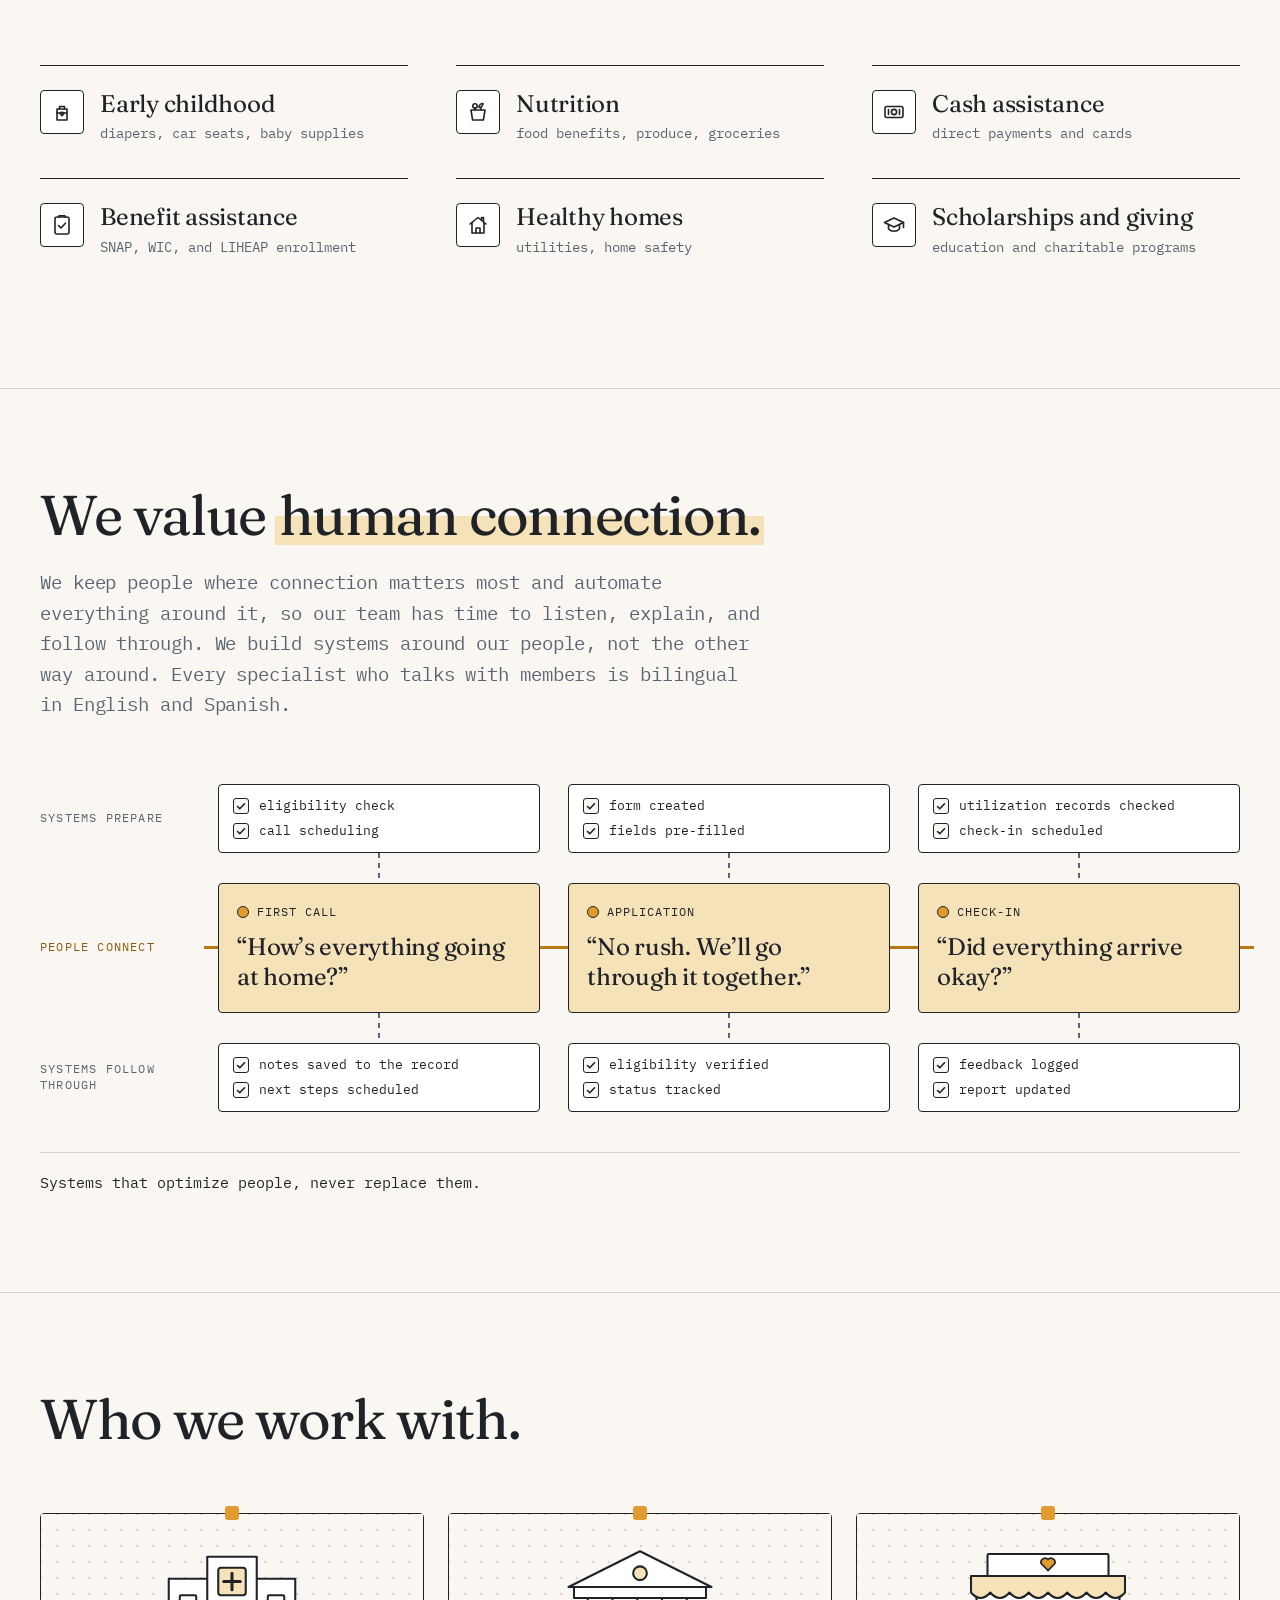
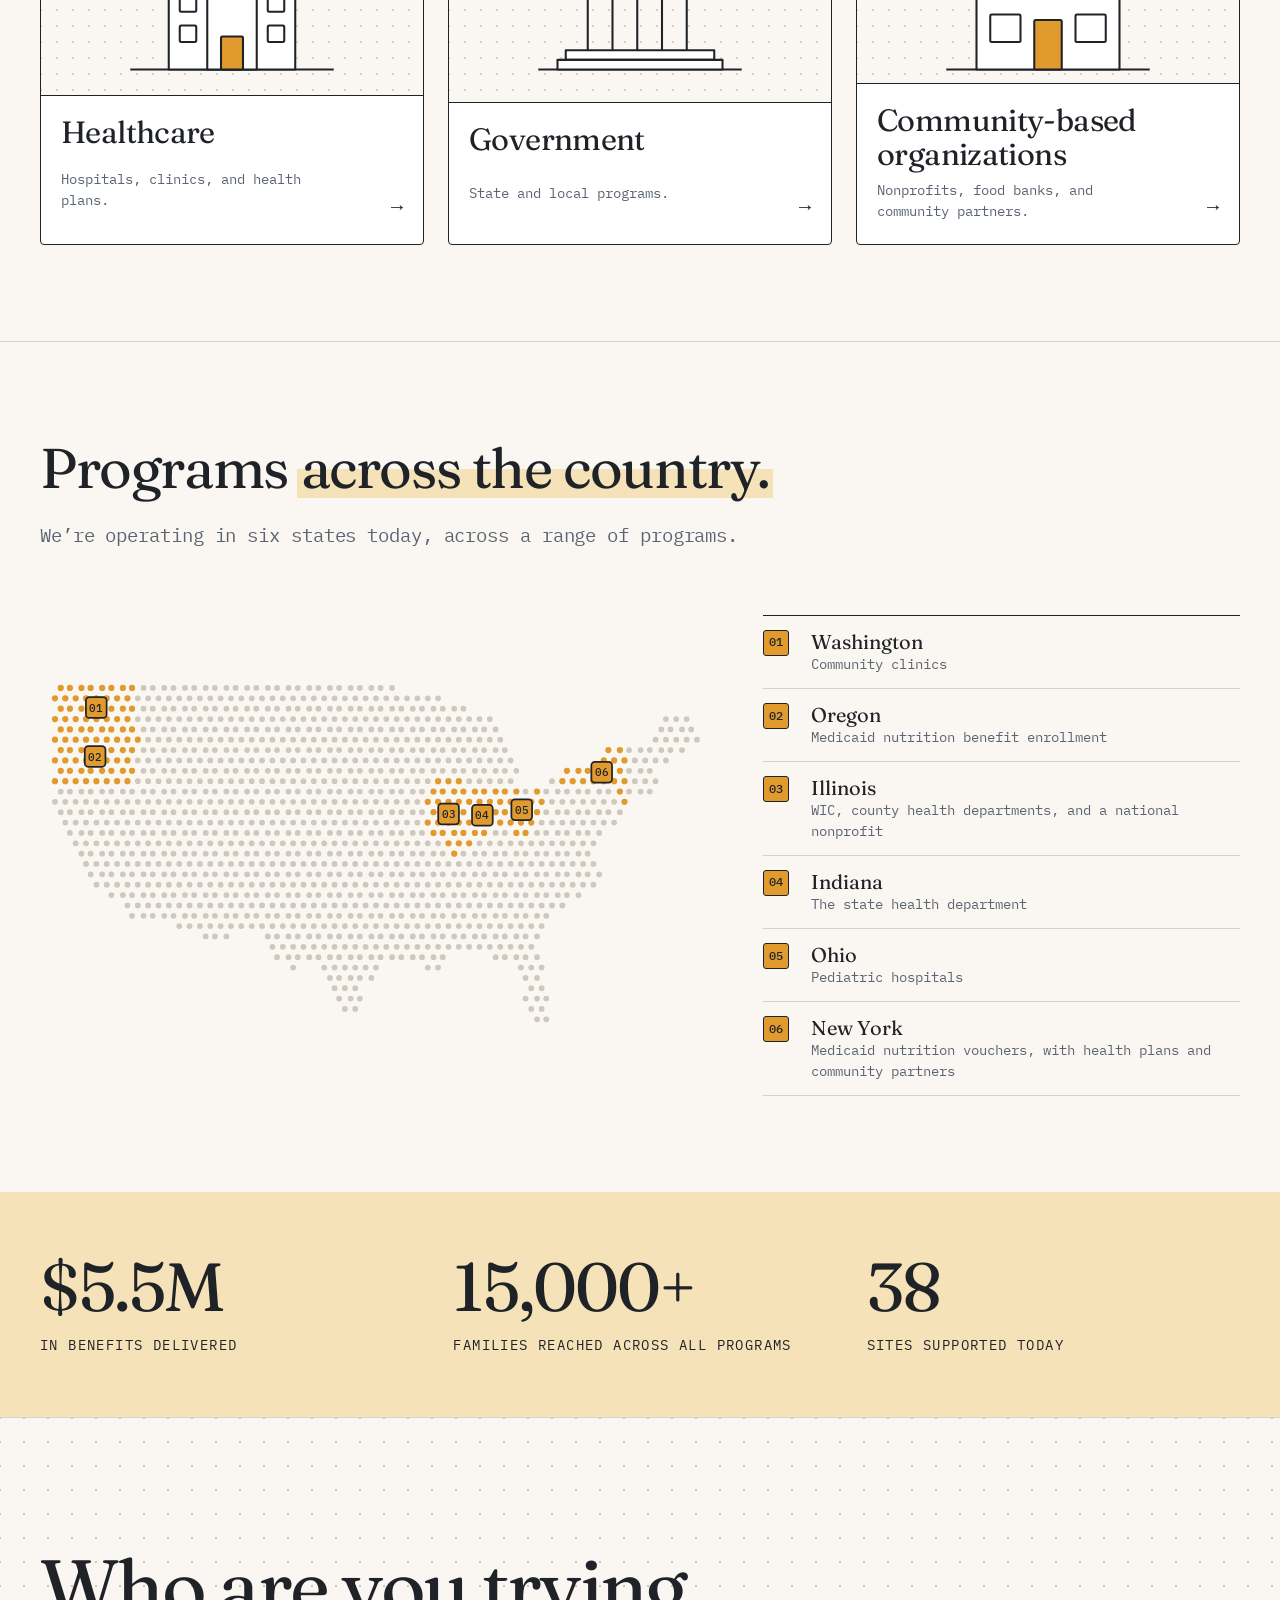
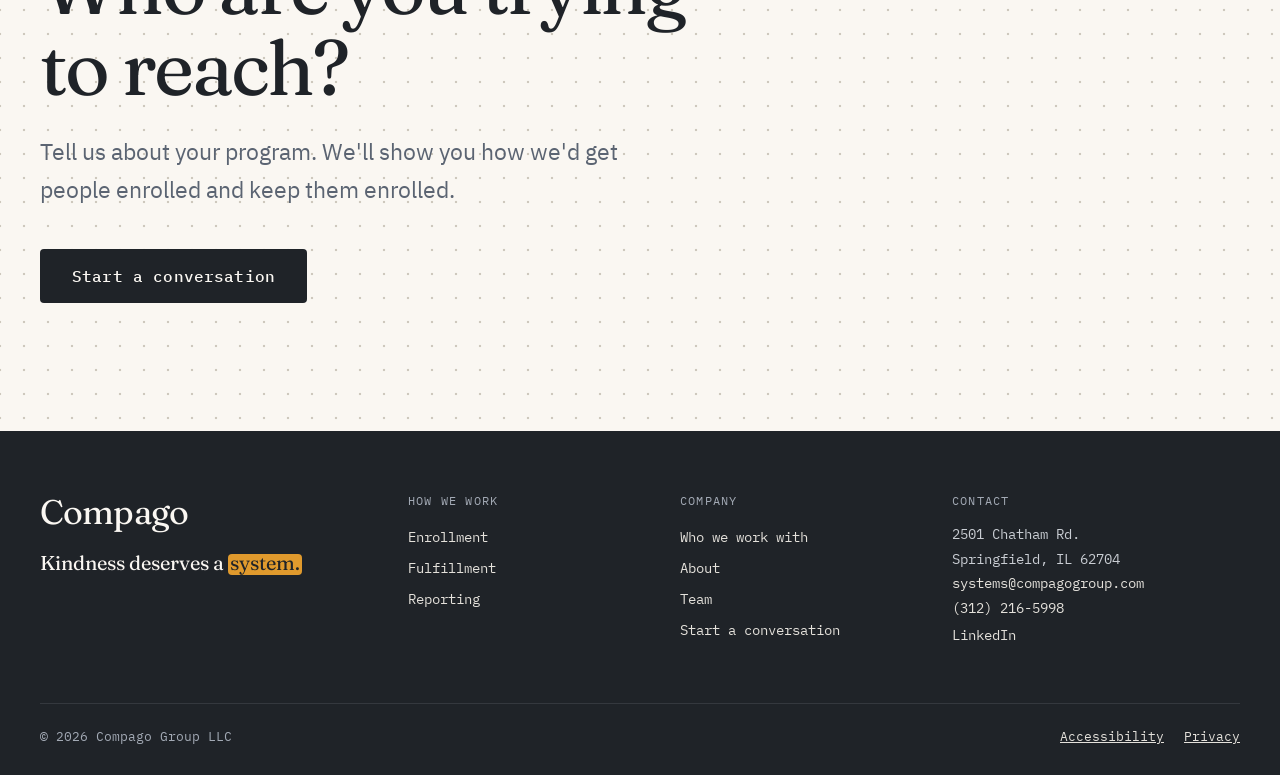
==== commit 40560e95: "Team review edits: ownership positioning, fewer highlights, 15,000+ - How we work leads with "We win" ====
--- a/index.html
+++ b/index.html
@@ -229,7 +229,7 @@
 <section class="sec" id="who">
   <div class="wrap">
     <div class="sec-top reveal">
-      <h2 class="h2">Who we <span class="mark">work with.</span></h2>
+      <h2 class="h2">Who we work with.</h2>
     </div>
     <ul class="scards">
       <li><a class="scard reveal" href="who-we-work-with.html#healthcare">
@@ -296,7 +296,7 @@
     <h2 id="results-h" class="sr-only">Results</h2>
     <div class="stats">
       <div class="stat"><span class="big">$5.5M</span><span class="l">in benefits delivered</span></div>
-      <div class="stat"><span class="big">15,000</span><span class="l">families reached across all programs</span></div>
+      <div class="stat"><span class="big">15,000+</span><span class="l">families reached across all programs</span></div>
       <div class="stat"><span class="big">38</span><span class="l">sites supported today</span></div>
     </div>
   </div>
@@ -307,7 +307,7 @@
 <!-- CLOSE -->
 <section class="closing grid-bg" aria-labelledby="close-h">
   <div class="wrap reveal">
-<h2 id="close-h">Who are you trying <span class="nw">to <span class="hl">reach?</span></span></h2>
+<h2 id="close-h">Who are you trying <span class="nw">to reach?</span></h2>
     <p>Tell us about your program. We'll show you how we'd get people enrolled and keep them enrolled.</p>
     <div class="actions"><a class="btn" href="contact.html">Start a conversation</a></div>
   </div>
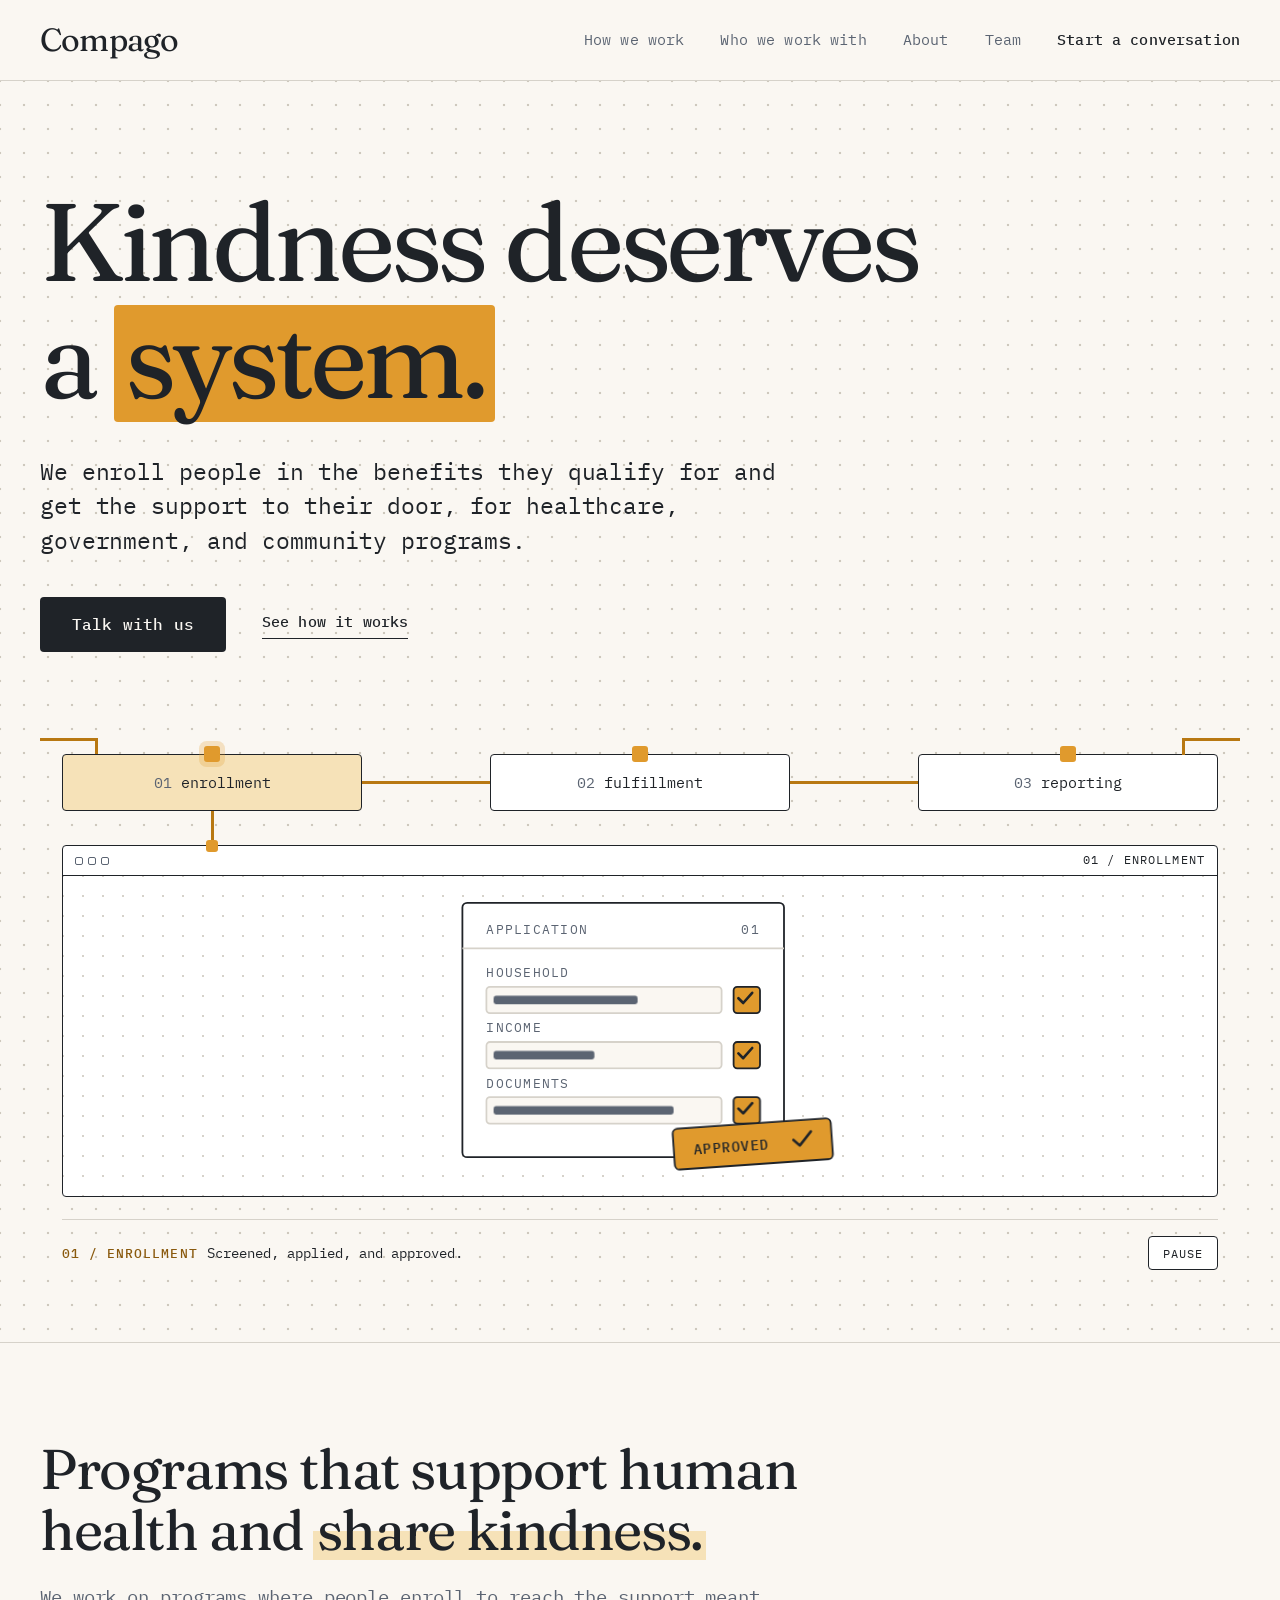
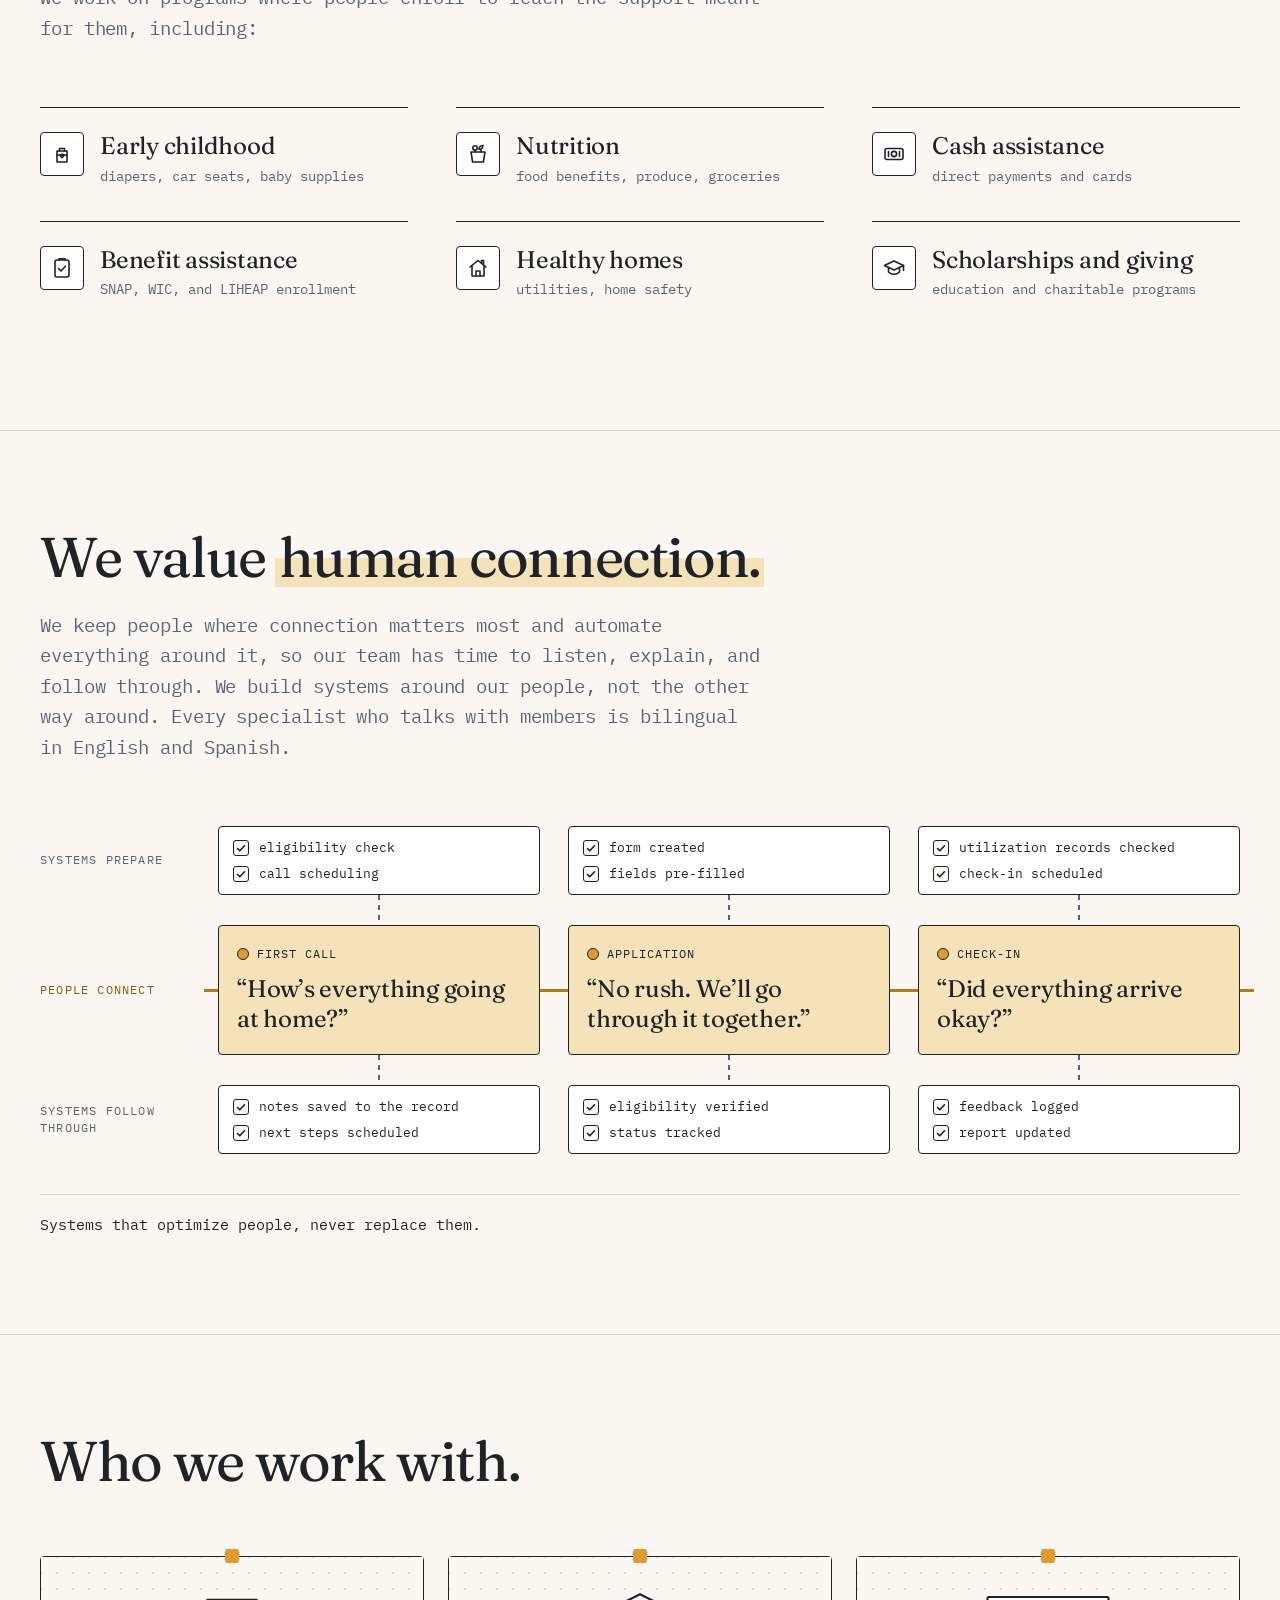
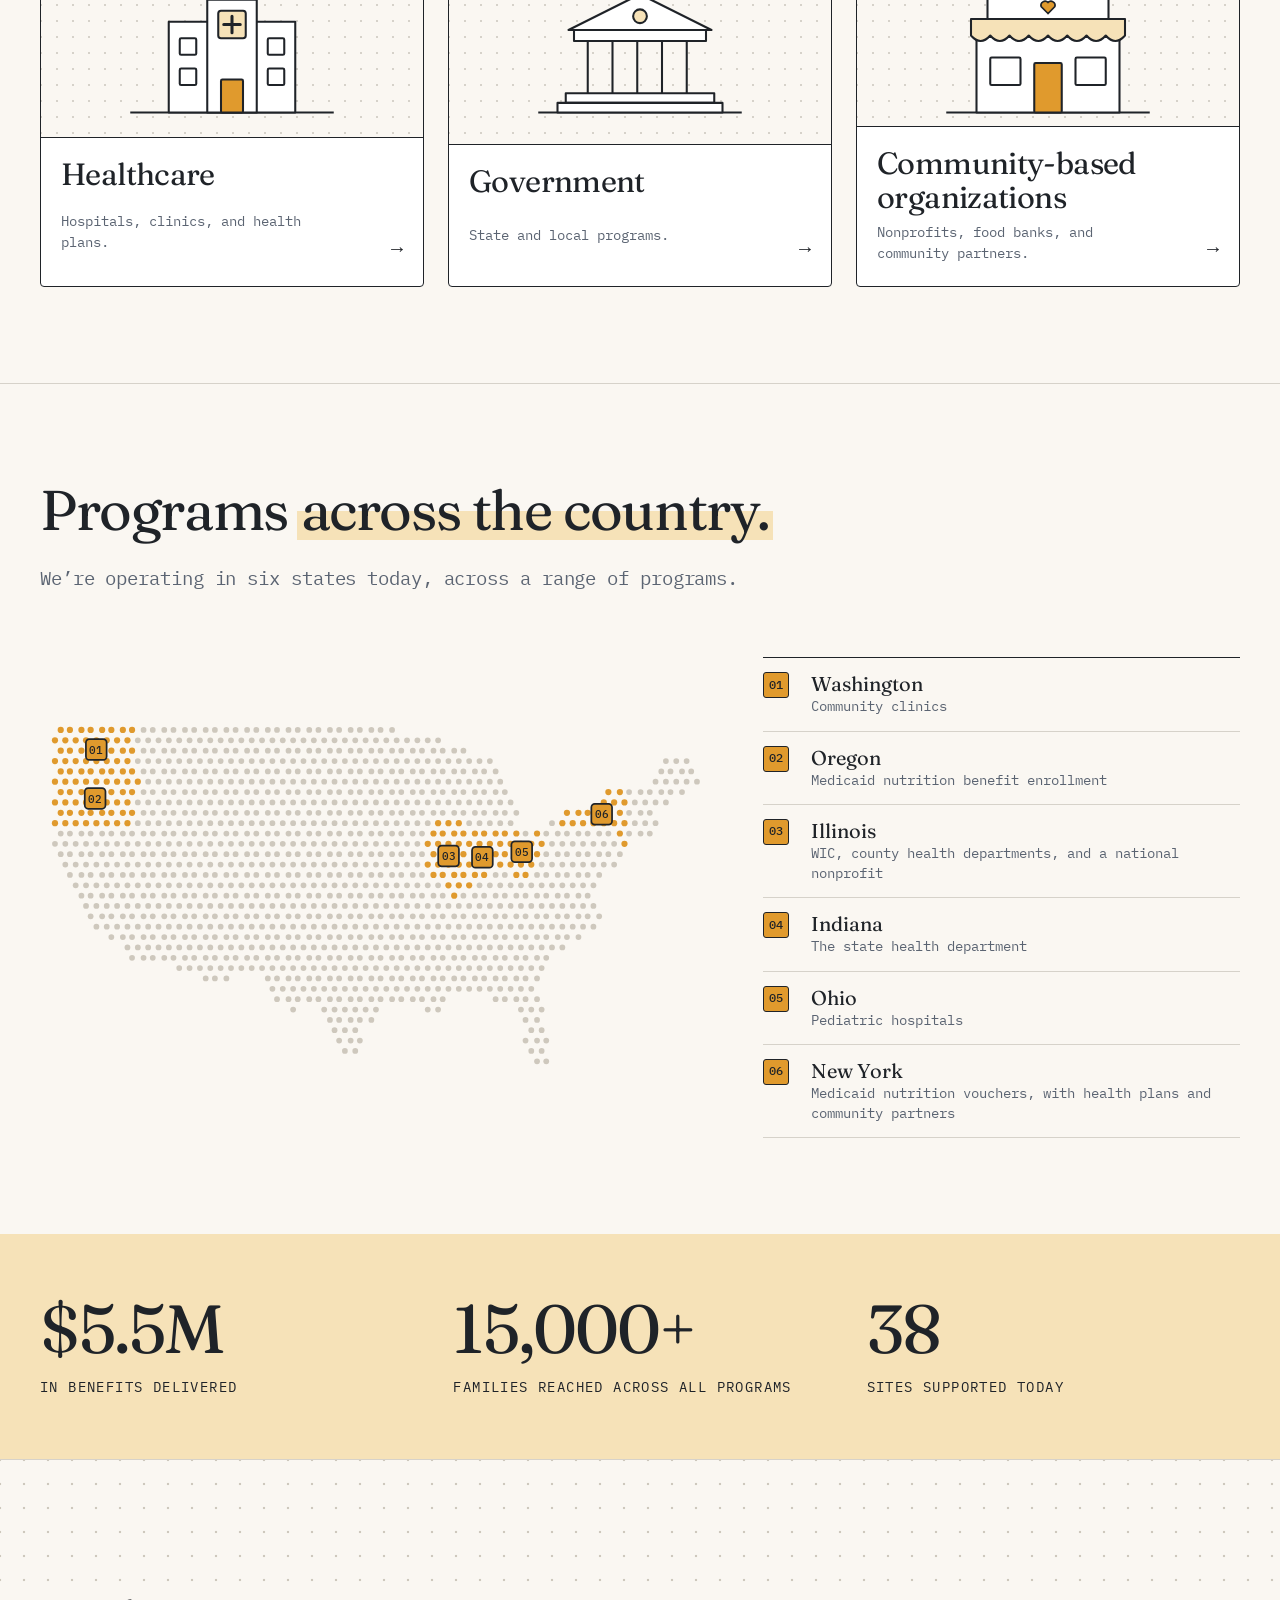
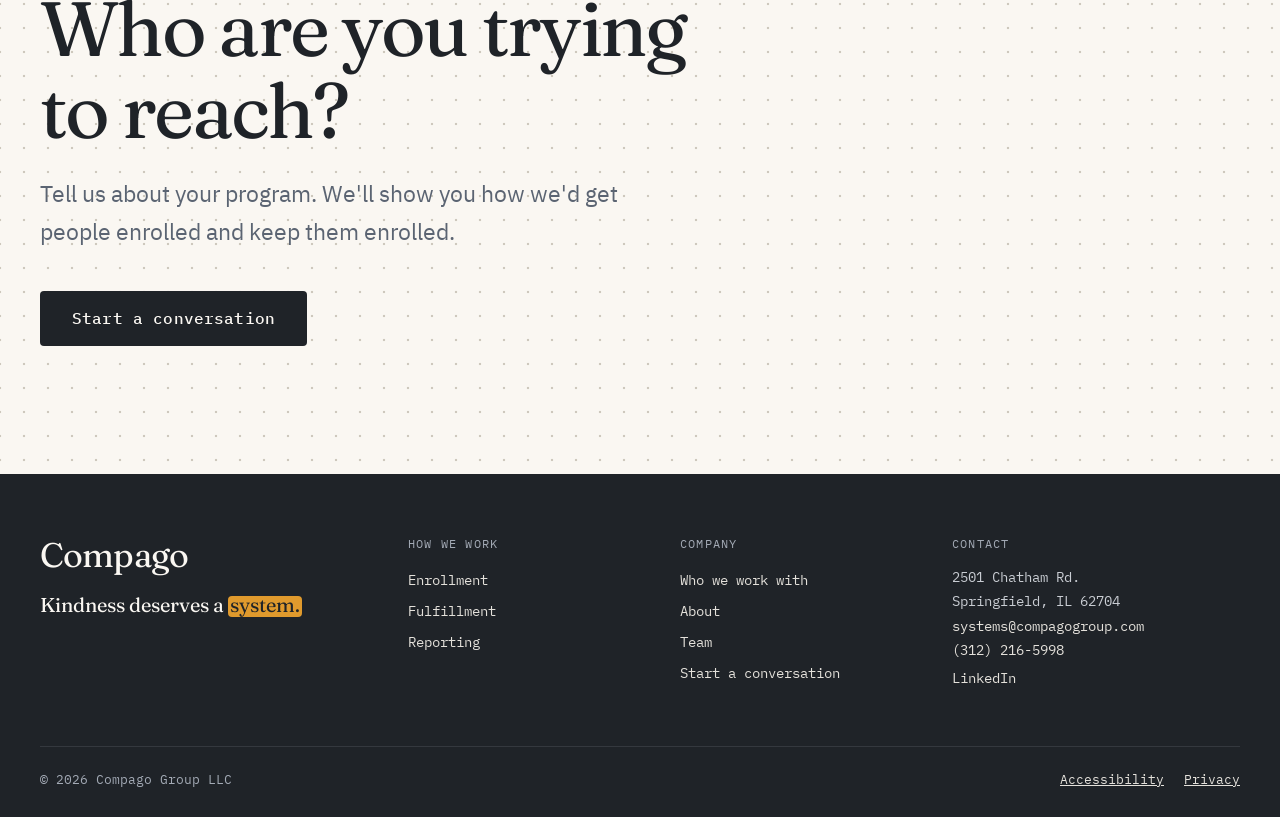
==== commit 78ff9d56: "Cream "C" favicon and a clearer hero line - Favicon: cream square with a graphite Fraunces C (SVG, p" ====
--- a/index.html
+++ b/index.html
@@ -17,6 +17,7 @@
 <meta name="twitter:card" content="summary_large_image">
 <meta name="robots" content="noindex">
 <link rel="icon" href="assets/favicon.svg" type="image/svg+xml">
+<link rel="icon" href="assets/favicon-32.png" sizes="32x32" type="image/png">
 <link rel="apple-touch-icon" href="assets/apple-touch-icon.png">
 <link rel="preload" href="assets/fonts/fraunces-latin-wght-normal.woff2" as="font" type="font/woff2" crossorigin>
 <link rel="preload" href="assets/fonts/ibm-plex-sans-latin-400-normal.woff2" as="font" type="font/woff2" crossorigin>
@@ -46,7 +47,7 @@
 <section class="hero grid-bg">
   <div class="wrap">
 <h1>Kindness deserves <span class="nw">a <span class="hl">system.</span></span></h1>
-    <p class="lede">Enrollment and fulfillment for healthcare, government, and nonprofit programs.</p>
+    <p class="lede hero-sub">We enroll people in the benefits they qualify for and get the support to their door, for healthcare, government, and community programs.</p>
     <div class="actions">
       <a class="btn" href="contact.html">Talk with us</a>
       <a class="tlink" href="how-we-work.html">See how it works</a>
--- a/assets/styles.css
+++ b/assets/styles.css
@@ -138,6 +138,8 @@
 .hero{padding:clamp(56px,8vw,104px) 0 clamp(48px,6vw,72px);position:relative}
 .hero h1{font-size:clamp(50px,8.6vw,124px);line-height:1.06;letter-spacing:-.04em;max-width:11em}
 .hero .lede{margin-top:32px;max-width:780px}
+/* the line that says what Compago does: a step up from the other short text */
+.home .hero .lede.hero-sub{font-size:clamp(19px,2vw,23px);line-height:1.5;color:var(--graphite);max-width:760px}
 
 /* ---------- the path (hero flow): three step boxes over a "screen" that plays each step ---------- */
 .flow{margin:clamp(48px,7vw,80px) 0 0;position:relative}
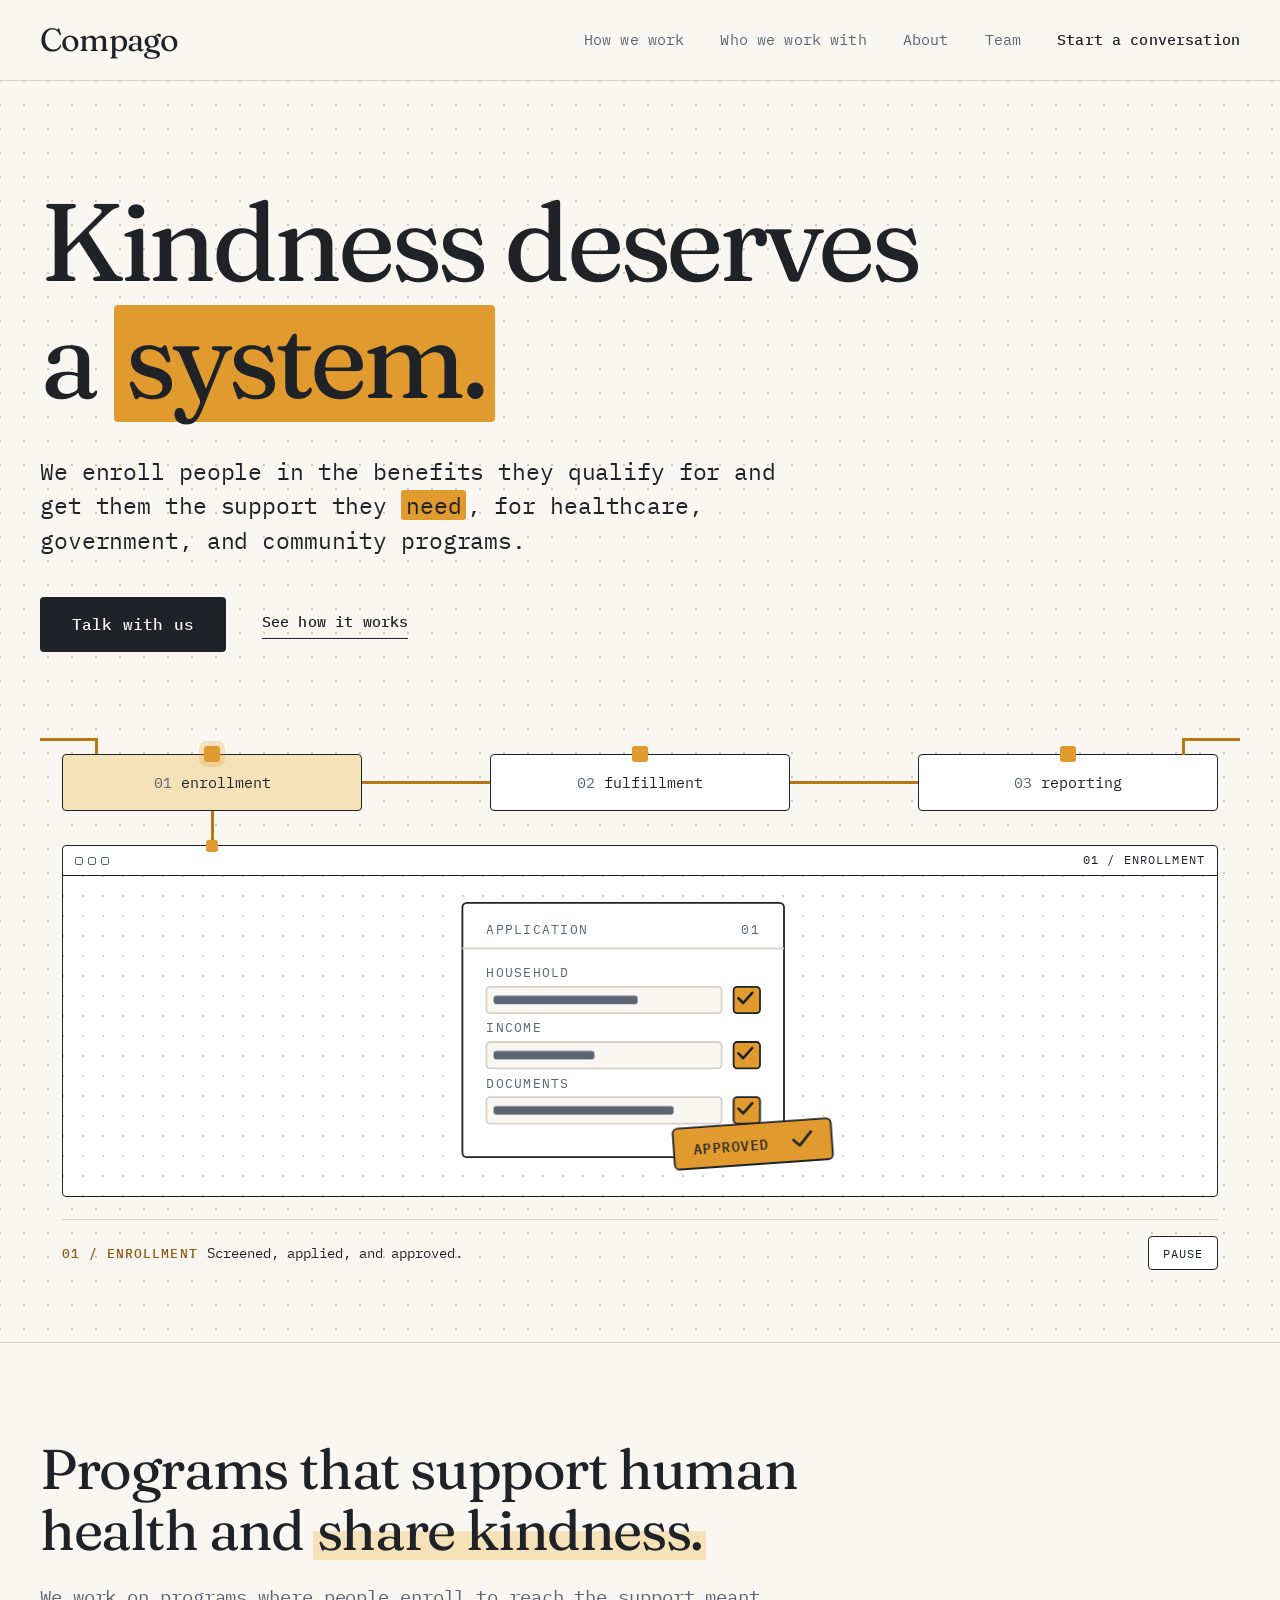
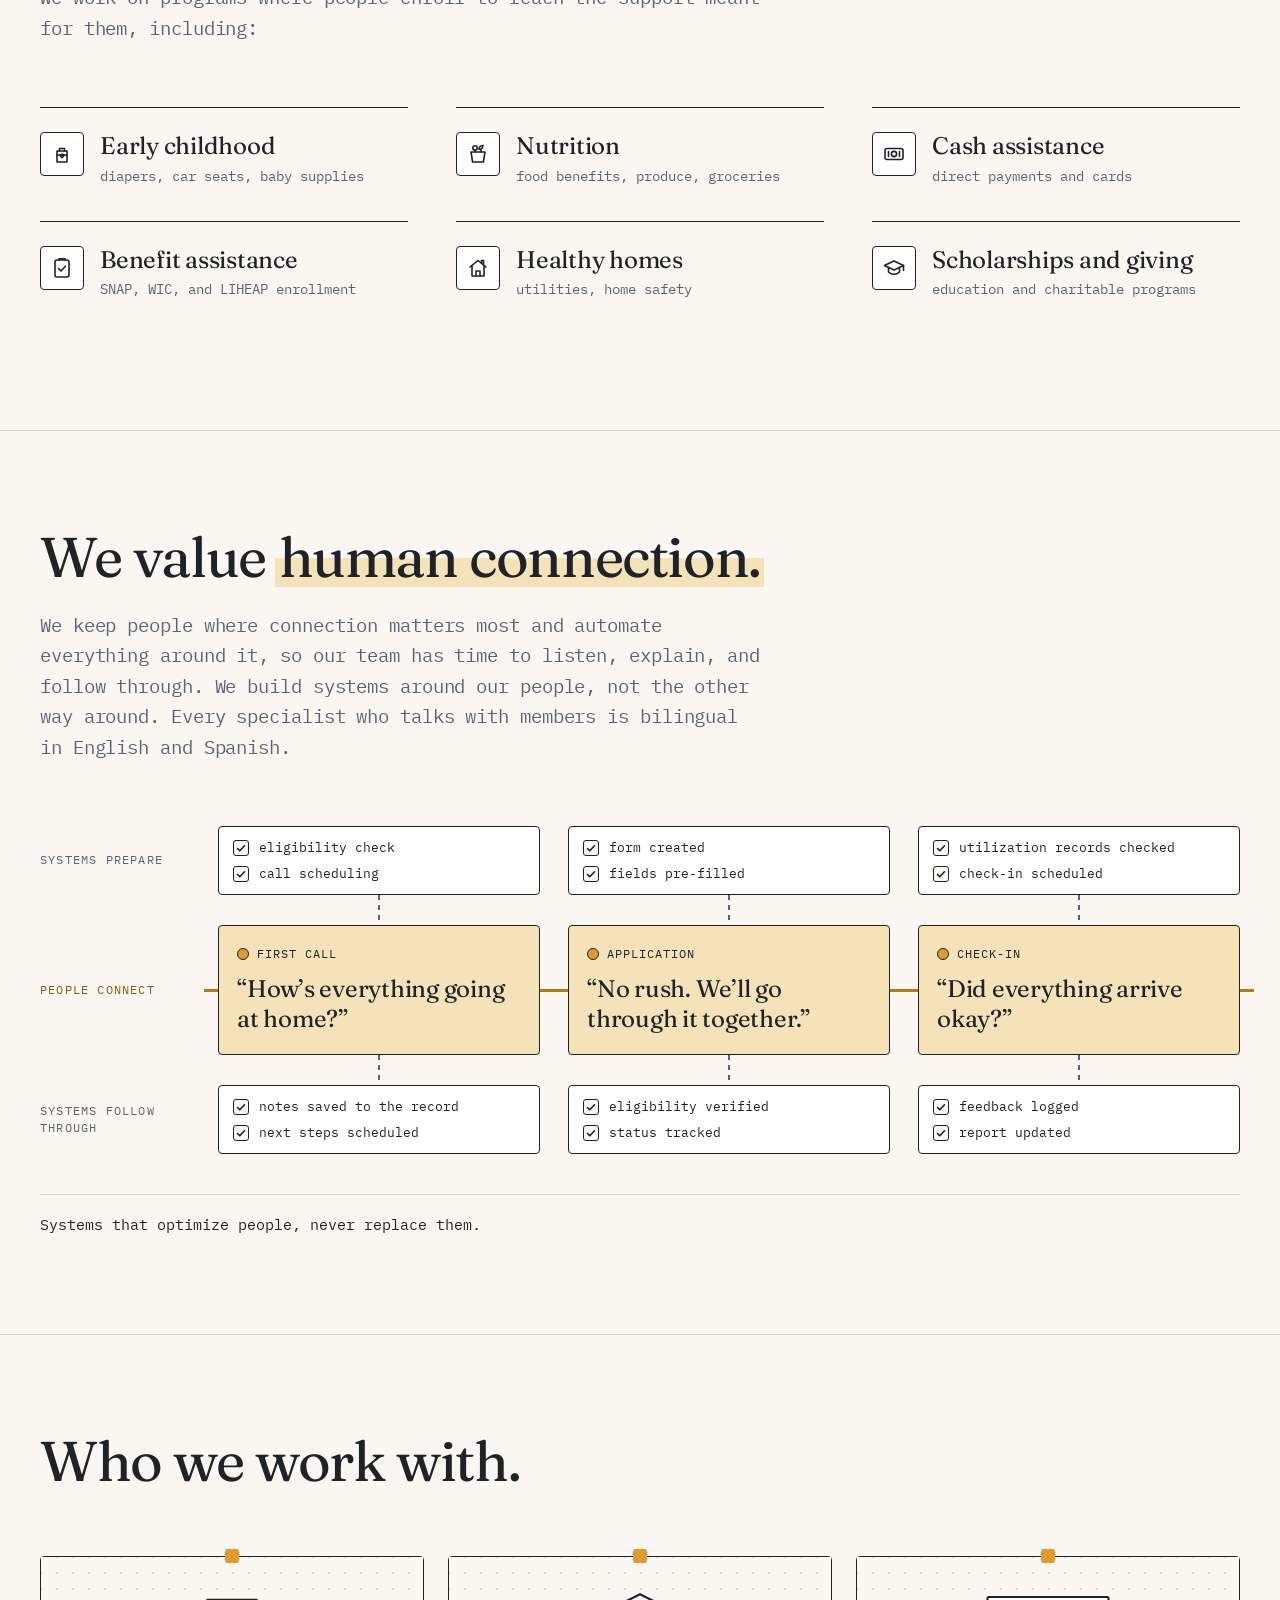
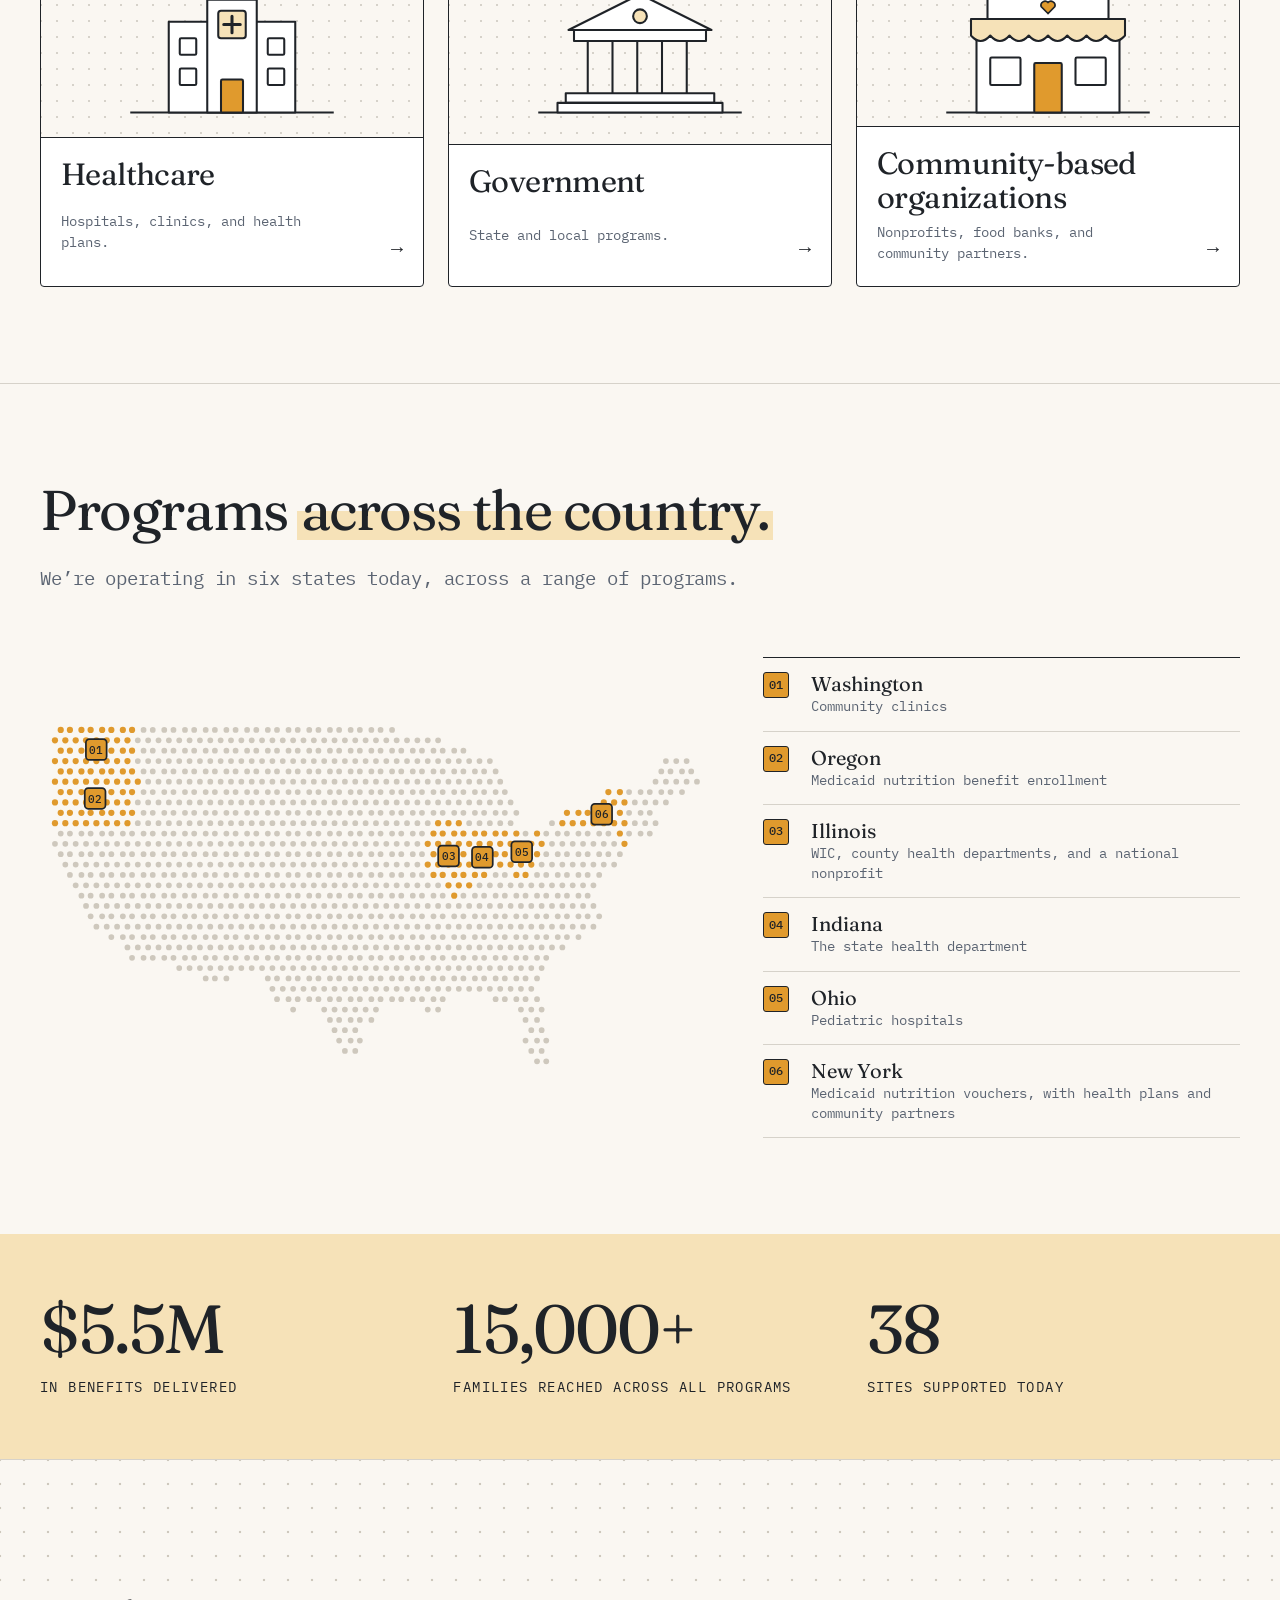
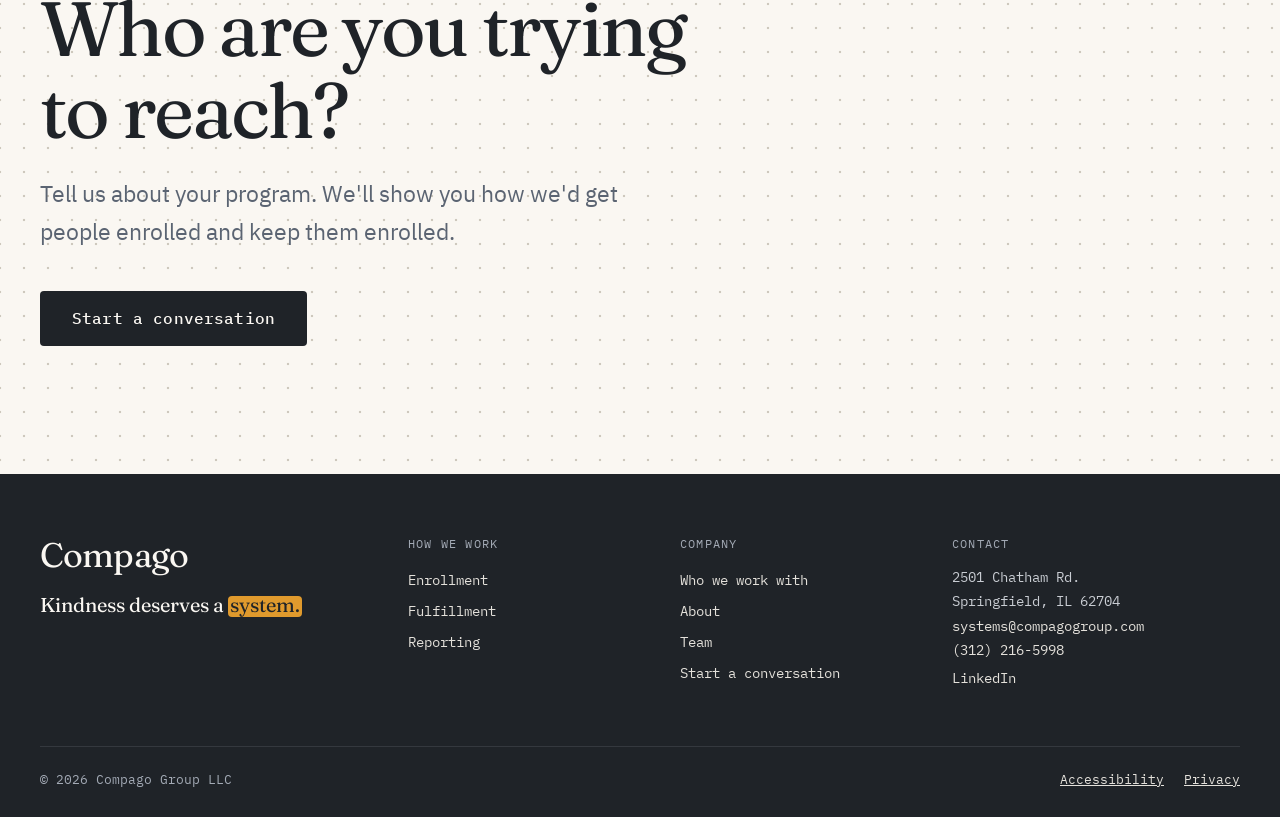
==== commit 8c64b70e: "Hero line: "get them the support they need", with "need" highlighted Co-Authored-By: Claude Opus 5.5" ====
--- a/index.html
+++ b/index.html
@@ -47,7 +47,7 @@
 <section class="hero grid-bg">
   <div class="wrap">
 <h1>Kindness deserves <span class="nw">a <span class="hl">system.</span></span></h1>
-    <p class="lede hero-sub">We enroll people in the benefits they qualify for and get the support to their door, for healthcare, government, and community programs.</p>
+    <p class="lede hero-sub">We enroll people in the benefits they qualify for and get them the support they <span class="mark">need</span>, for healthcare, government, and community programs.</p>
     <div class="actions">
       <a class="btn" href="contact.html">Talk with us</a>
       <a class="tlink" href="how-we-work.html">See how it works</a>
--- a/assets/styles.css
+++ b/assets/styles.css
@@ -140,6 +140,7 @@
 .hero .lede{margin-top:32px;max-width:780px}
 /* the line that says what Compago does: a step up from the other short text */
 .home .hero .lede.hero-sub{font-size:clamp(19px,2vw,23px);line-height:1.5;color:var(--graphite);max-width:760px}
+.hero-sub .mark{background:var(--marigold);color:var(--graphite);border-radius:3px;padding:.02em .2em;margin:0 .02em}
 
 /* ---------- the path (hero flow): three step boxes over a "screen" that plays each step ---------- */
 .flow{margin:clamp(48px,7vw,80px) 0 0;position:relative}
